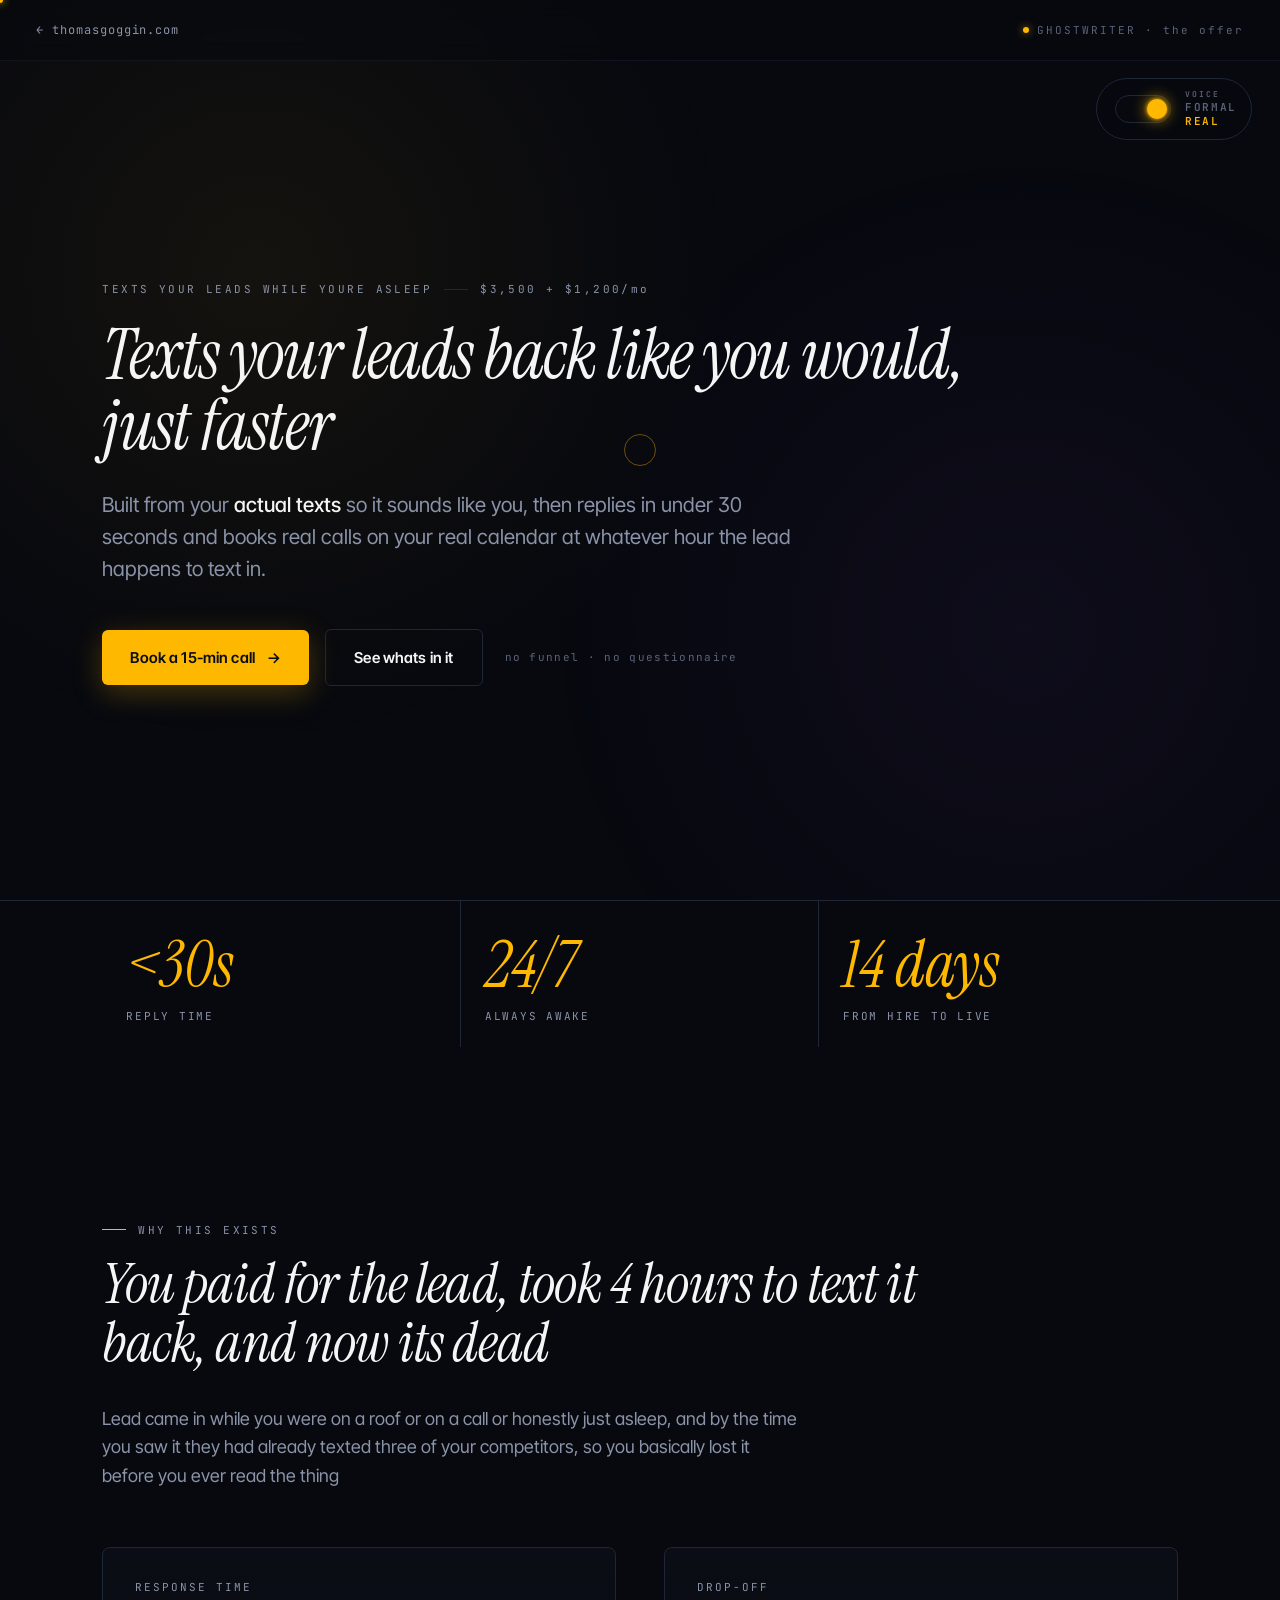
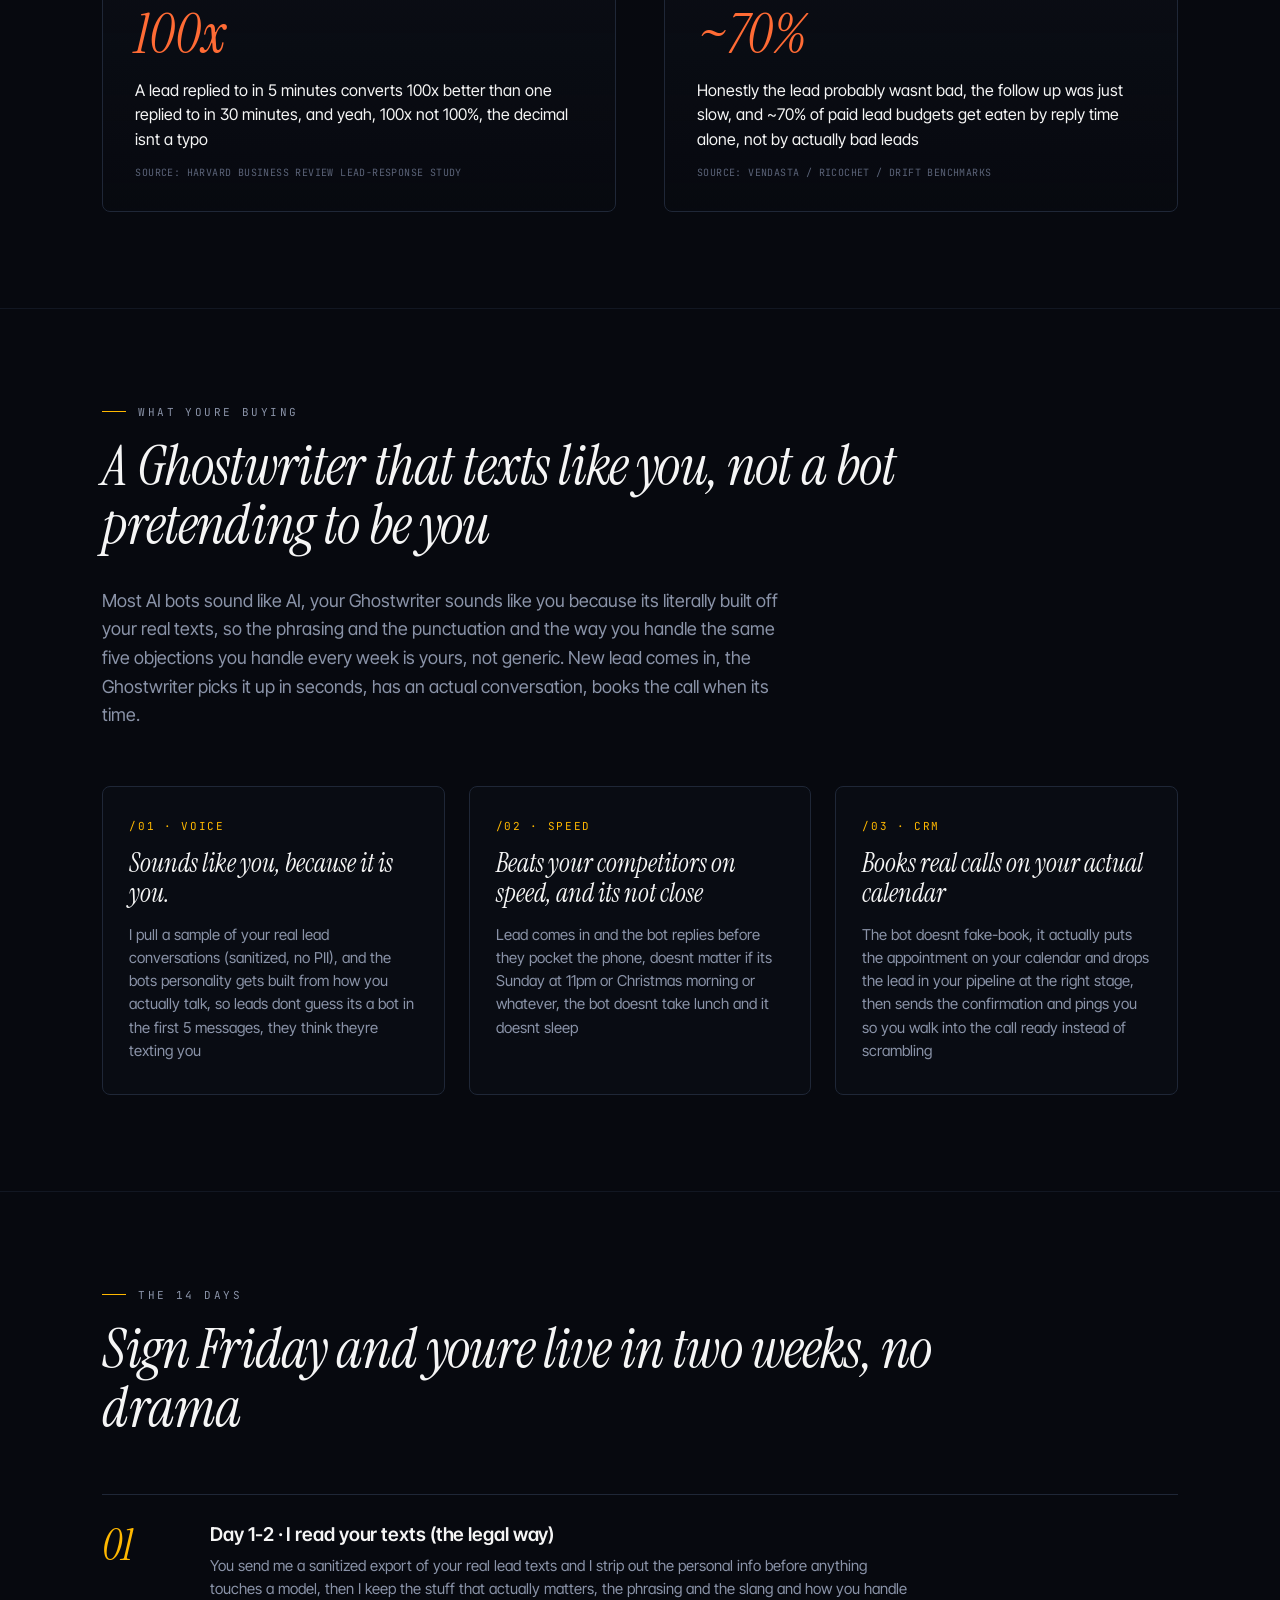
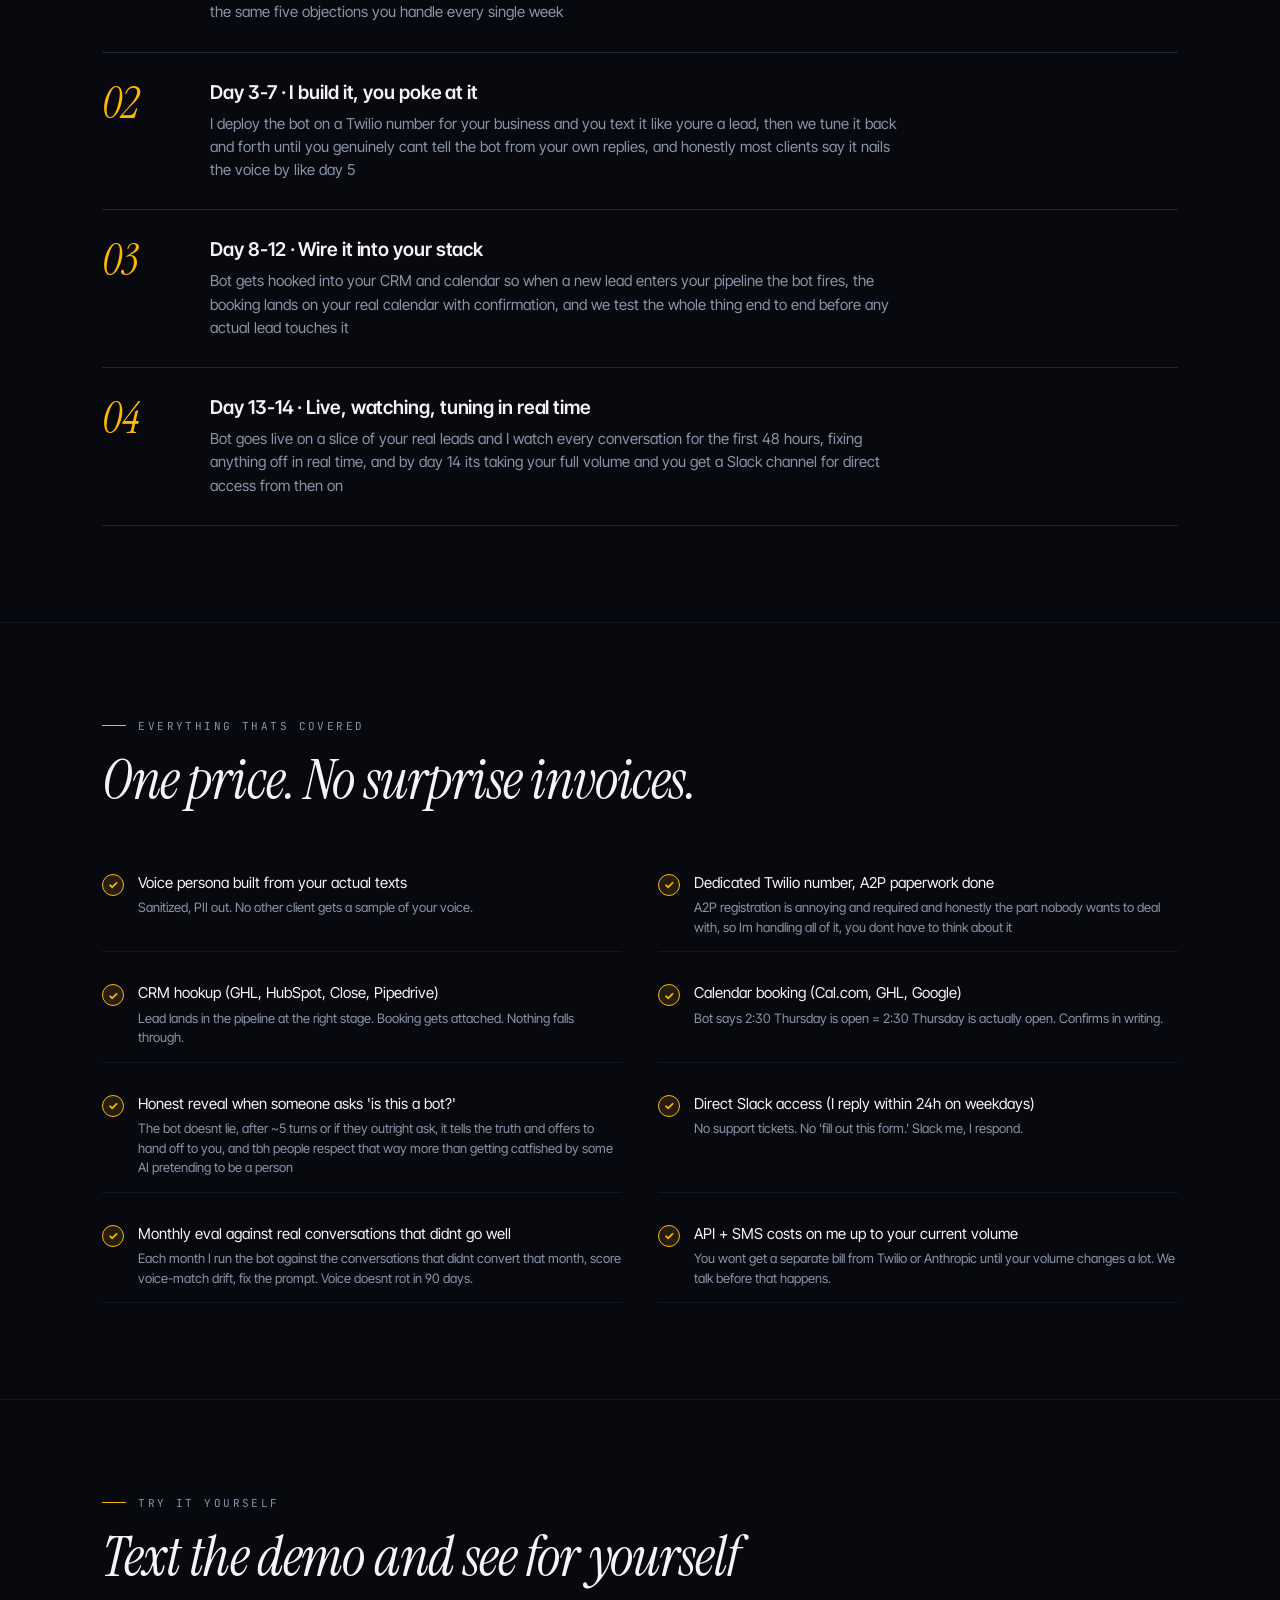
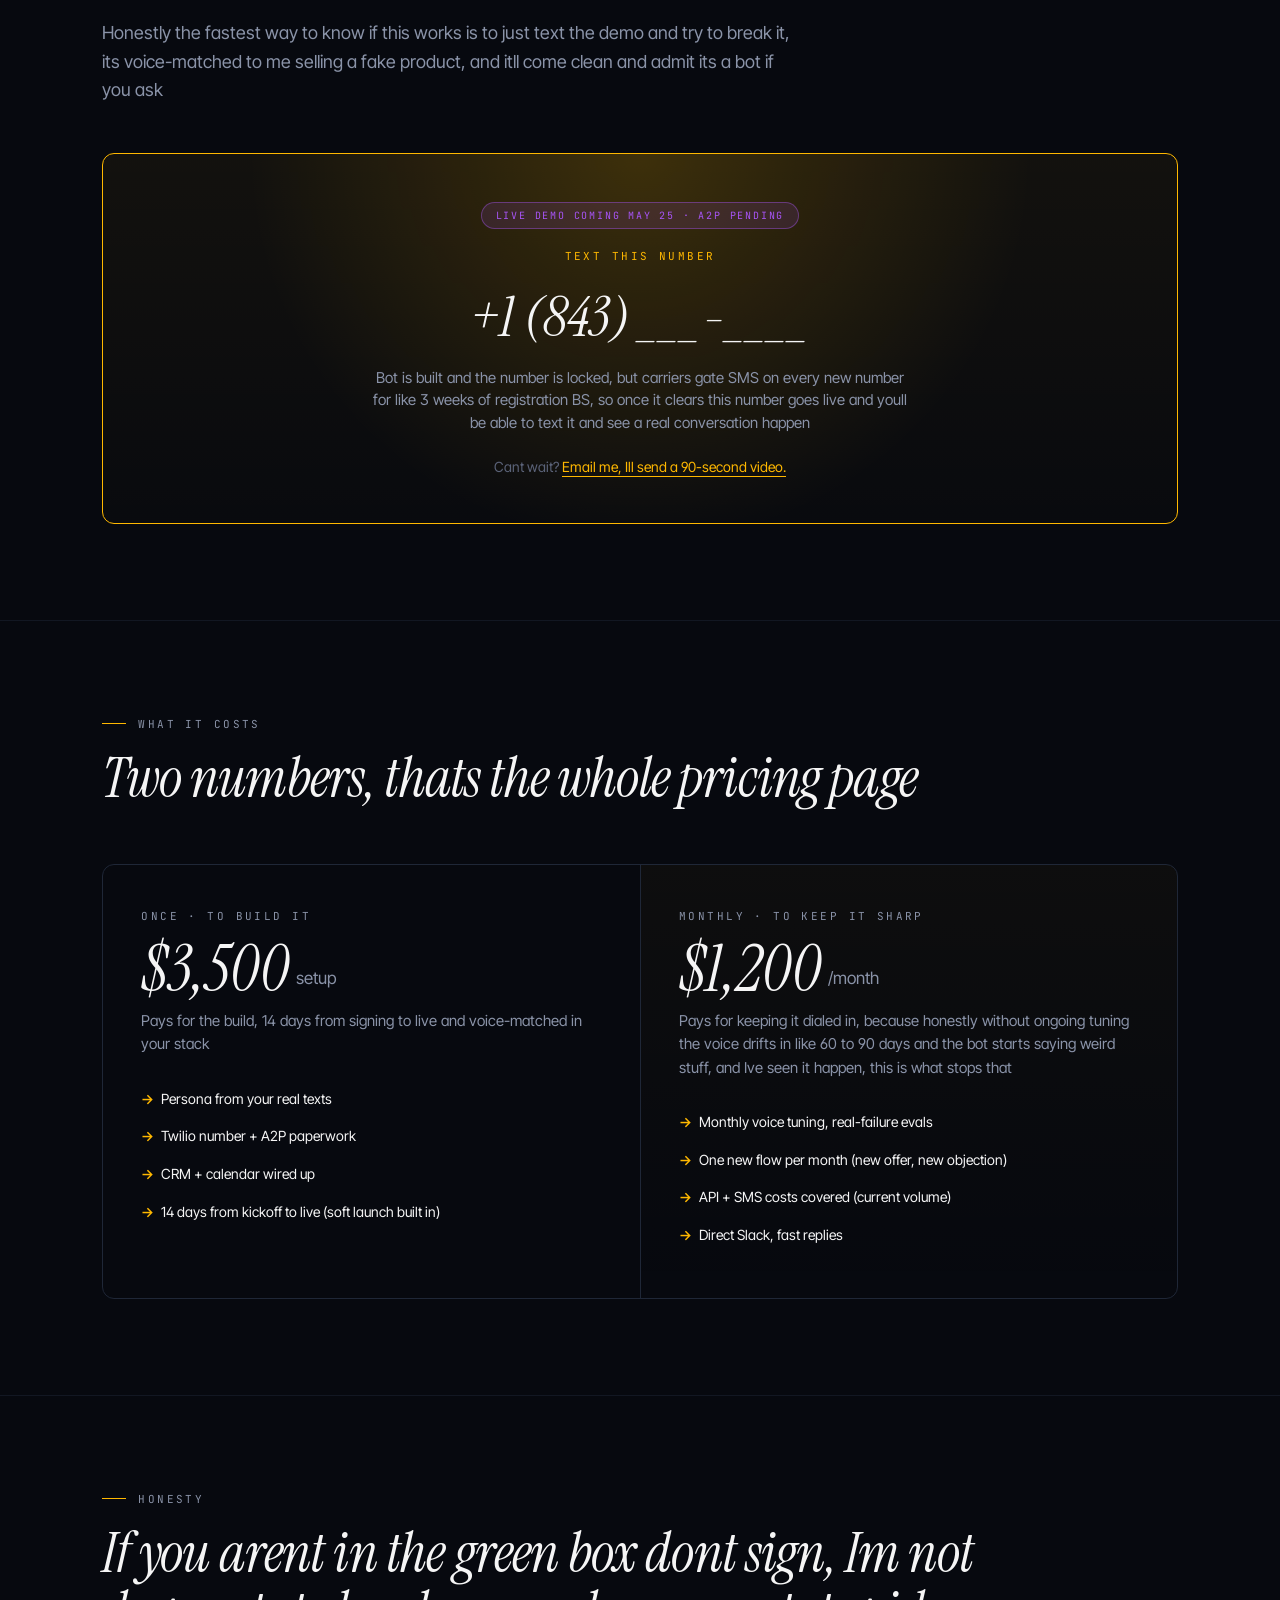
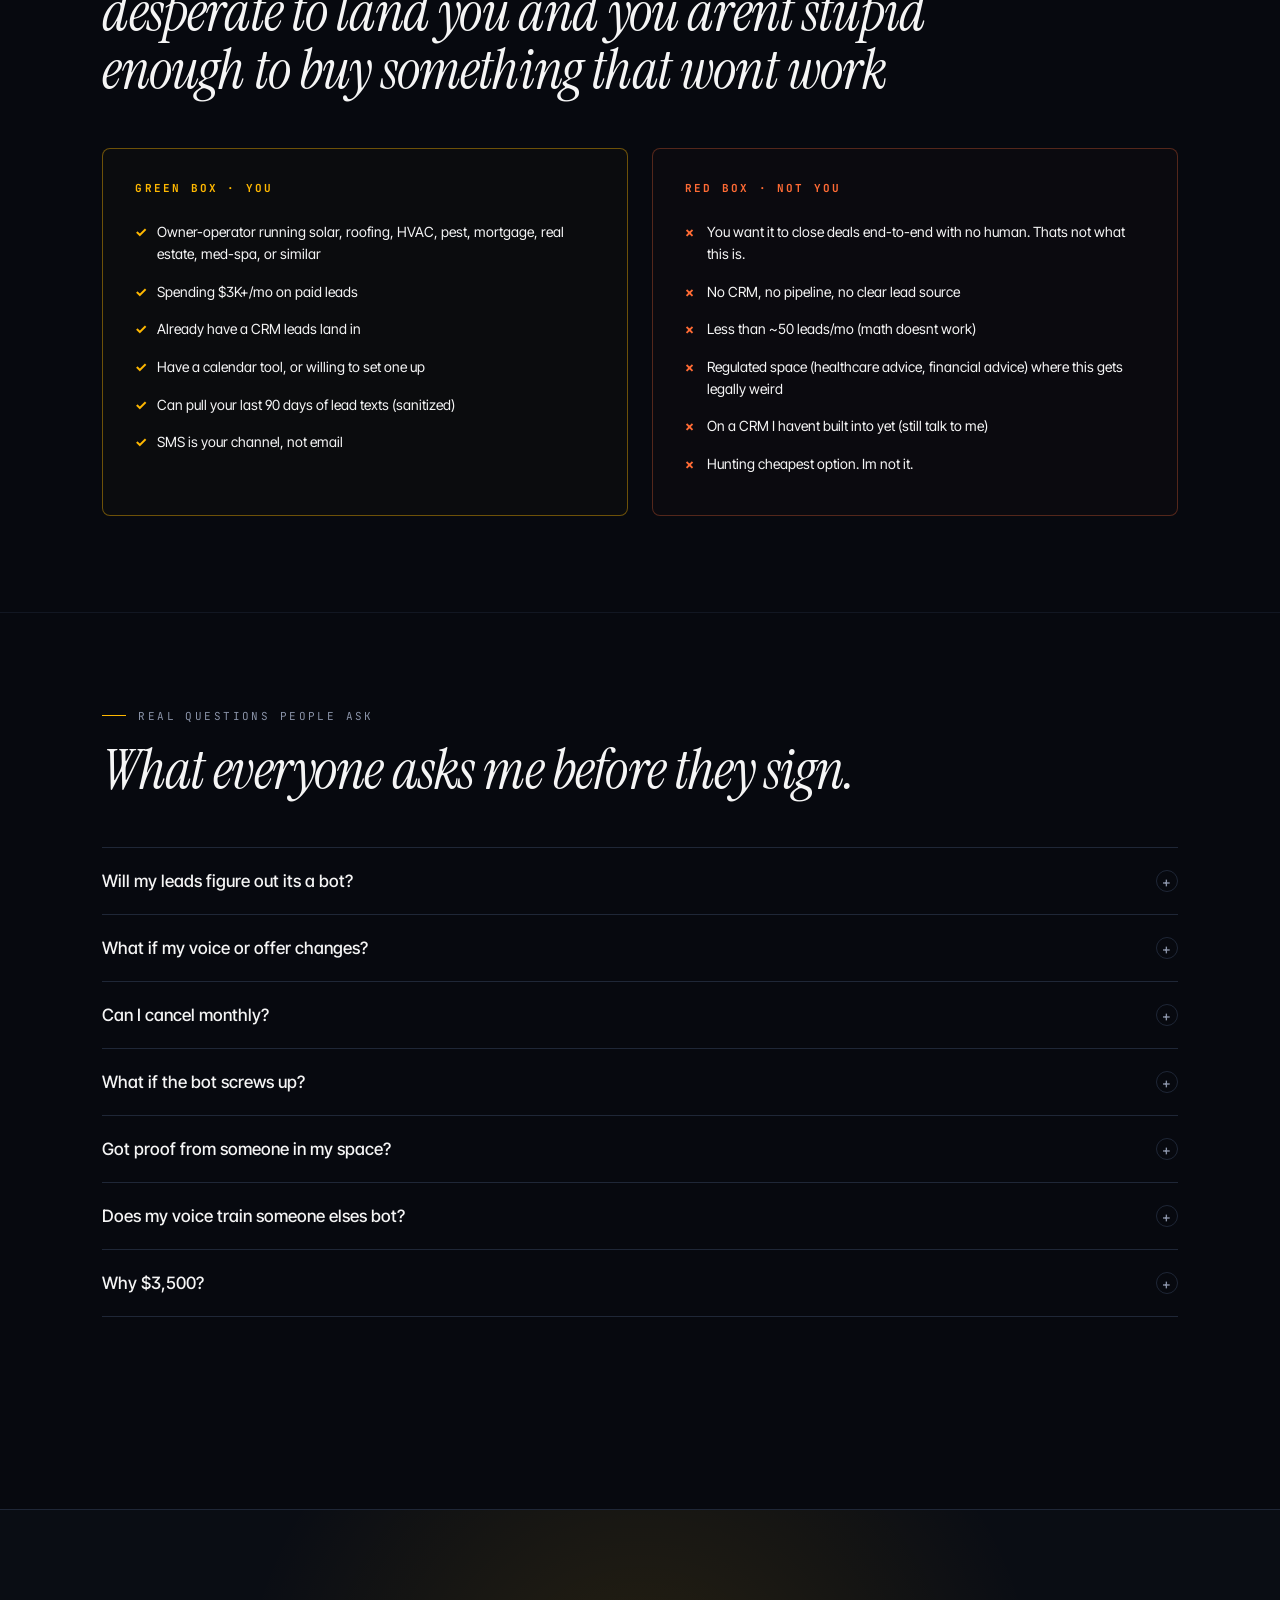
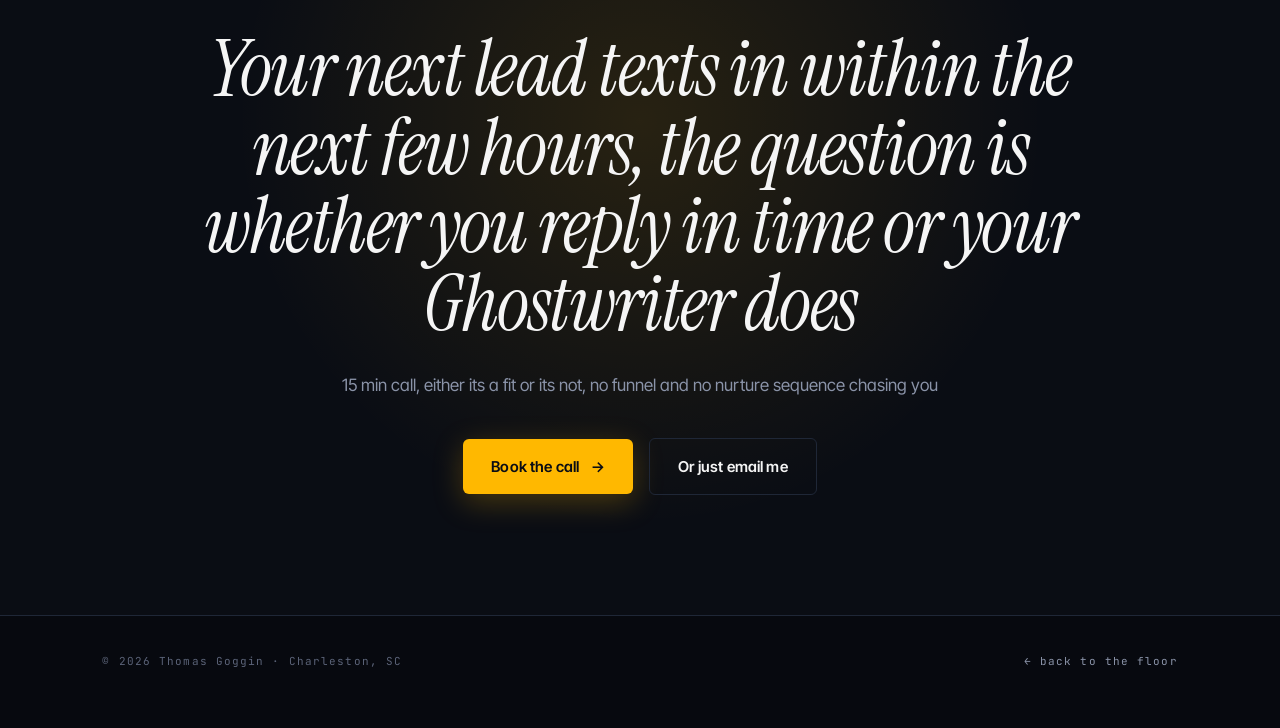
==== ghostwriter.html @ 0a15b1cd "rename setter bot → ghostwriter (productized SKU brand) Setter Bot was sales-jargon and "bot" underc" ====
<!doctype html>
<html lang="en">
<head>
  <meta charset="utf-8" />
  <meta name="viewport" content="width=device-width, initial-scale=1" />
  <title>Ghostwriter · texts your leads in your voice, books calls 24/7</title>
  <meta name="description" content="A Ghostwriter for your inbound. Voice-matched SMS that replies to every paid lead in under 30 seconds, sounds exactly like you, and books qualified calls on your calendar. $3,500 setup, $1,200/mo." />
  <meta property="og:title" content="Ghostwriter · the texts your leads get sound exactly like you" />
  <meta property="og:description" content="A Ghostwriter for your inbound. Replies in <30s, books calls 24/7, sounds exactly like you. $3,500 setup, $1,200/mo." />
  <meta property="og:type" content="website" />
  <meta property="og:url" content="https://thomasgoggin.com/ghostwriter" />
  <link rel="preconnect" href="https://fonts.googleapis.com" />
  <link rel="preconnect" href="https://fonts.gstatic.com" crossorigin />
  <link href="https://fonts.googleapis.com/css2?family=Instrument+Serif:ital@0;1&family=Inter+Tight:wght@400;500;600;700&family=JetBrains+Mono:wght@400;500;600&display=swap" rel="stylesheet" />
  <link rel="stylesheet" href="styles.css" />
  <style>
    /* =========================================
       ghostwriter.html / page-specific
       ========================================= */
    .sb-page { position: relative; z-index: 2; padding-top: 88px; }

    /* simplified nav for offer page, back-to-home only */
    .sb-nav {
      position: fixed; top: 0; left: 0; right: 0; z-index: 50;
      display: flex; align-items: center; justify-content: space-between;
      padding: 22px 36px;
      font-family: var(--mono); font-size: 12px; letter-spacing: 0.08em;
      backdrop-filter: blur(10px); -webkit-backdrop-filter: blur(10px);
      background: rgba(7, 9, 15, 0.5);
      border-bottom: 1px solid rgba(31, 39, 55, 0.4);
    }
    .sb-nav .sb-back { color: var(--muted); transition: color 0.2s ease; }
    .sb-nav .sb-back:hover { color: var(--amber); }
    .sb-nav .sb-eyebrow { color: var(--muted-2); font-size: 11px; letter-spacing: 0.18em; }
    .sb-nav .sb-eyebrow .dot {
      display: inline-block; width: 6px; height: 6px; border-radius: 50%;
      background: var(--amber); margin-right: 8px; vertical-align: 1px;
      box-shadow: 0 0 8px rgba(255, 184, 0, 0.7);
      animation: sb-pulse 2.4s ease-in-out infinite;
    }
    @keyframes sb-pulse { 0%, 100% { opacity: 1; } 50% { opacity: 0.4; } }

    /* hero */
    .sb-hero {
      min-height: calc(100vh - 88px);
      padding: 80px 8vw 100px;
      display: flex; flex-direction: column; justify-content: center;
      max-width: 1280px; margin: 0 auto;
      position: relative;
    }
    .sb-eyebrow-row {
      font-family: var(--mono); font-size: 11px; letter-spacing: 0.22em;
      color: var(--muted); margin-bottom: 24px;
      display: flex; align-items: center; gap: 12px;
    }
    .sb-eyebrow-row .sep { width: 24px; height: 1px; background: var(--line); }
    .sb-h1 {
      font-family: var(--serif); font-weight: 400; font-style: italic;
      font-size: clamp(40px, 5.4vw, 72px); line-height: 1.02;
      letter-spacing: -0.02em; margin-bottom: 28px; max-width: 880px;
    }
    .sb-h1 .accent { color: var(--amber); font-style: normal; font-family: var(--sans); font-weight: 500; }
    .sb-h1 .strike { color: var(--muted-2); position: relative; }
    .sb-h1 .strike::after {
      content: ""; position: absolute; left: 0; right: 0; top: 52%;
      height: 3px; background: var(--orange); transform: skewY(-1deg);
    }
    .sb-sub {
      font-size: clamp(17px, 1.6vw, 22px); line-height: 1.55;
      color: var(--muted); max-width: 720px; margin-bottom: 44px;
    }
    .sb-sub strong { color: var(--text); font-weight: 500; }

    .sb-cta-row { display: flex; gap: 16px; flex-wrap: wrap; align-items: center; }
    .sb-btn {
      display: inline-flex; align-items: center; gap: 12px;
      padding: 18px 28px; border-radius: 6px;
      font-family: var(--sans); font-weight: 600; font-size: 15px;
      letter-spacing: 0.01em; transition: transform 0.2s ease, box-shadow 0.3s ease, background 0.2s ease;
    }
    .sb-btn-primary {
      background: var(--amber); color: #0a0d14;
      box-shadow: 0 8px 30px rgba(255, 184, 0, 0.25);
    }
    .sb-btn-primary:hover {
      transform: translateY(-2px);
      box-shadow: 0 12px 40px rgba(255, 184, 0, 0.4);
      background: var(--amber-soft);
    }
    .sb-btn-primary .arrow { transition: transform 0.2s ease; }
    .sb-btn-primary:hover .arrow { transform: translateX(3px); }

    .sb-btn-secondary {
      background: transparent; color: var(--text);
      border: 1px solid var(--line);
    }
    .sb-btn-secondary:hover { border-color: var(--amber); color: var(--amber); }

    .sb-cta-meta {
      font-family: var(--mono); font-size: 11px; letter-spacing: 0.12em;
      color: var(--muted-2); margin-left: 6px;
    }

    /* stats row */
    .sb-stats {
      display: grid; grid-template-columns: repeat(3, 1fr);
      gap: 0; max-width: 1280px; margin: 0 auto;
      padding: 0 8vw 80px;
      border-top: 1px solid var(--line);
    }
    .sb-stat { padding: 32px 24px 24px; border-right: 1px solid var(--line); }
    .sb-stat:last-child { border-right: 0; }
    .sb-stat-n {
      font-family: var(--serif); font-style: italic; font-weight: 400;
      font-size: clamp(40px, 5vw, 64px); color: var(--amber); line-height: 1; margin-bottom: 12px;
    }
    .sb-stat-l { font-family: var(--mono); font-size: 11px; letter-spacing: 0.16em; color: var(--muted); }

    /* generic section */
    .sb-section { max-width: 1280px; margin: 0 auto; padding: 96px 8vw; position: relative; }
    .sb-section + .sb-section { border-top: 1px solid rgba(31, 39, 55, 0.5); }

    .sb-section-eyebrow {
      font-family: var(--mono); font-size: 11px; letter-spacing: 0.22em;
      color: var(--muted); margin-bottom: 18px;
    }
    .sb-section-eyebrow::before {
      content: ""; display: inline-block; width: 24px; height: 1px;
      background: var(--amber); margin-right: 12px; vertical-align: 4px;
    }
    .sb-section-h {
      font-family: var(--serif); font-weight: 400; font-style: italic;
      font-size: clamp(36px, 5vw, 56px); line-height: 1.05;
      letter-spacing: -0.015em; max-width: 880px; margin-bottom: 32px;
    }
    .sb-section-lede {
      font-size: clamp(16px, 1.4vw, 19px); line-height: 1.6;
      color: var(--muted); max-width: 700px;
    }

    /* problem block, big number callout */
    .sb-problem-grid {
      display: grid; grid-template-columns: 1fr 1fr;
      gap: 48px; margin-top: 56px;
    }
    .sb-problem-card {
      padding: 32px; border: 1px solid var(--line); border-radius: 8px;
      background: linear-gradient(180deg, rgba(17, 21, 31, 0.4), rgba(10, 13, 20, 0.2));
    }
    .sb-problem-card .pn {
      font-family: var(--serif); font-style: italic; font-size: 56px;
      color: var(--orange); line-height: 1; margin-bottom: 16px;
    }
    .sb-problem-card .pl { font-family: var(--mono); font-size: 11px; letter-spacing: 0.18em; color: var(--muted); margin-bottom: 12px; }
    .sb-problem-card p { color: var(--text); font-size: 16px; line-height: 1.55; }
    .sb-problem-card .src { font-family: var(--mono); font-size: 10px; color: var(--muted-2); margin-top: 14px; letter-spacing: 0.04em; }

    /* what-it-is, 3 columns */
    .sb-three-col {
      display: grid; grid-template-columns: repeat(3, 1fr);
      gap: 24px; margin-top: 56px;
    }
    .sb-card {
      padding: 32px 26px; border: 1px solid var(--line); border-radius: 8px;
      background: rgba(17, 21, 31, 0.35);
      transition: border-color 0.3s ease, transform 0.3s ease, box-shadow 0.3s ease;
    }
    .sb-card:hover {
      border-color: var(--amber);
      transform: translateY(-2px);
      box-shadow: 0 8px 30px rgba(255, 184, 0, 0.08);
    }
    .sb-card .ico {
      font-family: var(--mono); font-size: 11px; color: var(--amber); letter-spacing: 0.15em;
      margin-bottom: 16px;
    }
    .sb-card h3 {
      font-family: var(--serif); font-style: italic; font-weight: 400;
      font-size: 26px; line-height: 1.15; margin-bottom: 14px;
    }
    .sb-card p { color: var(--muted); font-size: 15px; line-height: 1.55; }

    /* how-it-works steps */
    .sb-steps { display: flex; flex-direction: column; gap: 0; margin-top: 56px; counter-reset: step; }
    .sb-step {
      display: grid; grid-template-columns: 80px 1fr; gap: 28px;
      padding: 28px 0; border-top: 1px solid var(--line);
      align-items: start;
    }
    .sb-step:last-child { border-bottom: 1px solid var(--line); }
    .sb-step .n {
      font-family: var(--serif); font-style: italic; font-size: 44px;
      color: var(--amber); line-height: 1;
    }
    .sb-step h4 {
      font-family: var(--sans); font-weight: 600; font-size: 19px;
      margin-bottom: 8px; letter-spacing: -0.005em;
    }
    .sb-step p { color: var(--muted); font-size: 15px; line-height: 1.55; max-width: 700px; }

    /* included list */
    .sb-included {
      display: grid; grid-template-columns: 1fr 1fr;
      gap: 16px 36px; margin-top: 48px;
    }
    .sb-include-item {
      display: flex; gap: 14px; align-items: flex-start;
      padding: 14px 0; border-bottom: 1px solid rgba(31, 39, 55, 0.5);
    }
    .sb-include-item .check {
      flex: 0 0 22px; width: 22px; height: 22px; border-radius: 50%;
      background: rgba(255, 184, 0, 0.12); border: 1px solid var(--amber);
      display: flex; align-items: center; justify-content: center;
      color: var(--amber); font-size: 12px; font-weight: 700; margin-top: 2px;
    }
    .sb-include-item .label { font-size: 15px; line-height: 1.5; color: var(--text); }
    .sb-include-item .label small {
      display: block; color: var(--muted); font-size: 13px; margin-top: 4px;
    }

    /* demo block */
    .sb-demo {
      margin-top: 48px; padding: 48px;
      border: 1px solid var(--amber); border-radius: 12px;
      background: linear-gradient(180deg, rgba(255, 184, 0, 0.05), rgba(255, 184, 0, 0.01));
      text-align: center; position: relative; overflow: hidden;
    }
    .sb-demo::before {
      content: ""; position: absolute; inset: -1px;
      border-radius: 12px; pointer-events: none;
      background: radial-gradient(circle at 50% 0%, rgba(255, 184, 0, 0.18), transparent 60%);
      z-index: 0;
    }
    .sb-demo > * { position: relative; z-index: 1; }
    .sb-demo .label {
      font-family: var(--mono); font-size: 11px; letter-spacing: 0.22em; color: var(--amber);
      margin-bottom: 18px;
    }
    .sb-demo .number {
      font-family: var(--serif); font-style: italic; font-weight: 400;
      font-size: clamp(36px, 5vw, 56px); color: var(--text); margin-bottom: 14px;
    }
    .sb-demo .hint { color: var(--muted); font-size: 15px; line-height: 1.5; max-width: 540px; margin: 0 auto 24px; }
    .sb-demo .pending {
      display: inline-block; padding: 6px 14px; border-radius: 999px;
      background: rgba(168, 85, 247, 0.12); border: 1px solid rgba(168, 85, 247, 0.4);
      color: var(--purple); font-family: var(--mono); font-size: 10px; letter-spacing: 0.18em;
      margin-bottom: 20px;
    }
    .sb-demo .alt {
      margin-top: 20px; font-size: 14px; color: var(--muted-2);
    }
    .sb-demo .alt a { color: var(--amber); text-decoration: underline; text-underline-offset: 4px; }

    /* pricing card */
    .sb-price {
      display: grid; grid-template-columns: 1fr 1fr;
      gap: 0; margin-top: 56px; border: 1px solid var(--line); border-radius: 12px; overflow: hidden;
    }
    .sb-price-side { padding: 44px 38px; }
    .sb-price-side + .sb-price-side {
      border-left: 1px solid var(--line);
      background: linear-gradient(180deg, rgba(255, 184, 0, 0.03), transparent);
    }
    .sb-price-side .lab {
      font-family: var(--mono); font-size: 11px; letter-spacing: 0.22em; color: var(--muted); margin-bottom: 14px;
    }
    .sb-price-side .amt {
      font-family: var(--serif); font-style: italic; font-size: 64px; line-height: 1;
      color: var(--text); margin-bottom: 8px;
    }
    .sb-price-side .amt .unit { font-family: var(--sans); font-style: normal; font-size: 17px; color: var(--muted); margin-left: 6px; vertical-align: 6px; }
    .sb-price-side .desc { color: var(--muted); font-size: 15px; line-height: 1.55; margin-bottom: 24px; }
    .sb-price-side ul { list-style: none; padding: 0; }
    .sb-price-side li {
      font-size: 14px; line-height: 1.55; color: var(--text);
      padding: 8px 0; padding-left: 20px; position: relative;
    }
    .sb-price-side li::before {
      content: "→"; position: absolute; left: 0; color: var(--amber); font-weight: 600;
    }

    /* fit grid (who it's for / not for) */
    .sb-fit { display: grid; grid-template-columns: 1fr 1fr; gap: 24px; margin-top: 48px; }
    .sb-fit-card { padding: 32px; border: 1px solid var(--line); border-radius: 8px; }
    .sb-fit-card.yes { border-color: rgba(255, 184, 0, 0.4); background: rgba(255, 184, 0, 0.02); }
    .sb-fit-card.no { border-color: rgba(255, 107, 53, 0.3); background: rgba(255, 107, 53, 0.02); }
    .sb-fit-card h4 {
      font-family: var(--mono); font-size: 11px; letter-spacing: 0.2em;
      margin-bottom: 18px;
    }
    .sb-fit-card.yes h4 { color: var(--amber); }
    .sb-fit-card.no h4 { color: var(--orange); }
    .sb-fit-card ul { list-style: none; padding: 0; }
    .sb-fit-card li {
      font-size: 14px; line-height: 1.55; padding: 8px 0; padding-left: 22px;
      position: relative; color: var(--text);
    }
    .sb-fit-card.yes li::before { content: "✓"; position: absolute; left: 0; color: var(--amber); font-weight: 700; }
    .sb-fit-card.no li::before { content: "×"; position: absolute; left: 0; color: var(--orange); font-weight: 700; }

    /* faq */
    .sb-faq { margin-top: 48px; }
    .sb-q {
      border-top: 1px solid var(--line);
      padding: 22px 0;
      cursor: none;
    }
    .sb-q:last-child { border-bottom: 1px solid var(--line); }
    .sb-q summary {
      list-style: none; cursor: none;
      font-family: var(--sans); font-weight: 500; font-size: 17px;
      display: flex; justify-content: space-between; align-items: center;
      gap: 24px;
    }
    .sb-q summary::-webkit-details-marker { display: none; }
    .sb-q summary .marker {
      flex: 0 0 22px; width: 22px; height: 22px; border-radius: 50%;
      border: 1px solid var(--line); display: flex; align-items: center; justify-content: center;
      color: var(--muted); font-size: 14px; transition: transform 0.3s ease, border-color 0.3s ease;
    }
    .sb-q[open] summary .marker { transform: rotate(45deg); border-color: var(--amber); color: var(--amber); }
    .sb-q .body {
      margin-top: 14px; color: var(--muted); font-size: 15px; line-height: 1.6;
      max-width: 760px;
    }

    /* final cta band */
    .sb-final {
      margin: 96px 0 0; padding: 120px 8vw;
      max-width: 100%; text-align: center;
      background:
        radial-gradient(circle at 50% 30%, rgba(255, 184, 0, 0.12), transparent 50%),
        var(--bg-2);
      border-top: 1px solid var(--line); border-bottom: 1px solid var(--line);
    }
    .sb-final-h {
      font-family: var(--serif); font-style: italic; font-weight: 400;
      font-size: clamp(40px, 6vw, 80px); line-height: 1.02; letter-spacing: -0.02em;
      max-width: 980px; margin: 0 auto 28px;
    }
    .sb-final-sub { color: var(--muted); font-size: 17px; line-height: 1.55; max-width: 600px; margin: 0 auto 40px; }
    .sb-final .sb-cta-row { justify-content: center; }

    /* footer */
    .sb-foot {
      max-width: 1280px; margin: 0 auto; padding: 38px 8vw 60px;
      display: flex; justify-content: space-between; align-items: center;
      font-family: var(--mono); font-size: 11px; letter-spacing: 0.1em; color: var(--muted-2);
    }
    .sb-foot a { color: var(--muted); transition: color 0.2s ease; }
    .sb-foot a:hover { color: var(--amber); }

    /* responsive */
    @media (max-width: 880px) {
      .sb-stats, .sb-three-col, .sb-problem-grid, .sb-fit, .sb-included, .sb-price {
        grid-template-columns: 1fr;
      }
      .sb-stat { border-right: 0; border-bottom: 1px solid var(--line); }
      .sb-stat:last-child { border-bottom: 0; }
      .sb-price-side + .sb-price-side { border-left: 0; border-top: 1px solid var(--line); }
      .sb-step { grid-template-columns: 60px 1fr; gap: 20px; }
      .sb-step .n { font-size: 36px; }
      .sb-section { padding: 72px 6vw; }
      .sb-hero { padding: 56px 6vw 80px; }
    }
  </style>
</head>
<body data-voice="real">
  <!-- voice toggle (same component as portfolio) -->
  <button class="voice-toggle" id="voiceToggle" aria-label="Toggle voice">
    <span class="voice-toggle-track">
      <span class="voice-toggle-thumb"></span>
    </span>
    <span class="voice-toggle-labels">
      <span data-voice-state="formal">FORMAL</span>
      <span data-voice-state="real">REAL</span>
    </span>
  </button>

  <!-- nav (single back link) -->
  <nav class="sb-nav">
    <a href="/" class="sb-back">← thomasgoggin.com</a>
    <span class="sb-eyebrow"><span class="dot"></span><span data-formal="GHOSTWRITER · PRODUCTIZED OFFER" data-real="GHOSTWRITER · the offer">GHOSTWRITER · the offer</span></span>
  </nav>

  <main class="sb-page">

    <!-- HERO -->
    <section class="sb-hero">
      <div class="sb-eyebrow-row">
        <span data-formal="VOICE-MATCHED SMS · BOOKS CALLS 24/7" data-real="TEXTS YOUR LEADS WHILE YOURE ASLEEP">TEXTS YOUR LEADS WHILE YOURE ASLEEP</span>
        <span class="sep"></span>
        <span>$3,500 + $1,200/mo</span>
      </div>

      <h1 class="sb-h1">
        <span data-formal="A bot that texts your leads in your exact voice." data-real="Texts your leads back like you would, just faster">Texts your leads back like you would, just faster</span>
      </h1>

      <p class="sb-sub">
        <span data-formal="Voice-matched SMS sales bot. Replies to every paid lead in under 30 seconds, sounds exactly like you wrote it, books qualified calls straight to your calendar. Built on Twilio + Claude + your CRM. Live in 14 days." data-real="Built from your <strong>actual texts</strong> so it sounds like you, then replies in under 30 seconds and books real calls on your real calendar at whatever hour the lead happens to text in.">Built from your <strong>actual texts</strong> so it sounds like you, then replies in under 30 seconds and books real calls on your real calendar at whatever hour the lead happens to text in.</span>
      </p>

      <div class="sb-cta-row">
        <a href="https://cal.com/thomasgoggin/30min" class="sb-btn sb-btn-primary" target="_blank" rel="noopener">
          <span data-formal="Book a 15-minute discovery call" data-real="Book a 15-min call">Book a 15-min call</span>
          <span class="arrow">→</span>
        </a>
        <a href="#pricing" class="sb-btn sb-btn-secondary">
          <span data-formal="See what's included" data-real="See whats in it">See whats in it</span>
        </a>
        <span class="sb-cta-meta">
          <span data-formal="No discovery questionnaire. 1 call." data-real="no funnel · no questionnaire">no funnel · no questionnaire</span>
        </span>
      </div>
    </section>

    <!-- STATS STRIP -->
    <section class="sb-stats">
      <div class="sb-stat">
        <div class="sb-stat-n">&lt;30s</div>
        <div class="sb-stat-l"><span data-formal="MEDIAN REPLY TIME" data-real="REPLY TIME">REPLY TIME</span></div>
      </div>
      <div class="sb-stat">
        <div class="sb-stat-n">24/7</div>
        <div class="sb-stat-l"><span data-formal="AVAILABILITY" data-real="ALWAYS AWAKE">ALWAYS AWAKE</span></div>
      </div>
      <div class="sb-stat">
        <div class="sb-stat-n">14 days</div>
        <div class="sb-stat-l"><span data-formal="SETUP TO LIVE" data-real="FROM HIRE TO LIVE">FROM HIRE TO LIVE</span></div>
      </div>
    </section>

    <!-- PROBLEM -->
    <section class="sb-section" id="problem">
      <div class="sb-section-eyebrow"><span data-formal="THE PROBLEM" data-real="WHY THIS EXISTS">WHY THIS EXISTS</span></div>
      <h2 class="sb-section-h">
        <span data-formal="Paid leads die fast. Most of them die because no one replied in time." data-real="You paid for the lead, took 4 hours to text it back, and now its dead">You paid for the lead, took 4 hours to text it back, and now its dead</span>
      </h2>
      <p class="sb-section-lede">
        <span data-formal="Industry research is consistent: lead conversion drops sharply after the first 5 minutes, and the difference between a 5-second response and a 1-hour response is measured in multiples, not percentages." data-real="Lead came in while you were on a roof or on a call or honestly just asleep, and by the time you saw it they had already texted three of your competitors, so you basically lost it before you ever read the thing">Lead came in while you were on a roof or on a call or honestly just asleep, and by the time you saw it they had already texted three of your competitors, so you basically lost it before you ever read the thing</span>
      </p>

      <div class="sb-problem-grid">
        <div class="sb-problem-card">
          <div class="pl">RESPONSE TIME</div>
          <div class="pn">100x</div>
          <p>
            <span data-formal="Leads contacted within 5 minutes are 100x more likely to convert than leads contacted after 30 minutes." data-real="A lead replied to in 5 minutes converts 100x better than one replied to in 30 minutes, and yeah, 100x not 100%, the decimal isnt a typo">A lead replied to in 5 minutes converts 100x better than one replied to in 30 minutes, and yeah, 100x not 100%, the decimal isnt a typo</span>
          </p>
          <div class="src">SOURCE: HARVARD BUSINESS REVIEW LEAD-RESPONSE STUDY</div>
        </div>
        <div class="sb-problem-card">
          <div class="pl">DROP-OFF</div>
          <div class="pn">~70%</div>
          <p>
            <span data-formal="Most paid lead spend is wasted on leads that go cold from slow follow-up alone, not from lack of intent." data-real="Honestly the lead probably wasnt bad, the follow up was just slow, and ~70% of paid lead budgets get eaten by reply time alone, not by actually bad leads">Honestly the lead probably wasnt bad, the follow up was just slow, and ~70% of paid lead budgets get eaten by reply time alone, not by actually bad leads</span>
          </p>
          <div class="src">SOURCE: VENDASTA / RICOCHET / DRIFT BENCHMARKS</div>
        </div>
      </div>
    </section>

    <!-- WHAT IT IS -->
    <section class="sb-section" id="what">
      <div class="sb-section-eyebrow"><span data-formal="WHAT IT IS" data-real="WHAT YOURE BUYING">WHAT YOURE BUYING</span></div>
      <h2 class="sb-section-h">
        <span data-formal="A Ghostwriter trained on your real conversations." data-real="A Ghostwriter that texts like you, not a bot pretending to be you">A Ghostwriter that texts like you, not a bot pretending to be you</span>
      </h2>
      <p class="sb-section-lede">
        <span data-formal="Your Ghostwriter is voice-matched, not template-matched. It learns your phrasing, your rhythm, the things you actually say from a sample of your real text history. It picks up new leads, qualifies them, handles common objections, and books a call when they're ready." data-real="Most AI bots sound like AI, your Ghostwriter sounds like you because its literally built off your real texts, so the phrasing and the punctuation and the way you handle the same five objections you handle every week is yours, not generic. New lead comes in, the Ghostwriter picks it up in seconds, has an actual conversation, books the call when its time.">Most AI bots sound like AI, your Ghostwriter sounds like you because its literally built off your real texts, so the phrasing and the punctuation and the way you handle the same five objections you handle every week is yours, not generic. New lead comes in, the Ghostwriter picks it up in seconds, has an actual conversation, books the call when its time.</span>
      </p>

      <div class="sb-three-col">
        <div class="sb-card">
          <div class="ico">/01 · VOICE</div>
          <h3><span data-formal="Trained on your real messages." data-real="Sounds like you, because it is you.">Sounds like you, because it is you.</span></h3>
          <p><span data-formal="We extract a sanitized sample of your text history with leads. The bot's persona is built from how YOU phrase things, not from a template. Most prospects can't tell." data-real="I pull a sample of your real lead conversations (sanitized, no PII), and the bots personality gets built from how you actually talk, so leads dont guess its a bot in the first 5 messages, they think theyre texting you">I pull a sample of your real lead conversations (sanitized, no PII), and the bots personality gets built from how you actually talk, so leads dont guess its a bot in the first 5 messages, they think theyre texting you</span></p>
        </div>
        <div class="sb-card">
          <div class="ico">/02 · SPEED</div>
          <h3><span data-formal="Responds in under 30 seconds." data-real="Beats your competitors on speed, and its not close">Beats your competitors on speed, and its not close</span></h3>
          <p><span data-formal="Webhook-driven. New lead in your CRM triggers a reply before the lead has put their phone down. Available 24/7, no shift coverage, no PTO, no slow Mondays." data-real="Lead comes in and the bot replies before they pocket the phone, doesnt matter if its Sunday at 11pm or Christmas morning or whatever, the bot doesnt take lunch and it doesnt sleep">Lead comes in and the bot replies before they pocket the phone, doesnt matter if its Sunday at 11pm or Christmas morning or whatever, the bot doesnt take lunch and it doesnt sleep</span></p>
        </div>
        <div class="sb-card">
          <div class="ico">/03 · CRM</div>
          <h3><span data-formal="Books to your real calendar." data-real="Books real calls on your actual calendar">Books real calls on your actual calendar</span></h3>
          <p><span data-formal="Booked calls land directly in your CRM (GoHighLevel, HubSpot, Close, etc.) at the right pipeline stage. SMS confirmation goes out. You get notified. Nothing gets lost." data-real="The bot doesnt fake-book, it actually puts the appointment on your calendar and drops the lead in your pipeline at the right stage, then sends the confirmation and pings you so you walk into the call ready instead of scrambling">The bot doesnt fake-book, it actually puts the appointment on your calendar and drops the lead in your pipeline at the right stage, then sends the confirmation and pings you so you walk into the call ready instead of scrambling</span></p>
        </div>
      </div>
    </section>

    <!-- HOW IT WORKS -->
    <section class="sb-section" id="how">
      <div class="sb-section-eyebrow"><span data-formal="HOW IT WORKS" data-real="THE 14 DAYS">THE 14 DAYS</span></div>
      <h2 class="sb-section-h">
        <span data-formal="Hire today. Live in 14 days." data-real="Sign Friday and youre live in two weeks, no drama">Sign Friday and youre live in two weeks, no drama</span>
      </h2>

      <div class="sb-steps">
        <div class="sb-step">
          <div class="n">01</div>
          <div>
            <h4><span data-formal="Day 1-2 · Voice extraction" data-real="Day 1-2 · I read your texts (the legal way)">Day 1-2 · I read your texts (the legal way)</span></h4>
            <p><span data-formal="You upload a sanitized export of your last few months of lead conversations. We strip phone numbers, emails, addresses, and any PII before training. The result is a voice profile of how you actually communicate with leads." data-real="You send me a sanitized export of your real lead texts and I strip out the personal info before anything touches a model, then I keep the stuff that actually matters, the phrasing and the slang and how you handle the same five objections you handle every single week">You send me a sanitized export of your real lead texts and I strip out the personal info before anything touches a model, then I keep the stuff that actually matters, the phrasing and the slang and how you handle the same five objections you handle every single week</span></p>
          </div>
        </div>
        <div class="sb-step">
          <div class="n">02</div>
          <div>
            <h4><span data-formal="Day 3-7 · Build + voice tuning" data-real="Day 3-7 · I build it, you poke at it">Day 3-7 · I build it, you poke at it</span></h4>
            <p><span data-formal="I deploy the bot on a Twilio number provisioned for your business. You text it like a lead would. We iterate on phrasing, objection handling, and the booking flow until the bot is indistinguishable from your actual replies." data-real="I deploy the bot on a Twilio number for your business and you text it like youre a lead, then we tune it back and forth until you genuinely cant tell the bot from your own replies, and honestly most clients say it nails the voice by like day 5">I deploy the bot on a Twilio number for your business and you text it like youre a lead, then we tune it back and forth until you genuinely cant tell the bot from your own replies, and honestly most clients say it nails the voice by like day 5</span></p>
          </div>
        </div>
        <div class="sb-step">
          <div class="n">03</div>
          <div>
            <h4><span data-formal="Day 8-12 · CRM + calendar wiring" data-real="Day 8-12 · Wire it into your stack">Day 8-12 · Wire it into your stack</span></h4>
            <p><span data-formal="Integration with your CRM (GoHighLevel, HubSpot, Close, Pipedrive). Lead intake webhook configured, pipeline stages mapped, calendar lookup wired to Cal.com or your existing booking system. Confirmation flow tested." data-real="Bot gets hooked into your CRM and calendar so when a new lead enters your pipeline the bot fires, the booking lands on your real calendar with confirmation, and we test the whole thing end to end before any actual lead touches it">Bot gets hooked into your CRM and calendar so when a new lead enters your pipeline the bot fires, the booking lands on your real calendar with confirmation, and we test the whole thing end to end before any actual lead touches it</span></p>
          </div>
        </div>
        <div class="sb-step">
          <div class="n">04</div>
          <div>
            <h4><span data-formal="Day 13-14 · Soft launch + handoff" data-real="Day 13-14 · Live, watching, tuning in real time">Day 13-14 · Live, watching, tuning in real time</span></h4>
            <p><span data-formal="Soft launch on a fraction of your inbound. I monitor every conversation for 48 hours. Anything weird, I flag and fix in real time. By day 14 you're at full volume, with a Slack channel for direct access." data-real="Bot goes live on a slice of your real leads and I watch every conversation for the first 48 hours, fixing anything off in real time, and by day 14 its taking your full volume and you get a Slack channel for direct access from then on">Bot goes live on a slice of your real leads and I watch every conversation for the first 48 hours, fixing anything off in real time, and by day 14 its taking your full volume and you get a Slack channel for direct access from then on</span></p>
          </div>
        </div>
      </div>
    </section>

    <!-- INCLUDED -->
    <section class="sb-section" id="included">
      <div class="sb-section-eyebrow"><span data-formal="WHATS INCLUDED" data-real="EVERYTHING THATS COVERED">EVERYTHING THATS COVERED</span></div>
      <h2 class="sb-section-h">
        <span data-formal="One price. No surprise add-ons." data-real="One price. No surprise invoices.">One price. No surprise invoices.</span>
      </h2>

      <div class="sb-included">
        <div class="sb-include-item">
          <span class="check">✓</span>
          <span class="label">
            <span data-formal="Custom voice-matched persona built from your real conversations" data-real="Voice persona built from your actual texts">Voice persona built from your actual texts</span>
            <small><span data-formal="Sanitized, PII-stripped, watermarked. Yours alone." data-real="Sanitized, PII out. No other client gets a sample of your voice.">Sanitized, PII out. No other client gets a sample of your voice.</span></small>
          </span>
        </div>
        <div class="sb-include-item">
          <span class="check">✓</span>
          <span class="label">
            <span data-formal="Dedicated Twilio number with A2P 10DLC compliance handled" data-real="Dedicated Twilio number, A2P paperwork done">Dedicated Twilio number, A2P paperwork done</span>
            <small><span data-formal="Brand and campaign registration handled by us. ~2-4 week clock starts on signing." data-real="A2P registration is annoying and required and honestly the part nobody wants to deal with, so Im handling all of it, you dont have to think about it">A2P registration is annoying and required and honestly the part nobody wants to deal with, so Im handling all of it, you dont have to think about it</span></small>
          </span>
        </div>
        <div class="sb-include-item">
          <span class="check">✓</span>
          <span class="label">
            <span data-formal="CRM integration (GoHighLevel, HubSpot, Close, or Pipedrive)" data-real="CRM hookup (GHL, HubSpot, Close, Pipedrive)">CRM hookup (GHL, HubSpot, Close, Pipedrive)</span>
            <small><span data-formal="New lead webhook in, pipeline stage mapping, contact creation, booking handoff." data-real="Lead lands in the pipeline at the right stage. Booking gets attached. Nothing falls through.">Lead lands in the pipeline at the right stage. Booking gets attached. Nothing falls through.</span></small>
          </span>
        </div>
        <div class="sb-include-item">
          <span class="check">✓</span>
          <span class="label">
            <span data-formal="Calendar integration (Cal.com, GHL Calendar, Google Calendar)" data-real="Calendar booking (Cal.com, GHL, Google)">Calendar booking (Cal.com, GHL, Google)</span>
            <small><span data-formal="Real availability lookup, real booking, real confirmation. No fake slots." data-real="Bot says 2:30 Thursday is open = 2:30 Thursday is actually open. Confirms in writing.">Bot says 2:30 Thursday is open = 2:30 Thursday is actually open. Confirms in writing.</span></small>
          </span>
        </div>
        <div class="sb-include-item">
          <span class="check">✓</span>
          <span class="label">
            <span data-formal="Tone reveal + handoff logic when prospects ask 'is this a bot?'" data-real="Honest reveal when someone asks 'is this a bot?'">Honest reveal when someone asks "is this a bot?"</span>
            <small><span data-formal="The bot doesn't lie. Configurable reveal turn (5-6 messages or explicit ask) hands the conversation to a human or admits the AI gracefully." data-real="The bot doesnt lie, after ~5 turns or if they outright ask, it tells the truth and offers to hand off to you, and tbh people respect that way more than getting catfished by some AI pretending to be a person">The bot doesnt lie, after ~5 turns or if they outright ask, it tells the truth and offers to hand off to you, and tbh people respect that way more than getting catfished by some AI pretending to be a person</span></small>
          </span>
        </div>
        <div class="sb-include-item">
          <span class="check">✓</span>
          <span class="label">
            <span data-formal="Slack channel for direct access (24-hour weekday response)" data-real="Direct Slack access (I reply within 24h on weekdays)">Direct Slack access (I reply within 24h on weekdays)</span>
            <small><span data-formal="Anything weird, anything unclear, anything you want changed, you ping me. No tickets." data-real="No support tickets. No 'fill out this form.' Slack me, I respond.">No support tickets. No "fill out this form." Slack me, I respond.</span></small>
          </span>
        </div>
        <div class="sb-include-item">
          <span class="check">✓</span>
          <span class="label">
            <span data-formal="Eval pipeline against real failure cases (monthly under retainer)" data-real="Monthly eval against real conversations that didnt go well">Monthly eval against real conversations that didnt go well</span>
            <small><span data-formal="Real test cases from real edge-case conversations. Voice-match score and conversion drift tracked." data-real="Each month I run the bot against the conversations that didnt convert that month, score voice-match drift, fix the prompt. Voice doesnt rot in 90 days.">Each month I run the bot against the conversations that didnt convert that month, score voice-match drift, fix the prompt. Voice doesnt rot in 90 days.</span></small>
          </span>
        </div>
        <div class="sb-include-item">
          <span class="check">✓</span>
          <span class="label">
            <span data-formal="Anthropic + Twilio infrastructure costs covered up to current lead volume" data-real="API + SMS costs on me up to your current volume">API + SMS costs on me up to your current volume</span>
            <small><span data-formal="No surprise platform bills. Volume-based escalation reviewed quarterly." data-real="You wont get a separate bill from Twilio or Anthropic until your volume changes a lot. We talk before that happens.">You wont get a separate bill from Twilio or Anthropic until your volume changes a lot. We talk before that happens.</span></small>
          </span>
        </div>
      </div>
    </section>

    <!-- DEMO -->
    <section class="sb-section" id="demo">
      <div class="sb-section-eyebrow"><span data-formal="THE LIVE DEMO" data-real="TRY IT YOURSELF">TRY IT YOURSELF</span></div>
      <h2 class="sb-section-h">
        <span data-formal="A real Ghostwriter, on a real number, replying right now." data-real="Text the demo and see for yourself">Text the demo and see for yourself</span>
      </h2>
      <p class="sb-section-lede">
        <span data-formal="The fastest way to evaluate this offer is to talk to the demo. It's voice-matched to me, sells a hypothetical product, and reveals itself if you ask if it's a bot." data-real="Honestly the fastest way to know if this works is to just text the demo and try to break it, its voice-matched to me selling a fake product, and itll come clean and admit its a bot if you ask">Honestly the fastest way to know if this works is to just text the demo and try to break it, its voice-matched to me selling a fake product, and itll come clean and admit its a bot if you ask</span>
      </p>

      <div class="sb-demo">
        <div class="pending"><span data-formal="LIVE DEMO COMING MAY 25" data-real="LIVE DEMO COMING MAY 25 · A2P PENDING">LIVE DEMO COMING MAY 25 · A2P PENDING</span></div>
        <div class="label"><span data-formal="DEMO NUMBER" data-real="TEXT THIS NUMBER">TEXT THIS NUMBER</span></div>
        <div class="number" id="demoNumber">+1 (843) ___-____</div>
        <p class="hint">
          <span data-formal="The number is provisioned and the bot is built. Live for public texting once carrier registration completes (May 22-25 estimated)." data-real="Bot is built and the number is locked, but carriers gate SMS on every new number for like 3 weeks of registration BS, so once it clears this number goes live and youll be able to text it and see a real conversation happen">Bot is built and the number is locked, but carriers gate SMS on every new number for like 3 weeks of registration BS, so once it clears this number goes live and youll be able to text it and see a real conversation happen</span>
        </p>
        <p class="alt">
          <span data-formal="Want a private demo before then? " data-real="Cant wait? ">Cant wait? </span>
          <a href="mailto:thomas@thomasgoggin.com?subject=Ghostwriter%20demo%20request"><span data-formal="Email me for a screen-recorded demo." data-real="Email me, Ill send a 90-second video.">Email me, Ill send a 90-second video.</span></a>
        </p>
      </div>
    </section>

    <!-- PRICING -->
    <section class="sb-section" id="pricing">
      <div class="sb-section-eyebrow"><span data-formal="PRICING" data-real="WHAT IT COSTS">WHAT IT COSTS</span></div>
      <h2 class="sb-section-h">
        <span data-formal="Two line items. Both transparent." data-real="Two numbers, thats the whole pricing page">Two numbers, thats the whole pricing page</span>
      </h2>

      <div class="sb-price">
        <div class="sb-price-side">
          <div class="lab"><span data-formal="ONE-TIME · SETUP" data-real="ONCE · TO BUILD IT">ONCE · TO BUILD IT</span></div>
          <div class="amt">$3,500<span class="unit">setup</span></div>
          <p class="desc"><span data-formal="Voice extraction, persona build, Twilio + A2P, CRM/calendar integration, soft launch, handoff." data-real="Pays for the build, 14 days from signing to live and voice-matched in your stack">Pays for the build, 14 days from signing to live and voice-matched in your stack</span></p>
          <ul>
            <li><span data-formal="Custom persona from your real conversations" data-real="Persona from your real texts">Persona from your real texts</span></li>
            <li><span data-formal="Twilio number + A2P 10DLC handled" data-real="Twilio number + A2P paperwork">Twilio number + A2P paperwork</span></li>
            <li><span data-formal="Full CRM + calendar integration" data-real="CRM + calendar wired up">CRM + calendar wired up</span></li>
            <li><span data-formal="14-day delivery, soft-launch handoff" data-real="14 days from kickoff to live (soft launch built in)">14 days from kickoff to live (soft launch built in)</span></li>
          </ul>
        </div>
        <div class="sb-price-side">
          <div class="lab"><span data-formal="MONTHLY · CARE + GROWTH" data-real="MONTHLY · TO KEEP IT SHARP">MONTHLY · TO KEEP IT SHARP</span></div>
          <div class="amt">$1,200<span class="unit">/month</span></div>
          <p class="desc"><span data-formal="Voice tuning, eval pipeline, new conversation flows, infra costs covered, direct Slack access." data-real="Pays for keeping it dialed in, because honestly without ongoing tuning the voice drifts in like 60 to 90 days and the bot starts saying weird stuff, and Ive seen it happen, this is what stops that">Pays for keeping it dialed in, because honestly without ongoing tuning the voice drifts in like 60 to 90 days and the bot starts saying weird stuff, and Ive seen it happen, this is what stops that</span></p>
          <ul>
            <li><span data-formal="Monthly voice tuning + eval pipeline" data-real="Monthly voice tuning, real-failure evals">Monthly voice tuning, real-failure evals</span></li>
            <li><span data-formal="One new conversation flow per month" data-real="One new flow per month (new offer, new objection)">One new flow per month (new offer, new objection)</span></li>
            <li><span data-formal="Anthropic + Twilio infrastructure costs" data-real="API + SMS costs covered (current volume)">API + SMS costs covered (current volume)</span></li>
            <li><span data-formal="Direct Slack access, 24-hour weekday response" data-real="Direct Slack, fast replies">Direct Slack, fast replies</span></li>
          </ul>
        </div>
      </div>
    </section>

    <!-- FIT -->
    <section class="sb-section" id="fit">
      <div class="sb-section-eyebrow"><span data-formal="WHO ITS FOR · AND NOT FOR" data-real="HONESTY">HONESTY</span></div>
      <h2 class="sb-section-h">
        <span data-formal="This isn't for everyone, and the wrong fit will burn money on both sides." data-real="If you arent in the green box dont sign, Im not desperate to land you and you arent stupid enough to buy something that wont work">If you arent in the green box dont sign, Im not desperate to land you and you arent stupid enough to buy something that wont work</span>
      </h2>

      <div class="sb-fit">
        <div class="sb-fit-card yes">
          <h4><span data-formal="GOOD FIT" data-real="GREEN BOX · YOU">GREEN BOX · YOU</span></h4>
          <ul>
            <li><span data-formal="Owner-operator or small sales team in home services, solar, roofing, HVAC, pest, mortgage, real estate, med-spa, telehealth" data-real="Owner-operator running solar, roofing, HVAC, pest, mortgage, real estate, med-spa, or similar">Owner-operator running solar, roofing, HVAC, pest, mortgage, real estate, med-spa, or similar</span></li>
            <li><span data-formal="Spending $3,000+/month on paid lead generation" data-real="Spending $3K+/mo on paid leads">Spending $3K+/mo on paid leads</span></li>
            <li><span data-formal="Have a CRM (GoHighLevel, HubSpot, Close, etc.) leads already flow into" data-real="Already have a CRM leads land in">Already have a CRM leads land in</span></li>
            <li><span data-formal="Have a working calendar booking system or are willing to set up Cal.com" data-real="Have a calendar tool, or willing to set one up">Have a calendar tool, or willing to set one up</span></li>
            <li><span data-formal="Can pull a sanitized export of last 90 days of lead conversations" data-real="Can pull your last 90 days of lead texts (sanitized)">Can pull your last 90 days of lead texts (sanitized)</span></li>
            <li><span data-formal="Want SMS as your primary inbound conversion channel, not email" data-real="SMS is your channel, not email">SMS is your channel, not email</span></li>
          </ul>
        </div>
        <div class="sb-fit-card no">
          <h4><span data-formal="WRONG FIT" data-real="RED BOX · NOT YOU">RED BOX · NOT YOU</span></h4>
          <ul>
            <li><span data-formal="Need fully autonomous closing without human handoff (this isn't that)" data-real="You want it to close deals end-to-end with no human. Thats not what this is.">You want it to close deals end-to-end with no human. Thats not what this is.</span></li>
            <li><span data-formal="No CRM, no pipeline, no working lead intake" data-real="No CRM, no pipeline, no clear lead source">No CRM, no pipeline, no clear lead source</span></li>
            <li><span data-formal="Volume below ~50 inbound leads per month" data-real="Less than ~50 leads/mo (math doesnt work)">Less than ~50 leads/mo (math doesnt work)</span></li>
            <li><span data-formal="Healthcare, financial advice, or regulated content where AI handoff is restricted" data-real="Regulated space (healthcare advice, financial advice) where this gets legally weird">Regulated space (healthcare advice, financial advice) where this gets legally weird</span></li>
            <li><span data-formal="Need integration with a CRM not on the supported list (talk to me anyway)" data-real="On a CRM I havent built into yet (still talk to me)">On a CRM I havent built into yet (still talk to me)</span></li>
            <li><span data-formal="Looking for cheapest possible option" data-real="Hunting cheapest option. Im not it.">Hunting cheapest option. Im not it.</span></li>
          </ul>
        </div>
      </div>
    </section>

    <!-- FAQ -->
    <section class="sb-section" id="faq">
      <div class="sb-section-eyebrow"><span data-formal="FAQ" data-real="REAL QUESTIONS PEOPLE ASK">REAL QUESTIONS PEOPLE ASK</span></div>
      <h2 class="sb-section-h">
        <span data-formal="The questions everyone asks before buying." data-real="What everyone asks me before they sign.">What everyone asks me before they sign.</span>
      </h2>

      <div class="sb-faq">
        <details class="sb-q">
          <summary>
            <span data-formal="Will my leads know it's a bot?" data-real="Will my leads figure out its a bot?">Will my leads figure out its a bot?</span>
            <span class="marker">+</span>
          </summary>
          <div class="body"><span data-formal="In the first 5-6 messages, almost never. The bot is voice-matched to your real history, so the rhythm and word choice are yours. If a lead directly asks 'are you a bot,' the bot tells the truth and offers to bring you in. Lying to a lead destroys trust faster than any benefit it buys." data-real="In the first 5-6 messages almost nobody clocks it because its built from how you actually write, but if a lead outright asks 'are you a bot' the bot says yes and offers to grab you, because honestly lying to a prospect blows up trust way faster than admitting theres AI on the front line">In the first 5-6 messages almost nobody clocks it because its built from how you actually write, but if a lead outright asks "are you a bot" the bot says yes and offers to grab you, because honestly lying to a prospect blows up trust way faster than admitting theres AI on the front line</span></div>
        </details>
        <details class="sb-q">
          <summary>
            <span data-formal="What if my voice changes or my offer evolves?" data-real="What if my voice or offer changes?">What if my voice or offer changes?</span>
            <span class="marker">+</span>
          </summary>
          <div class="body"><span data-formal="That's what the monthly retainer covers. Each month I tune the bot against the most recent conversations and you can swap in new conversation flows for new offers, seasonal pushes, or new objection patterns." data-real="Thats literally what the $1,200/mo is for. Each month I tune against your latest real conversations and you can swap in a new flow for a new season, new offer, new objection.">Thats literally what the $1,200/mo is for. Each month I tune against your latest real conversations and you can swap in a new flow for a new season, new offer, new objection.</span></div>
        </details>
        <details class="sb-q">
          <summary>
            <span data-formal="Can I cancel the monthly retainer?" data-real="Can I cancel monthly?">Can I cancel monthly?</span>
            <span class="marker">+</span>
          </summary>
          <div class="body"><span data-formal="Yes. Month-to-month, no contract lock-in beyond the initial 60 days (which exist so the build doesn't get stranded). After 60 days, cancel any time with 30 days notice." data-real="Yes. First 60 days are committed (so I dont leave you stranded mid-build). After that, month-to-month, 30 days notice to cancel.">Yes. First 60 days are committed (so I dont leave you stranded mid-build). After that, month-to-month, 30 days notice to cancel.</span></div>
        </details>
        <details class="sb-q">
          <summary>
            <span data-formal="What happens if my bot says something wrong?" data-real="What if the bot screws up?">What if the bot screws up?</span>
            <span class="marker">+</span>
          </summary>
          <div class="body"><span data-formal="During the soft launch (days 13-14) I monitor every conversation in real time. After live launch, the eval pipeline runs against new failure cases monthly. Critical fixes happen within 24 hours via the Slack channel. Hard guardrails (no pricing commitments without a call, no medical/legal advice, no claims about specific outcomes) are baked into the prompt." data-real="During soft launch Im watching every conversation, and once its fully live the bot has hard rules baked in (no pricing without a call, no medical or legal advice, no specific outcome claims), so if something still slips through just Slack me and I fix it that day">During soft launch Im watching every conversation, and once its fully live the bot has hard rules baked in (no pricing without a call, no medical or legal advice, no specific outcome claims), so if something still slips through just Slack me and I fix it that day</span></div>
        </details>
        <details class="sb-q">
          <summary>
            <span data-formal="Can I see it work for clients in my industry?" data-real="Got proof from someone in my space?">Got proof from someone in my space?</span>
            <span class="marker">+</span>
          </summary>
          <div class="body"><span data-formal="Live deployments today: a spring-break travel company (SMS sales), an aesthetic medicine clinic (patient setter), a solar lead-gen agency (receptionist), and a paid-lead operations system. Industry-specific case studies available on request." data-real="Live right now: travel sales bot for a spring break company, patient setter bot for an aesthetic medicine clinic, voice receptionist for a solar lead-gen agency, full lead-gen system for an SMS marketing agency. Email me, Ill send the case study closest to your space.">Live right now: travel sales bot for a spring break company, patient setter bot for an aesthetic medicine clinic, voice receptionist for a solar lead-gen agency, full lead-gen system for an SMS marketing agency. Email me, Ill send the case study closest to your space.</span></div>
        </details>
        <details class="sb-q">
          <summary>
            <span data-formal="Is my data shared with other clients?" data-real="Does my voice train someone elses bot?">Does my voice train someone elses bot?</span>
            <span class="marker">+</span>
          </summary>
          <div class="body"><span data-formal="Never. Each client's voice samples are isolated to their persona, watermarked, and never used to train any other deployment. Each client gets their own Twilio subaccount, their own Cloudflare Worker, and their own data plane." data-real="Never. Your voice samples are watermarked and only train your bot. Each client has their own Twilio subaccount, their own Cloudflare Worker, their own data. No shared training pool.">Never. Your voice samples are watermarked and only train your bot. Each client has their own Twilio subaccount, their own Cloudflare Worker, their own data. No shared training pool.</span></div>
        </details>
        <details class="sb-q">
          <summary>
            <span data-formal="Why $3,500 setup specifically?" data-real="Why $3,500?">Why $3,500?</span>
            <span class="marker">+</span>
          </summary>
          <div class="body"><span data-formal="Roughly 25 hours of voice extraction, persona engineering, evaluation, and integration work, priced at the bottom of agency rates because the system is templated and I'm taking a small number of clients on this offer." data-real="Itll take me ~25 hours of build for the first 5 clients. Pricing it at agency-floor rate because Im rolling out the productized version. Number goes up after the first 10 installs.">Itll take me ~25 hours of build for the first 5 clients. Pricing it at agency-floor rate because Im rolling out the productized version. Number goes up after the first 10 installs.</span></div>
        </details>
      </div>
    </section>

    <!-- FINAL CTA -->
    <section class="sb-final">
      <h2 class="sb-final-h">
        <span data-formal="The next lead is going to text in. Will you reply in time, or will your Ghostwriter?" data-real="Your next lead texts in within the next few hours, the question is whether you reply in time or your Ghostwriter does">Your next lead texts in within the next few hours, the question is whether you reply in time or your Ghostwriter does</span>
      </h2>
      <p class="sb-final-sub">
        <span data-formal="One 15-minute call. Either it's a fit or it isn't. No follow-up funnel, no nurture sequence." data-real="15 min call, either its a fit or its not, no funnel and no nurture sequence chasing you">15 min call, either its a fit or its not, no funnel and no nurture sequence chasing you</span>
      </p>
      <div class="sb-cta-row">
        <a href="https://cal.com/thomasgoggin/30min" class="sb-btn sb-btn-primary" target="_blank" rel="noopener">
          <span data-formal="Book the discovery call" data-real="Book the call">Book the call</span>
          <span class="arrow">→</span>
        </a>
        <a href="mailto:thomas@thomasgoggin.com?subject=Ghostwriter" class="sb-btn sb-btn-secondary">
          <span data-formal="Email me directly" data-real="Or just email me">Or just email me</span>
        </a>
      </div>
    </section>

    <footer class="sb-foot">
      <div>© <span id="year"></span> Thomas Goggin · <span data-formal="CHARLESTON, SC" data-real="Charleston, SC">Charleston, SC</span></div>
      <div>
        <a href="/">← <span data-formal="back to portfolio" data-real="back to the floor">back to the floor</span></a>
      </div>
    </footer>
  </main>

  <!-- custom cursor (matches portfolio) -->
  <div class="cursor" id="cursor"></div>
  <div class="cursor-ring" id="cursorRing"></div>

  <script>
    // self-contained, doesnt depend on script.js
    (() => {
      const yearEl = document.getElementById("year");
      if (yearEl) yearEl.textContent = new Date().getFullYear();

      const body = document.body;
      const voiceToggle = document.getElementById("voiceToggle");

      function applyVoice(state) {
        body.dataset.voice = state;
        document.querySelectorAll("[data-formal][data-real]").forEach((el) => {
          // innerHTML so inline emphasis (<strong>, <em>) renders. Copy is hardcoded, no XSS surface.
          el.innerHTML = state === "formal" ? el.dataset.formal : el.dataset.real;
        });
        try { localStorage.setItem("tg-voice", state); } catch (_) {}
      }

      let savedVoice = "real";
      try { savedVoice = localStorage.getItem("tg-voice") || "real"; } catch (_) {}
      applyVoice(savedVoice);

      voiceToggle?.addEventListener("click", () => {
        const next = body.dataset.voice === "real" ? "formal" : "real";
        applyVoice(next);
      });

      document.addEventListener("keydown", (e) => {
        if (e.target.matches("input, textarea")) return;
        if (e.key.toLowerCase() === "v" && !e.metaKey && !e.ctrlKey && !e.altKey) {
          const next = body.dataset.voice === "real" ? "formal" : "real";
          applyVoice(next);
        }
      });

      // custom cursor
      const cursor = document.getElementById("cursor");
      const cursorRing = document.getElementById("cursorRing");
      let mx = window.innerWidth / 2, my = window.innerHeight / 2;
      let rx = mx, ry = my;
      if (cursor && cursorRing && window.matchMedia("(pointer: fine)").matches) {
        document.addEventListener("mousemove", (e) => {
          mx = e.clientX; my = e.clientY;
          cursor.style.transform = `translate(${mx}px, ${my}px) translate(-50%, -50%)`;
        });
        function loop() {
          rx += (mx - rx) * 0.18;
          ry += (my - ry) * 0.18;
          cursorRing.style.transform = `translate(${rx}px, ${ry}px) translate(-50%, -50%)`;
          requestAnimationFrame(loop);
        }
        loop();
        const hoverables = "a, button, .sb-q summary";
        document.addEventListener("mouseover", (e) => {
          if (e.target.closest(hoverables)) cursorRing.classList.add("hover");
        });
        document.addEventListener("mouseout", (e) => {
          if (e.target.closest(hoverables)) cursorRing.classList.remove("hover");
        });
      }

      console.log("%c thomasgoggin.com / ghostwriter ", "background:#FFB800;color:#0a0d14;padding:6px 10px;font-family:monospace;font-weight:bold;font-size:12px");
      console.log("%c the offer page. press V to flip the voice. ", "color:#8a93a8;font-family:monospace;font-size:11px");
    })();
  </script>
</body>
</html>
---- styles.css ----
/* =========================================
   thomasgoggin.com / late night build
   ========================================= */

:root {
  --bg: #07090f;
  --bg-2: #0a0d14;
  --bg-3: #11151f;
  --line: #1f2737;
  --text: #f5f5f5;
  --muted: #8a93a8;
  --muted-2: #5b6378;
  --amber: #FFB800;
  --amber-soft: #ffd66b;
  --orange: #FF6B35;
  --purple: #A855F7;
  --green: #39FF14;
  --serif: "Instrument Serif", "Times New Roman", serif;
  --sans: "Inter Tight", -apple-system, system-ui, sans-serif;
  --mono: "JetBrains Mono", ui-monospace, monospace;
}

* { box-sizing: border-box; margin: 0; padding: 0; }

html { scroll-behavior: smooth; }

body {
  background: var(--bg);
  color: var(--text);
  font-family: var(--sans);
  font-feature-settings: "ss01", "cv11";
  -webkit-font-smoothing: antialiased;
  -moz-osx-font-smoothing: grayscale;
  overflow-x: hidden;
  cursor: none;
}

/* radial bg glow */
body::before {
  content: "";
  position: fixed;
  inset: 0;
  background:
    radial-gradient(circle at 20% 30%, rgba(255, 184, 0, 0.06), transparent 40%),
    radial-gradient(circle at 80% 70%, rgba(168, 85, 247, 0.05), transparent 40%);
  pointer-events: none;
  z-index: 0;
}

/* film grain */
body::after {
  content: "";
  position: fixed;
  inset: 0;
  background-image: url("data:image/svg+xml,%3Csvg xmlns='http://www.w3.org/2000/svg' width='200' height='200'%3E%3Cfilter id='n'%3E%3CfeTurbulence type='fractalNoise' baseFrequency='0.9' numOctaves='3' stitchTiles='stitch'/%3E%3CfeColorMatrix values='0 0 0 0 0  0 0 0 0 0  0 0 0 0 0  0 0 0 0.04 0'/%3E%3C/filter%3E%3Crect width='100%25' height='100%25' filter='url(%23n)'/%3E%3C/svg%3E");
  pointer-events: none;
  z-index: 1;
  opacity: 0.5;
  mix-blend-mode: overlay;
}

a { color: inherit; text-decoration: none; }
button { background: none; border: 0; color: inherit; font: inherit; cursor: none; }

/* =========================================
   nav
   ========================================= */
.nav {
  position: fixed;
  top: 0; left: 0; right: 0;
  z-index: 50;
  display: flex;
  align-items: center;
  justify-content: space-between;
  padding: 22px 36px;
  font-family: var(--mono);
  font-size: 12px;
  letter-spacing: 0.08em;
  backdrop-filter: blur(10px);
  -webkit-backdrop-filter: blur(10px);
  background: rgba(7, 9, 15, 0.5);
  border-bottom: 1px solid rgba(31, 39, 55, 0.4);
}

.logo {
  font-family: var(--serif);
  font-style: italic;
  font-size: 22px;
  letter-spacing: 0;
  color: var(--text);
}

.nav ul {
  list-style: none;
  display: flex;
  gap: 28px;
}

.nav a {
  color: var(--muted);
  transition: color 0.2s ease;
  position: relative;
}
.nav a:hover { color: var(--amber); }
.nav a::after {
  content: "";
  position: absolute;
  bottom: -6px;
  left: 0;
  width: 100%;
  height: 1px;
  background: var(--amber);
  transform: scaleX(0);
  transform-origin: left;
  transition: transform 0.3s ease;
}
.nav a:hover::after { transform: scaleX(1); }

/* =========================================
   voice toggle
   ========================================= */
.voice-toggle {
  position: fixed;
  top: 78px;
  right: 28px;
  z-index: 49;
  display: flex;
  align-items: center;
  gap: 14px;
  font-family: var(--mono);
  font-size: 11px;
  letter-spacing: 0.15em;
  padding: 10px 14px 10px 18px;
  background: rgba(7, 9, 15, 0.85);
  backdrop-filter: blur(12px);
  -webkit-backdrop-filter: blur(12px);
  border: 1px solid var(--line);
  border-radius: 999px;
  transition: border-color 0.3s ease, box-shadow 0.3s ease, transform 0.3s cubic-bezier(0.2, 0, 0, 1);
}
.voice-toggle:hover {
  border-color: var(--amber);
  box-shadow: 0 0 0 6px rgba(255, 184, 0, 0.06), 0 8px 30px rgba(0,0,0,0.4);
  transform: translateY(-1px);
}

.voice-toggle-track {
  position: relative;
  width: 56px;
  height: 28px;
  border: 1px solid var(--line);
  border-radius: 999px;
  background: var(--bg);
  transition: border-color 0.3s ease, box-shadow 0.3s ease;
}
.voice-toggle-thumb {
  position: absolute;
  top: 3px;
  left: 3px;
  width: 20px;
  height: 20px;
  border-radius: 50%;
  background: var(--amber);
  transition: transform 0.35s cubic-bezier(0.4, 0, 0.2, 1), background 0.3s ease, box-shadow 0.3s ease;
  box-shadow: 0 0 16px rgba(255, 184, 0, 0.85), 0 0 4px rgba(255, 184, 0, 1);
}
[data-voice="real"] .voice-toggle-thumb {
  transform: translateX(28px);
}
[data-voice="formal"] .voice-toggle-thumb {
  background: var(--muted);
  box-shadow: 0 0 10px rgba(138, 147, 168, 0.5);
}

.voice-toggle-labels {
  display: flex;
  flex-direction: column;
  align-items: flex-start;
  line-height: 1.25;
  color: var(--muted-2);
  font-weight: 600;
}
.voice-toggle-labels::before {
  content: "VOICE";
  display: block;
  font-size: 8px;
  letter-spacing: 0.25em;
  color: var(--muted-2);
  margin-bottom: 2px;
}
.voice-toggle-labels span { transition: color 0.3s ease; font-size: 11px; }
[data-voice="formal"] [data-voice-state="formal"] { color: var(--text); }
[data-voice="real"] [data-voice-state="real"] { color: var(--amber); }

/* first-visit hint: spotlight ring + arrow callout */
.voice-toggle::after {
  content: "";
  position: absolute;
  inset: -6px;
  border-radius: 999px;
  border: 2px solid var(--amber);
  opacity: 0;
  pointer-events: none;
  transition: opacity 0.3s ease;
}
.show-voice-hint .voice-toggle::after {
  opacity: 1;
  animation: hint-pulse 1.6s ease-in-out infinite;
}
@keyframes hint-pulse {
  0%, 100% { transform: scale(1); opacity: 0.9; }
  50% { transform: scale(1.06); opacity: 0.4; }
}

/* hint callout below the toggle */
.voice-toggle::before {
  content: "← flip the voice  •  press V";
  position: absolute;
  top: calc(100% + 14px);
  right: 8px;
  white-space: nowrap;
  padding: 8px 14px;
  background: var(--amber);
  color: #0a0d14;
  font-family: var(--mono);
  font-size: 11px;
  font-weight: 700;
  letter-spacing: 0.04em;
  border-radius: 6px;
  opacity: 0;
  transform: translateY(-6px);
  pointer-events: none;
  transition: opacity 0.4s ease, transform 0.4s cubic-bezier(0.2, 0, 0, 1);
  box-shadow: 0 8px 30px rgba(255, 184, 0, 0.25);
}
.show-voice-hint .voice-toggle::before {
  opacity: 1;
  transform: translateY(0);
  animation: hint-bob 1.8s ease-in-out infinite;
}
@keyframes hint-bob {
  0%, 100% { transform: translateY(0); }
  50% { transform: translateY(-4px); }
}

/* =========================================
   hero
   ========================================= */
.hero {
  position: relative;
  z-index: 2;
  min-height: 100vh;
  padding: 120px 36px 60px;
  display: grid;
  grid-template-columns: minmax(320px, 1fr) minmax(0, 1.4fr);
  gap: 60px;
  align-items: center;
  max-width: 1500px;
  margin: 0 auto;
}

.hero-copy { max-width: 540px; }

.hero-copy h1 {
  font-family: var(--serif);
  font-weight: 400;
  font-size: clamp(48px, 6.2vw, 88px);
  line-height: 0.96;
  letter-spacing: -0.02em;
  margin-bottom: 28px;
}
.hero-copy h1 .display { display: block; color: var(--text); }
.hero-copy h1 .display-muted {
  display: block;
  color: var(--muted);
  font-style: italic;
}

.hero-sub {
  font-family: var(--mono);
  font-size: 13px;
  color: var(--muted);
  letter-spacing: 0.04em;
  max-width: 380px;
  line-height: 1.6;
  margin-bottom: 36px;
}

.hero-meta {
  display: inline-flex;
  align-items: center;
  gap: 10px;
  font-family: var(--mono);
  font-size: 11px;
  letter-spacing: 0.12em;
  color: var(--amber-soft);
  text-transform: uppercase;
}
.dot {
  display: inline-block;
  width: 8px;
  height: 8px;
  background: var(--amber);
  border-radius: 50%;
  box-shadow: 0 0 10px var(--amber);
  animation: pulse 1.4s ease-in-out infinite;
}
@keyframes pulse {
  0%, 100% { opacity: 1; transform: scale(1); }
  50% { opacity: 0.6; transform: scale(0.85); }
}

/* =========================================
   isometric scene
   ========================================= */
.scene-wrap {
  position: relative;
  width: 100%;
}
.scene-label {
  position: absolute;
  top: -18px;
  left: 8px;
  display: inline-flex;
  align-items: center;
  gap: 8px;
  font-family: var(--mono);
  font-size: 10px;
  letter-spacing: 0.18em;
  color: var(--amber-soft);
  text-transform: uppercase;
  z-index: 3;
}
.scene-label-dot {
  display: inline-block;
  width: 6px;
  height: 6px;
  background: var(--amber);
  border-radius: 50%;
  animation: pulse 1.6s ease-in-out infinite;
}

.scene {
  width: 100%;
  height: auto;
  display: block;
  filter: drop-shadow(0 30px 80px rgba(0, 0, 0, 0.5));
}

.station {
  cursor: none;
  transition: filter 0.3s ease;
}
.station-hit,
.mine-hit {
  pointer-events: all;
  cursor: pointer;
}
.station:hover {
  filter: brightness(1.08);
}
.station:hover .station-glow {
  opacity: 1.4;
}
.station-glow {
  transition: opacity 0.3s ease;
  opacity: 0.7;
  animation: breathe 4s ease-in-out infinite;
}
@keyframes breathe {
  0%, 100% { opacity: 0.55; }
  50% { opacity: 0.85; }
}

/* pixel character animations */
.pixel-char { transform-origin: center; }
.char-receptionist, .char-spiffy, .char-ava, .char-leadflo {
  animation: char-breathe 3s ease-in-out infinite;
}
@keyframes char-breathe {
  0%, 100% { transform: translateY(0); }
  50% { transform: translateY(-1px); }
}
.char-receptionist { animation-delay: 0s; }
.char-spiffy { animation-delay: 0.5s; }
.char-ava { animation-delay: 1s; }
.char-leadflo { animation-delay: 1.5s; }

/* talking mouth */
.mouth-talk {
  animation: talk 0.4s steps(2) infinite;
}
@keyframes talk {
  0%, 100% { width: 4px; }
  50% { width: 2px; }
}

/* phone ringing */
.phone-rig { animation: phone-shake 4s ease-in-out infinite; transform-origin: 170px 434px; }
@keyframes phone-shake {
  0%, 70%, 100% { transform: rotate(0); }
  72%, 76%, 80%, 84% { transform: rotate(-3deg); }
  74%, 78%, 82%, 86% { transform: rotate(3deg); }
}
.phone-light { animation: phone-blink 1s steps(2) infinite; }
@keyframes phone-blink {
  0%, 50% { opacity: 1; }
  51%, 100% { opacity: 0.2; }
}
.phone-ring { animation: ring-pulse 4s ease-in-out infinite; opacity: 0; }
@keyframes ring-pulse {
  0%, 70%, 100% { opacity: 0; }
  72%, 84% { opacity: 1; }
}

/* floating bubbles */
.float-bubble { animation: float-up 5s ease-in-out infinite; opacity: 0; }
.bubble-1 { animation-delay: 1s; }
.bubble-2 { animation-delay: 3s; }
@keyframes float-up {
  0% { transform: translateY(20px); opacity: 0; }
  20%, 80% { opacity: 1; }
  50% { transform: translateY(-10px); }
  100% { transform: translateY(-30px); opacity: 0; }
}

/* monitor pulses */
.bar-pulse {
  animation: bar-grow 2.4s ease-in-out infinite;
  transform-origin: left center;
}
@keyframes bar-grow {
  0%, 100% { transform: scaleX(0.3); }
  50% { transform: scaleX(1); }
}

.tick-line {
  opacity: 0;
  animation: tick-in 6s ease-in-out infinite;
}
@keyframes tick-in {
  0%, 90%, 100% { opacity: 0; transform: translateY(4px); }
  10%, 80% { opacity: 1; transform: translateY(0); }
}

.chat-msg {
  opacity: 0;
  animation: chat-in 6s ease-in-out infinite;
}
@keyframes chat-in {
  0%, 90%, 100% { opacity: 0; }
  15%, 85% { opacity: 1; }
}

.type-line {
  opacity: 0;
  animation: type-in 4s ease-in-out infinite;
  transform-origin: left center;
}
@keyframes type-in {
  0%, 90%, 100% { opacity: 0; transform: scaleX(0); }
  20%, 80% { opacity: 1; transform: scaleX(1); }
}

.pixel-pulse {
  animation: pix-pulse 2s ease-in-out infinite;
}
@keyframes pix-pulse {
  0%, 100% { opacity: 0.3; }
  50% { opacity: 1; }
}

.particle {
  animation: drift 8s ease-in-out infinite;
  opacity: 0;
}
@keyframes drift {
  0%, 100% { transform: translateY(0) translateX(0); opacity: 0; }
  20%, 80% { opacity: 0.6; }
  50% { transform: translateY(-30px) translateX(15px); }
}

/* =========================================
   case study overlay
   ========================================= */
.case-overlay {
  position: fixed;
  inset: 0;
  z-index: 100;
  background: rgba(7, 9, 15, 0.92);
  backdrop-filter: blur(20px);
  -webkit-backdrop-filter: blur(20px);
  display: flex;
  align-items: center;
  justify-content: center;
  padding: 60px 36px;
  opacity: 0;
  pointer-events: none;
  transition: opacity 0.4s ease;
}
.case-overlay.active {
  opacity: 1;
  pointer-events: auto;
}
.case-close {
  position: absolute;
  top: 28px;
  right: 36px;
  width: 44px;
  height: 44px;
  border-radius: 50%;
  border: 1px solid var(--line);
  font-size: 22px;
  font-family: var(--sans);
  color: var(--text);
  display: flex;
  align-items: center;
  justify-content: center;
  transition: all 0.2s ease;
}
.case-close:hover {
  border-color: var(--amber);
  color: var(--amber);
  transform: rotate(90deg);
}
.case-content {
  width: 100%;
  max-width: 880px;
  max-height: 84vh;
  overflow-y: auto;
  background: linear-gradient(180deg, var(--bg-3), var(--bg-2));
  border: 1px solid var(--line);
  border-radius: 18px;
  padding: 56px 56px 48px;
  transform: translateY(20px) scale(0.98);
  transition: transform 0.4s cubic-bezier(0.2, 0, 0, 1);
}
.case-overlay.active .case-content { transform: translateY(0) scale(1); }

.case-eyebrow {
  font-family: var(--mono);
  font-size: 11px;
  letter-spacing: 0.18em;
  color: var(--amber);
  text-transform: uppercase;
  margin-bottom: 16px;
  display: inline-flex;
  align-items: center;
  gap: 10px;
}
.case-title {
  font-family: var(--serif);
  font-size: clamp(32px, 4vw, 52px);
  line-height: 1.05;
  letter-spacing: -0.02em;
  margin-bottom: 12px;
  font-weight: 400;
}
.case-tagline {
  font-family: var(--mono);
  font-size: 13px;
  color: var(--muted);
  margin-bottom: 36px;
  letter-spacing: 0.02em;
}
.case-section { margin-bottom: 28px; }
.case-section-h {
  font-family: var(--mono);
  font-size: 10px;
  letter-spacing: 0.2em;
  color: var(--muted-2);
  text-transform: uppercase;
  margin-bottom: 8px;
}
.case-section-body {
  font-size: 16px;
  line-height: 1.65;
  color: var(--text);
  font-weight: 400;
}
.case-stack {
  display: flex;
  flex-wrap: wrap;
  gap: 8px;
}
.case-stack-tag {
  display: inline-flex;
  align-items: center;
  padding: 5px 10px;
  font-family: var(--mono);
  font-size: 11px;
  color: var(--amber);
  background: rgba(255, 184, 0, 0.08);
  border: 1px solid rgba(255, 184, 0, 0.2);
  border-radius: 4px;
}
.case-fake-thread {
  margin-top: 14px;
  padding: 18px;
  background: var(--bg);
  border: 1px solid var(--line);
  border-radius: 10px;
  font-family: var(--mono);
  font-size: 12px;
  line-height: 1.7;
}
.case-fake-thread .who {
  display: inline-block;
  min-width: 60px;
  color: var(--muted-2);
}
.case-fake-thread .who.bot { color: var(--amber); }

/* =========================================
   sections shared
   ========================================= */
section {
  position: relative;
  z-index: 2;
  max-width: 1300px;
  margin: 0 auto;
  padding: 120px 36px;
}

.section-label {
  font-family: var(--mono);
  font-size: 11px;
  letter-spacing: 0.22em;
  color: var(--amber);
  text-transform: uppercase;
  margin-bottom: 32px;
  display: inline-flex;
  align-items: center;
  gap: 12px;
}
.section-label::before {
  content: "";
  width: 32px;
  height: 1px;
  background: var(--amber);
}

.section-h {
  font-family: var(--serif);
  font-weight: 400;
  font-size: clamp(36px, 4.4vw, 64px);
  line-height: 1.05;
  letter-spacing: -0.02em;
  max-width: 880px;
  margin-bottom: 64px;
}

/* =========================================
   approach
   ========================================= */
.approach-grid {
  display: grid;
  grid-template-columns: repeat(auto-fit, minmax(280px, 1fr));
  gap: 1px;
  background: var(--line);
  border: 1px solid var(--line);
  border-radius: 16px;
  overflow: hidden;
}
.approach-item {
  background: var(--bg-2);
  padding: 40px 36px 44px;
  transition: background 0.3s ease;
}
.approach-item:hover {
  background: var(--bg-3);
}
.approach-num {
  font-family: var(--mono);
  font-size: 12px;
  letter-spacing: 0.15em;
  color: var(--amber);
  margin-bottom: 22px;
}
.approach-item h3 {
  font-family: var(--serif);
  font-style: italic;
  font-size: 28px;
  font-weight: 400;
  letter-spacing: -0.01em;
  margin-bottom: 16px;
  color: var(--text);
}
.approach-item p {
  font-size: 15px;
  line-height: 1.7;
  color: var(--muted);
}

/* =========================================
   stack
   ========================================= */
.stack-grid {
  display: grid;
  grid-template-columns: repeat(auto-fit, minmax(240px, 1fr));
  gap: 0;
}
.stack-item {
  position: relative;
  padding: 22px 24px;
  min-height: 96px;
  border-bottom: 1px solid var(--line);
  border-right: 1px solid var(--line);
  transition: background 0.3s ease;
}
.stack-item:hover { background: var(--bg-2); }
.stack-card {
  position: absolute;
  inset: 22px 24px;
  display: flex;
  flex-direction: column;
  gap: 6px;
  opacity: 0;
  animation: stack-rot 14s ease-in-out infinite;
}
.stack-card:nth-child(1) { animation-delay: var(--rot-delay, 0s); }
.stack-card:nth-child(2) { animation-delay: calc(var(--rot-delay, 0s) + 7s); }
@keyframes stack-rot {
  0%   { opacity: 0; transform: translateY(6px); }
  4%   { opacity: 1; transform: translateY(0); }
  46%  { opacity: 1; transform: translateY(0); }
  50%  { opacity: 0; transform: translateY(-4px); }
  100% { opacity: 0; }
}
.stack-name {
  font-family: var(--mono);
  font-size: 13px;
  color: var(--text);
  letter-spacing: 0.02em;
}
.stack-note {
  font-size: 13px;
  color: var(--muted);
  line-height: 1.5;
}

/* =========================================
   about
   ========================================= */
.about-grid {
  display: grid;
  grid-template-columns: minmax(0, 700px);
}
.about-lead {
  font-family: var(--serif);
  font-size: clamp(28px, 3.4vw, 44px);
  line-height: 1.15;
  letter-spacing: -0.01em;
  margin-bottom: 28px;
  color: var(--text);
}
.about-body {
  font-size: 17px;
  line-height: 1.75;
  color: var(--muted);
  margin-bottom: 44px;
  max-width: 620px;
}
.about-quote {
  font-family: var(--serif);
  font-style: italic;
  font-size: 22px;
  line-height: 1.4;
  color: var(--amber-soft);
  border-left: 2px solid var(--amber);
  padding-left: 22px;
  max-width: 480px;
}
.about-attr {
  display: block;
  font-family: var(--mono);
  font-style: normal;
  font-size: 11px;
  color: var(--muted-2);
  letter-spacing: 0.15em;
  text-transform: uppercase;
  margin-top: 10px;
}

/* =========================================
   contact
   ========================================= */
.contact { text-align: center; padding: 140px 36px 80px; }
.contact-h {
  font-family: var(--serif);
  font-weight: 400;
  font-size: clamp(28px, 3.4vw, 42px);
  line-height: 1.1;
  letter-spacing: -0.01em;
  max-width: 640px;
  margin: 0 auto 48px;
  color: var(--text);
}
.contact-mail {
  display: inline-block;
  font-family: var(--serif);
  font-style: italic;
  font-size: clamp(40px, 6vw, 80px);
  color: var(--amber);
  letter-spacing: -0.02em;
  position: relative;
  margin-bottom: 28px;
  transition: transform 0.3s ease;
}
.contact-mail::after {
  content: "";
  position: absolute;
  left: 0;
  bottom: 4px;
  width: 100%;
  height: 2px;
  background: var(--amber);
  transform: scaleX(0.3);
  transform-origin: left;
  transition: transform 0.4s cubic-bezier(0.2, 0, 0, 1);
}
.contact-mail:hover { transform: translateY(-2px); }
.contact-mail:hover::after { transform: scaleX(1); }
.contact-note {
  font-family: var(--mono);
  font-size: 12px;
  color: var(--muted);
  letter-spacing: 0.04em;
}

/* =========================================
   footer
   ========================================= */
.footer {
  display: flex;
  justify-content: space-between;
  align-items: center;
  padding: 32px 36px;
  border-top: 1px solid var(--line);
  font-family: var(--mono);
  font-size: 11px;
  color: var(--muted-2);
  letter-spacing: 0.06em;
}
.footer-right { display: inline-flex; align-items: center; gap: 8px; }

/* =========================================
   custom cursor
   ========================================= */
.cursor {
  position: fixed;
  top: 0;
  left: 0;
  width: 6px;
  height: 6px;
  background: var(--amber);
  border-radius: 50%;
  pointer-events: none;
  z-index: 9999;
  transform: translate(-50%, -50%);
  transition: transform 0.08s ease;
  box-shadow: 0 0 8px var(--amber);
}
.cursor-ring {
  position: fixed;
  top: 0;
  left: 0;
  width: 32px;
  height: 32px;
  border: 1px solid rgba(255, 184, 0, 0.4);
  border-radius: 50%;
  pointer-events: none;
  z-index: 9998;
  transform: translate(-50%, -50%);
  transition: transform 0.18s cubic-bezier(0.2, 0, 0, 1), width 0.2s, height 0.2s, border-color 0.2s;
}
.cursor-ring.hover {
  width: 56px;
  height: 56px;
  border-color: var(--amber);
  background: rgba(255, 184, 0, 0.08);
}

/* =========================================
   responsive
   ========================================= */
@media (max-width: 980px) {
  .hero { grid-template-columns: 1fr; gap: 40px; padding-top: 100px; }
  .nav { padding: 16px 20px; }
  .nav ul { gap: 18px; }
  .voice-toggle { top: 70px; right: 20px; }
  section { padding: 80px 20px; }
  body { cursor: auto; }
  .cursor, .cursor-ring { display: none; }
  button, a { cursor: pointer; }
}

@media (max-width: 540px) {
  .nav .logo { font-size: 18px; }
  .nav ul { font-size: 10px; gap: 14px; }
  .approach-item { padding: 28px 22px; }
  .case-content { padding: 36px 24px 32px; }
  .footer { flex-direction: column; gap: 8px; align-items: flex-start; }
  .voice-toggle::before { font-size: 10px; padding: 6px 10px; right: 0; }
}

/* =========================================
   WOW components (case study top zones)
   ========================================= */
.wow {
  margin: 8px 0 36px;
  --accent: var(--amber);
}
.wow-frame {
  position: relative;
  background: var(--bg);
  border: 1px solid var(--line);
  border-radius: 14px;
  overflow: hidden;
}
.wow-frame-bar {
  display: flex;
  align-items: center;
  gap: 10px;
  padding: 12px 16px;
  border-bottom: 1px solid var(--line);
  background: var(--bg-2);
  font-family: var(--mono);
  font-size: 10px;
  letter-spacing: 0.18em;
  color: var(--muted);
  text-transform: uppercase;
}
.wow-frame-dot {
  width: 8px; height: 8px;
  border-radius: 50%;
  background: var(--accent);
  box-shadow: 0 0 8px var(--accent);
  animation: pulse 1.6s ease-in-out infinite;
}
.wow-frame-dot-ring {
  background: transparent;
  border: 2px solid var(--accent);
  animation: ring-pulse-2 1s ease-out infinite;
}
@keyframes ring-pulse-2 {
  0% { box-shadow: 0 0 0 0 rgba(255, 107, 53, 0.6); }
  100% { box-shadow: 0 0 0 14px rgba(255, 107, 53, 0); }
}
.wow-frame-dot-purple { background: var(--purple); box-shadow: 0 0 8px var(--purple); }

/* ---- sms thread ---- */
.wow-thread {
  padding: 22px 18px;
  display: flex;
  flex-direction: column;
  gap: 8px;
  min-height: 320px;
}
.wow-msg {
  max-width: 78%;
  padding: 10px 14px;
  border-radius: 16px;
  font-size: 14px;
  line-height: 1.45;
  opacity: 0;
  transform: translateY(10px);
  animation: msg-in 0.5s cubic-bezier(0.2, 0, 0, 1) forwards;
}
.playing .wow-msg { animation: msg-in 0.5s cubic-bezier(0.2, 0, 0, 1) forwards; }
@keyframes msg-in {
  0% { opacity: 0; transform: translateY(10px); }
  100% { opacity: 1; transform: translateY(0); }
}
.wow-msg-user { align-self: flex-start; border-bottom-left-radius: 4px; }
.wow-msg-bot { align-self: flex-end; border-bottom-right-radius: 4px; font-weight: 500; }

/* ---- voice call (cycling, blurred contact) ---- */
.vc-stack {
  position: relative;
  min-height: 360px;
}
.vc-call {
  position: absolute;
  inset: 0;
  padding: 18px 22px 22px;
  display: flex;
  flex-direction: column;
  gap: 14px;
  opacity: 0;
  pointer-events: none;
  transition: opacity 0.5s ease;
}
.vc-call.vc-active { opacity: 1; pointer-events: auto; }
.vc-meta {
  display: grid;
  grid-template-columns: 1fr 1fr auto;
  gap: 14px;
  padding: 10px 14px;
  background: var(--bg-2);
  border: 1px solid var(--line);
  border-radius: 8px;
  font-family: var(--mono);
  font-size: 11px;
}
.vc-meta-pair { display: flex; flex-direction: column; gap: 3px; min-width: 0; }
.vc-meta-label {
  font-size: 9px;
  letter-spacing: 0.18em;
  color: var(--muted-2);
  text-transform: uppercase;
}
.vc-meta-value {
  color: var(--text);
  font-size: 12px;
  letter-spacing: 0.04em;
  white-space: nowrap;
  overflow: hidden;
  text-overflow: ellipsis;
}
.vc-blur {
  filter: blur(3.5px);
  user-select: none;
  letter-spacing: 0.06em;
}
.vc-call-row {
  display: grid;
  grid-template-columns: auto 1fr;
  gap: 16px;
  align-items: center;
}
.vc-avatar {
  position: relative;
  width: 52px;
  height: 52px;
  border-radius: 50%;
  background: var(--bg-2);
  display: flex;
  align-items: center;
  justify-content: center;
  color: var(--accent);
  border: 2px solid var(--accent);
}
.vc-pulse {
  position: absolute;
  inset: 0;
  border-radius: 50%;
  border: 2px solid var(--accent);
  animation: call-pulse 1.4s ease-out infinite;
}
@keyframes call-pulse {
  0% { transform: scale(1); opacity: 0.8; }
  100% { transform: scale(1.7); opacity: 0; }
}
.vc-waveform { display: flex; align-items: center; gap: 3px; height: 28px; }
.vc-wave-bar {
  display: block;
  width: 3px;
  background: var(--accent);
  border-radius: 2px;
  animation: wave 0.9s ease-in-out infinite;
  height: 6px;
}
@keyframes wave {
  0%, 100% { height: 6px; opacity: 0.4; }
  50% { height: 24px; opacity: 1; }
}
.vc-transcript {
  display: flex;
  flex-direction: column;
  gap: 6px;
  font-size: 13px;
  line-height: 1.5;
  font-family: var(--mono);
  border-top: 1px solid var(--line);
  padding-top: 14px;
}
.vc-tx {
  opacity: 0;
  padding: 6px 10px;
  border-radius: 6px;
}
.vc-call.vc-playing .vc-tx { animation: tx-in 0.5s ease-out forwards; }
@keyframes tx-in {
  0% { opacity: 0; transform: translateX(-6px); }
  100% { opacity: 1; transform: translateX(0); }
}
.vc-tx-bot { color: var(--accent); background: rgba(255, 107, 53, 0.08); }
.vc-tx-user { color: var(--text); background: var(--bg-2); }
.vc-dots {
  margin-left: auto;
  display: flex;
  gap: 5px;
  align-items: center;
}
.vc-dot {
  width: 5px;
  height: 5px;
  border-radius: 50%;
  background: var(--line);
  transition: background 0.3s ease, transform 0.3s ease;
}
.vc-dot-active {
  background: var(--accent);
  transform: scale(1.3);
  box-shadow: 0 0 8px var(--accent);
}
/* legacy voice-call selectors (kept for compatibility, unused) */
.wow-call-body { display: none; }

/* ---- voice compare ---- */
.wow-prompt {
  padding: 18px 22px;
  border-bottom: 1px solid var(--line);
  background: var(--bg-2);
  display: flex;
  flex-direction: column;
  gap: 6px;
}
.wow-prompt-label {
  font-family: var(--mono);
  font-size: 10px;
  letter-spacing: 0.2em;
  color: var(--muted-2);
  text-transform: uppercase;
}
.wow-prompt-text {
  font-family: var(--mono);
  font-size: 14px;
  color: var(--text);
}
.wow-compare-grid {
  display: grid;
  grid-template-columns: 1fr 1fr;
}
.wow-compare-col {
  padding: 24px 22px;
  display: flex;
  flex-direction: column;
  gap: 12px;
  position: relative;
}
.wow-compare-col + .wow-compare-col {
  border-left: 1px solid var(--line);
}
.wow-compare-h {
  font-family: var(--mono);
  font-size: 11px;
  letter-spacing: 0.2em;
  text-transform: uppercase;
}
.wow-compare-bad .wow-compare-h { color: var(--muted-2); }
.wow-compare-good .wow-compare-h { color: var(--accent); }
.wow-compare-body {
  font-size: 14px;
  line-height: 1.6;
  font-family: var(--mono);
}
.wow-compare-bad .wow-compare-body { color: var(--muted); }
.wow-compare-good .wow-compare-body {
  color: var(--text);
  position: relative;
  padding: 12px;
  background: rgba(168, 85, 247, 0.06);
  border: 1px solid rgba(168, 85, 247, 0.2);
  border-radius: 8px;
}
.wow-compare-tag {
  font-family: var(--mono);
  font-size: 9px;
  letter-spacing: 0.18em;
  text-transform: uppercase;
  color: var(--muted-2);
  margin-top: auto;
}
.wow-compare-good .wow-compare-tag { color: var(--accent); }

/* ---- lead flow ---- */
.wow-flow-track {
  position: relative;
  padding: 38px 22px 30px;
}
.wow-flow-line {
  position: absolute;
  top: 65px;
  left: 9%;
  right: 9%;
  height: 2px;
  background: linear-gradient(to right, var(--line), var(--accent), var(--line));
  border-radius: 1px;
}
.wow-flow-runner {
  position: absolute;
  top: 60px;
  left: 9%;
  width: 12px;
  height: 12px;
  border-radius: 50%;
  background: var(--accent);
  box-shadow: 0 0 14px var(--accent), 0 0 4px var(--accent);
  animation: runner 4.2s cubic-bezier(0.4, 0, 0.2, 1) infinite;
  z-index: 2;
}
@keyframes runner {
  0% { left: 9%; opacity: 0; }
  10% { opacity: 1; }
  90% { opacity: 1; left: 91%; }
  100% { left: 91%; opacity: 0; }
}
.wow-flow-stages {
  display: grid;
  grid-template-columns: repeat(4, 1fr);
  gap: 12px;
  position: relative;
  z-index: 1;
}
.wow-flow-stage {
  display: flex;
  flex-direction: column;
  align-items: center;
  gap: 8px;
  text-align: center;
}
.wow-flow-stage-dot {
  width: 14px;
  height: 14px;
  border-radius: 50%;
  background: var(--bg-2);
  border: 2px solid var(--line);
  transition: all 0.3s ease;
  animation: stage-light 4.2s ease-in-out infinite;
}
@keyframes stage-light {
  0%, 19%, 95%, 100% { background: var(--bg-2); border-color: var(--line); box-shadow: none; }
  20%, 90% { background: var(--accent); border-color: var(--accent); box-shadow: 0 0 12px var(--accent); }
}
.wow-flow-stage:nth-child(1) .wow-flow-stage-dot { animation-delay: 0s; }
.wow-flow-stage:nth-child(2) .wow-flow-stage-dot { animation-delay: 1.05s; }
.wow-flow-stage:nth-child(3) .wow-flow-stage-dot { animation-delay: 2.1s; }
.wow-flow-stage:nth-child(4) .wow-flow-stage-dot { animation-delay: 3.15s; }

.wow-flow-stage-label {
  font-family: var(--mono);
  font-size: 11px;
  letter-spacing: 0.12em;
  color: var(--text);
  text-transform: uppercase;
}
.wow-flow-stage-meta {
  font-family: var(--mono);
  font-size: 10px;
  color: var(--muted-2);
}

/* ---- phone app ---- */
.wow-phone-body {
  padding: 28px 22px;
  display: flex;
  justify-content: center;
}
.wow-phone-mock {
  width: 220px;
  height: 420px;
  border-radius: 28px;
  background: linear-gradient(180deg, #0a0712, #100820);
  border: 2px solid #2a1f3d;
  position: relative;
  overflow: hidden;
  box-shadow:
    inset 0 0 30px rgba(168, 85, 247, 0.1),
    0 20px 60px rgba(168, 85, 247, 0.2);
}
.wow-phone-notch {
  position: absolute;
  top: 8px;
  left: 50%;
  transform: translateX(-50%);
  width: 60px;
  height: 14px;
  background: #000;
  border-radius: 999px;
  z-index: 3;
}
.wow-phone-screen {
  position: absolute;
  inset: 26px 12px 12px;
  border-radius: 18px;
  overflow: hidden;
  background: #0a0712;
}
.wow-phone-card {
  position: absolute;
  inset: 0;
  padding: 28px 22px;
  display: flex;
  flex-direction: column;
  gap: 8px;
  opacity: 0;
  animation: phone-cycle 9s ease-in-out infinite;
}
.wow-phone-card-1 { animation-delay: 0s; }
.wow-phone-card-2 { animation-delay: 3s; }
.wow-phone-card-3 { animation-delay: 6s; }
@keyframes phone-cycle {
  0%, 28%, 100% { opacity: 0; transform: translateY(8px); }
  3%, 25% { opacity: 1; transform: translateY(0); }
}
.wow-phone-h {
  font-family: var(--mono);
  font-size: 10px;
  letter-spacing: 0.18em;
  color: var(--purple);
  text-transform: uppercase;
  margin-bottom: 6px;
}
.wow-phone-streak {
  font-family: var(--serif);
  font-size: 80px;
  line-height: 1;
  color: var(--purple);
  letter-spacing: -0.02em;
  text-shadow: 0 0 20px rgba(168, 85, 247, 0.6);
}
.wow-phone-streak-label {
  font-family: var(--mono);
  font-size: 11px;
  color: var(--muted);
  letter-spacing: 0.06em;
  margin-bottom: 22px;
}
.wow-phone-btn {
  display: inline-block;
  margin-top: auto;
  padding: 12px 16px;
  background: var(--purple);
  color: #0a0712;
  font-family: var(--mono);
  font-size: 12px;
  font-weight: 700;
  letter-spacing: 0.08em;
  border-radius: 10px;
  text-align: center;
  box-shadow: 0 8px 24px rgba(168, 85, 247, 0.4);
}
.wow-phone-row {
  display: flex;
  align-items: center;
  gap: 8px;
  font-family: var(--mono);
  font-size: 12px;
  color: var(--muted);
  padding: 6px 0;
  border-bottom: 1px solid rgba(168, 85, 247, 0.12);
}
.wow-phone-dot {
  width: 8px;
  height: 8px;
  border-radius: 50%;
  background: rgba(168, 85, 247, 0.2);
  border: 1px solid rgba(168, 85, 247, 0.3);
}
.wow-phone-dot-on {
  background: var(--purple);
  box-shadow: 0 0 8px var(--purple);
  border-color: var(--purple);
}
.wow-phone-dot-you {
  background: var(--amber);
  box-shadow: 0 0 8px var(--amber);
  border-color: var(--amber);
  animation: pulse 1.4s ease-in-out infinite;
}
.wow-phone-check {
  font-size: 90px;
  line-height: 1;
  color: var(--purple);
  text-align: center;
  margin: 30px 0 18px;
  text-shadow: 0 0 30px rgba(168, 85, 247, 0.7);
  animation: check-in 0.6s cubic-bezier(0.2, 1, 0.4, 1.4);
}
@keyframes check-in {
  0% { transform: scale(0.4); opacity: 0; }
  60% { transform: scale(1.1); opacity: 1; }
  100% { transform: scale(1); opacity: 1; }
}

/* mobile tweaks for wow */
@media (max-width: 700px) {
  .wow-compare-grid { grid-template-columns: 1fr; }
  .wow-compare-col + .wow-compare-col { border-left: 0; border-top: 1px solid var(--line); }
  .vc-meta { grid-template-columns: 1fr 1fr; }
  .vc-meta-pair:nth-child(3) { grid-column: 1 / -1; }
  .vc-stack { min-height: 420px; }
  .ev-axes { grid-template-columns: 1fr; }
  .pipe-body { grid-template-columns: 84px 1fr; height: 320px; }
  .pipe-band { font-size: 9px; padding: 0 10px; }
  .pipe-item { font-size: 11px; left: 12px; right: 12px; }
}

/* =========================================
   case context disclosure
   ========================================= */
.case-disclose {
  display: inline-flex;
  align-items: center;
  gap: 8px;
  padding: 11px 18px;
  font-family: var(--mono);
  font-size: 11px;
  letter-spacing: 0.16em;
  color: var(--muted);
  background: var(--bg);
  border: 1px solid var(--line);
  border-radius: 999px;
  text-transform: uppercase;
  transition: all 0.25s ease;
  margin: 8px 0 24px;
}
.case-disclose:hover {
  color: var(--amber);
  border-color: var(--amber);
}
.case-context {
  max-height: 0;
  overflow: hidden;
  opacity: 0;
  transition: max-height 0.55s cubic-bezier(0.2, 0, 0, 1), opacity 0.4s ease 0.1s;
}
.context-expanded .case-context {
  max-height: 4000px;
  opacity: 1;
}

/* =========================================
   active eval pipeline (Ava)
   ========================================= */
.wow-eval-active .wow-frame { background: #0a0712; border-color: #1a0f2e; }
.ev-counter {
  margin-left: auto;
  font-family: var(--mono);
  font-size: 10px;
  letter-spacing: 0.14em;
  color: var(--muted);
  text-transform: uppercase;
}
.ev-counter .ev-pass { color: var(--green); font-weight: 700; }
.ev-counter .ev-total { color: var(--muted); }
.ev-counter-lbl { color: var(--muted-2); margin-left: 4px; }
.ev-body {
  padding: 26px 26px 24px;
  display: flex;
  flex-direction: column;
  gap: 18px;
  min-height: 380px;
}
.ev-bubble {
  background: rgba(168, 85, 247, 0.06);
  border: 1px solid rgba(168, 85, 247, 0.25);
  border-radius: 12px;
  padding: 14px 18px 16px;
  position: relative;
}
.ev-bubble-head {
  font-family: var(--mono);
  font-size: 9px;
  letter-spacing: 0.22em;
  color: var(--purple);
  text-transform: uppercase;
  margin-bottom: 8px;
}
.ev-bubble-text {
  font-family: var(--mono);
  font-size: 13px;
  line-height: 1.55;
  color: var(--text);
  letter-spacing: 0.01em;
  min-height: 42px;
}
.ev-rejected .ev-bubble {
  background: rgba(255, 80, 80, 0.06);
  border-color: rgba(255, 80, 80, 0.45);
}
.ev-shipped .ev-bubble {
  background: rgba(57, 255, 20, 0.05);
  border-color: rgba(57, 255, 20, 0.35);
}
.ev-axes {
  display: grid;
  grid-template-columns: repeat(2, 1fr);
  gap: 8px;
}
.ev-axis {
  display: flex;
  align-items: center;
  justify-content: space-between;
  gap: 10px;
  padding: 10px 14px;
  border: 1px solid var(--line);
  border-radius: 8px;
  background: var(--bg);
  font-family: var(--mono);
  font-size: 11px;
  letter-spacing: 0.04em;
  color: var(--muted);
  transition: all 0.25s ease;
}
.ev-axis-name { text-transform: lowercase; }
.ev-axis-mark {
  font-family: var(--mono);
  font-size: 12px;
  color: var(--muted-2);
  letter-spacing: 0.12em;
  min-width: 28px;
  text-align: right;
}
.ev-axis-mark::before { content: "···"; }
.ev-axis-active {
  border-color: rgba(168, 85, 247, 0.5);
  background: rgba(168, 85, 247, 0.08);
  color: var(--text);
}
.ev-axis-active .ev-axis-mark::before {
  content: "scanning";
  color: var(--purple);
  letter-spacing: 0.12em;
  animation: ev-blink 0.6s steps(1) infinite;
}
@keyframes ev-blink { 50% { opacity: 0.3; } }
.ev-axis-pass {
  border-color: rgba(57, 255, 20, 0.4);
  background: rgba(57, 255, 20, 0.06);
  color: var(--text);
}
.ev-axis-pass .ev-axis-mark::before {
  content: "✓ pass";
  color: var(--green);
  letter-spacing: 0.06em;
}
.ev-axis-fail {
  border-color: rgba(255, 80, 80, 0.5);
  background: rgba(255, 80, 80, 0.06);
  color: var(--text);
}
.ev-axis-fail .ev-axis-mark::before {
  content: "✗ fail";
  color: #ff7b7b;
  letter-spacing: 0.06em;
}
.ev-result {
  margin-top: auto;
  padding-top: 12px;
  border-top: 1px dashed var(--line);
  display: flex;
  align-items: center;
  gap: 14px;
  min-height: 32px;
}
.ev-result-stamp {
  font-family: var(--mono);
  font-size: 13px;
  font-weight: 700;
  letter-spacing: 0.18em;
  padding: 6px 12px;
  border-radius: 4px;
  border: 1.5px solid currentColor;
  opacity: 0;
  transition: opacity 0.25s ease;
}
.ev-stamp-shipped {
  color: var(--green);
  background: rgba(57, 255, 20, 0.08);
  opacity: 1;
  animation: ev-stamp 0.5s cubic-bezier(0.2, 1, 0.4, 1.3);
}
.ev-stamp-rejected {
  color: #ff7b7b;
  background: rgba(255, 80, 80, 0.08);
  opacity: 1;
  animation: ev-stamp 0.5s cubic-bezier(0.2, 1, 0.4, 1.3);
}
@keyframes ev-stamp {
  0% { transform: scale(0.6) rotate(-4deg); opacity: 0; }
  60% { transform: scale(1.08) rotate(-2deg); opacity: 1; }
  100% { transform: scale(1) rotate(-2deg); opacity: 1; }
}
.ev-result-note {
  font-family: var(--mono);
  font-size: 11px;
  color: var(--muted);
  letter-spacing: 0.04em;
}

/* =========================================
   village mood film (legacy wow)
   driven by data-state on .wow-village (see startVillageCycle in script.js)
   ========================================= */
.wow-village {
  padding: 0;
  margin: 0;
}
.wow-village .village-svg {
  display: block;
  width: 100%;
  height: clamp(360px, 48vw, 540px);
  border-radius: 16px;
  border: 1px solid rgba(255, 184, 0, 0.16);
  background: #050709;
  overflow: hidden;
}

/* defaults: all figures and overlays start hidden in state 0 */
.wow-village .vil-chopper-active,
.wow-village .vil-chopper-tired,
.wow-village .vil-chopper-station,
.wow-village .vil-walker,
.wow-village .vil-journaler,
.wow-village .vil-firetender,
.wow-village .vil-distant-chopper,
.wow-village .vil-koan,
.wow-village .vil-tag,
.wow-village .vil-flake,
.wow-village .vil-distant-lantern {
  opacity: 0;
}
.wow-village .vil-flake {
  animation: vil-fall linear infinite;
  animation-play-state: paused;
}
@keyframes vil-fall {
  0%   { transform: translateY(0); opacity: 0; }
  10%  { opacity: 0.7; }
  90%  { opacity: 0.7; }
  100% { transform: translateY(540px); opacity: 0; }
}

/* state 1+: snow is drifting, main lantern lit, active chopper visible */
.wow-village[data-state="1"] .vil-flake,
.wow-village[data-state="2"] .vil-flake,
.wow-village[data-state="3"] .vil-flake,
.wow-village[data-state="4"] .vil-flake,
.wow-village[data-state="5"] .vil-flake,
.wow-village[data-state="6"] .vil-flake,
.wow-village[data-state="7"] .vil-flake,
.wow-village[data-state="8"] .vil-flake,
.wow-village[data-state="9"] .vil-flake {
  opacity: 0.7;
  animation-play-state: running;
}

.wow-village .vil-lantern-main { transition: opacity 1.4s ease; }
.wow-village[data-state="1"] .vil-lantern-main,
.wow-village[data-state="2"] .vil-lantern-main,
.wow-village[data-state="3"] .vil-lantern-main,
.wow-village[data-state="4"] .vil-lantern-main,
.wow-village[data-state="5"] .vil-lantern-main,
.wow-village[data-state="6"] .vil-lantern-main,
.wow-village[data-state="7"] .vil-lantern-main,
.wow-village[data-state="8"] .vil-lantern-main,
.wow-village[data-state="9"] .vil-lantern-main {
  opacity: 0.9;
  animation: vil-lantern-pulse 4.6s ease-in-out infinite alternate;
}
@keyframes vil-lantern-pulse {
  from { opacity: 0.7; }
  to   { opacity: 1; }
}

.wow-village .vil-chopper-station { transition: opacity 1.2s ease; }
.wow-village[data-state="1"] .vil-chopper-station,
.wow-village[data-state="2"] .vil-chopper-station,
.wow-village[data-state="3"] .vil-chopper-station,
.wow-village[data-state="4"] .vil-chopper-station,
.wow-village[data-state="5"] .vil-chopper-station,
.wow-village[data-state="6"] .vil-chopper-station,
.wow-village[data-state="7"] .vil-chopper-station,
.wow-village[data-state="8"] .vil-chopper-station,
.wow-village[data-state="9"] .vil-chopper-station {
  opacity: 1;
}

/* CHOPPER ACTIVE - visible during state 1, 2, 3, 6, 7, 8, 9 */
.wow-village .vil-chopper-active { transition: opacity 0.8s ease; }
.wow-village[data-state="1"] .vil-chopper-active,
.wow-village[data-state="2"] .vil-chopper-active,
.wow-village[data-state="3"] .vil-chopper-active,
.wow-village[data-state="6"] .vil-chopper-active,
.wow-village[data-state="7"] .vil-chopper-active,
.wow-village[data-state="8"] .vil-chopper-active,
.wow-village[data-state="9"] .vil-chopper-active {
  opacity: 1;
}
.wow-village .vil-axe-arm {
  transform-origin: 0 2px;
  transform-box: fill-box;
  animation: vil-chop 1.2s ease-in-out infinite;
  animation-play-state: paused;
}
.wow-village[data-state="1"] .vil-axe-arm,
.wow-village[data-state="2"] .vil-axe-arm,
.wow-village[data-state="3"] .vil-axe-arm,
.wow-village[data-state="6"] .vil-axe-arm,
.wow-village[data-state="7"] .vil-axe-arm,
.wow-village[data-state="8"] .vil-axe-arm,
.wow-village[data-state="9"] .vil-axe-arm {
  animation-play-state: running;
}
/* chopper resumes harder after the walker passes */
.wow-village[data-state="6"] .vil-axe-arm,
.wow-village[data-state="7"] .vil-axe-arm,
.wow-village[data-state="8"] .vil-axe-arm,
.wow-village[data-state="9"] .vil-axe-arm {
  animation-duration: 0.85s;
}
@keyframes vil-chop {
  0%   { transform: rotate(-115deg); }
  35%  { transform: rotate(-95deg); }
  55%  { transform: rotate(35deg); }
  70%  { transform: rotate(40deg); }
  100% { transform: rotate(-115deg); }
}

/* CHOPPER TIRED - visible during state 4, 5 */
.wow-village .vil-chopper-tired { transition: opacity 0.6s ease; }
.wow-village[data-state="4"] .vil-chopper-tired,
.wow-village[data-state="5"] .vil-chopper-tired {
  opacity: 1;
}

/* OTHER CAMP FIGURES + lanterns + paths fade in at state 2 */
.wow-village .vil-journaler,
.wow-village .vil-firetender,
.wow-village .vil-distant-chopper,
.wow-village .vil-distant-lantern,
.wow-village .vil-lantern-fire,
.wow-village .vil-lantern-journal,
.wow-village .vil-path {
  transition: opacity 1.6s ease;
}
.wow-village[data-state="2"] .vil-journaler,
.wow-village[data-state="3"] .vil-journaler,
.wow-village[data-state="4"] .vil-journaler,
.wow-village[data-state="5"] .vil-journaler,
.wow-village[data-state="6"] .vil-journaler,
.wow-village[data-state="7"] .vil-journaler,
.wow-village[data-state="8"] .vil-journaler,
.wow-village[data-state="9"] .vil-journaler { opacity: 1; }

.wow-village[data-state="2"] .vil-firetender,
.wow-village[data-state="3"] .vil-firetender,
.wow-village[data-state="4"] .vil-firetender,
.wow-village[data-state="5"] .vil-firetender,
.wow-village[data-state="6"] .vil-firetender,
.wow-village[data-state="7"] .vil-firetender,
.wow-village[data-state="8"] .vil-firetender,
.wow-village[data-state="9"] .vil-firetender { opacity: 1; }

.wow-village[data-state="2"] .vil-distant-chopper,
.wow-village[data-state="3"] .vil-distant-chopper,
.wow-village[data-state="4"] .vil-distant-chopper,
.wow-village[data-state="5"] .vil-distant-chopper,
.wow-village[data-state="6"] .vil-distant-chopper,
.wow-village[data-state="7"] .vil-distant-chopper,
.wow-village[data-state="8"] .vil-distant-chopper,
.wow-village[data-state="9"] .vil-distant-chopper { opacity: 0.7; }

.wow-village[data-state="2"] .vil-distant-lantern,
.wow-village[data-state="3"] .vil-distant-lantern,
.wow-village[data-state="4"] .vil-distant-lantern,
.wow-village[data-state="5"] .vil-distant-lantern,
.wow-village[data-state="6"] .vil-distant-lantern,
.wow-village[data-state="7"] .vil-distant-lantern,
.wow-village[data-state="8"] .vil-distant-lantern,
.wow-village[data-state="9"] .vil-distant-lantern {
  opacity: 0.85;
  animation: vil-lantern-pulse 5.4s ease-in-out infinite alternate;
}
.wow-village .vil-distant-lantern:nth-child(odd) { animation-delay: 1.3s; }

.wow-village[data-state="2"] .vil-lantern-fire,
.wow-village[data-state="3"] .vil-lantern-fire,
.wow-village[data-state="4"] .vil-lantern-fire,
.wow-village[data-state="5"] .vil-lantern-fire,
.wow-village[data-state="6"] .vil-lantern-fire,
.wow-village[data-state="7"] .vil-lantern-fire,
.wow-village[data-state="8"] .vil-lantern-fire,
.wow-village[data-state="9"] .vil-lantern-fire {
  opacity: 0.85;
  animation: vil-lantern-pulse 3.8s ease-in-out infinite alternate;
}

.wow-village[data-state="2"] .vil-lantern-journal,
.wow-village[data-state="3"] .vil-lantern-journal,
.wow-village[data-state="4"] .vil-lantern-journal,
.wow-village[data-state="5"] .vil-lantern-journal,
.wow-village[data-state="6"] .vil-lantern-journal,
.wow-village[data-state="7"] .vil-lantern-journal,
.wow-village[data-state="8"] .vil-lantern-journal,
.wow-village[data-state="9"] .vil-lantern-journal {
  opacity: 0.8;
  animation: vil-lantern-pulse 5.2s ease-in-out infinite alternate;
}

.wow-village[data-state="2"] .vil-path,
.wow-village[data-state="3"] .vil-path,
.wow-village[data-state="4"] .vil-path,
.wow-village[data-state="5"] .vil-path,
.wow-village[data-state="6"] .vil-path,
.wow-village[data-state="7"] .vil-path,
.wow-village[data-state="8"] .vil-path,
.wow-village[data-state="9"] .vil-path { opacity: 0.4; }

/* fire flames flicker (always animated when fire-tender is visible) */
.wow-village .vil-flame {
  transform-origin: center bottom;
  transform-box: fill-box;
  animation: vil-flicker 0.4s ease-in-out infinite alternate;
}
.wow-village .vil-flame-2 { animation-duration: 0.55s; animation-delay: 0.1s; }
.wow-village .vil-flame-3 { animation-duration: 0.32s; animation-delay: 0.2s; }
@keyframes vil-flicker {
  from { transform: scaleY(0.85) scaleX(0.95); opacity: 0.8; }
  to   { transform: scaleY(1.1)  scaleX(1.05); opacity: 1; }
}
.wow-village .vil-candle-flame {
  animation: vil-flicker 0.5s ease-in-out infinite alternate;
  transform-origin: center;
  transform-box: fill-box;
}
.wow-village .vil-distant-axe {
  transform-origin: 0 2px;
  transform-box: fill-box;
  animation: vil-chop 1.6s ease-in-out infinite;
}

/* WALKER traverses left → right at state 3, right → left at state 5 */
.wow-village .vil-walker {
  transform: translate(-80px, 388px);
}
.wow-village[data-state="3"] .vil-walker {
  opacity: 1;
  animation: vil-walk-lr 4.4s linear forwards;
}
.wow-village[data-state="5"] .vil-walker {
  opacity: 1;
  animation: vil-walk-rl 4.4s linear forwards;
}
@keyframes vil-walk-lr {
  from { transform: translate(-80px, 388px); }
  to   { transform: translate(980px, 388px); }
}
@keyframes vil-walk-rl {
  from { transform: translate(980px, 388px); }
  to   { transform: translate(-80px, 388px); }
}
/* legs alternate while walker is visible */
.wow-village[data-state="3"] .vil-walker-leg-l,
.wow-village[data-state="5"] .vil-walker-leg-l {
  animation: vil-step-a 0.42s ease-in-out infinite alternate;
  transform-origin: center top;
  transform-box: fill-box;
}
.wow-village[data-state="3"] .vil-walker-leg-r,
.wow-village[data-state="5"] .vil-walker-leg-r {
  animation: vil-step-b 0.42s ease-in-out infinite alternate;
  transform-origin: center top;
  transform-box: fill-box;
}
@keyframes vil-step-a {
  from { transform: translateY(0); }
  to   { transform: translateY(-2px); }
}
@keyframes vil-step-b {
  from { transform: translateY(-2px); }
  to   { transform: translateY(0); }
}

/* KOAN + TAGLINE typography */
.wow-village .vil-koan-line {
  font-family: var(--serif);
  font-style: italic;
  font-size: 28px;
  fill: #FFE08A;
  letter-spacing: 0.01em;
}
.wow-village .vil-tag-line {
  font-family: var(--serif);
  font-style: italic;
  font-size: 18px;
  fill: rgba(232, 220, 255, 0.78);
  letter-spacing: 0.04em;
}
.wow-village .vil-koan,
.wow-village .vil-tag { transition: opacity 1.4s ease; }
.wow-village[data-state="7"] .vil-koan,
.wow-village[data-state="8"] .vil-koan,
.wow-village[data-state="9"] .vil-koan { opacity: 1; }
.wow-village[data-state="8"] .vil-tag,
.wow-village[data-state="9"] .vil-tag { opacity: 1; }

/* =========================================
   leadflo redesign
   ========================================= */
/* =========================================
   automation pipe (Leadflo)
   ========================================= */
.wow-pipe .wow-frame { background: #08070b; }
.pipe-counter {
  margin-left: auto;
  display: inline-flex;
  align-items: center;
  gap: 6px;
  font-family: var(--mono);
  font-size: 10px;
  letter-spacing: 0.18em;
  color: var(--muted);
  text-transform: uppercase;
}
.pipe-pulse-dot {
  width: 6px;
  height: 6px;
  border-radius: 50%;
  background: var(--green);
  box-shadow: 0 0 8px var(--green);
  animation: pipe-pulse 1.4s ease-in-out infinite;
}
@keyframes pipe-pulse {
  0%, 100% { opacity: 0.5; transform: scale(0.85); }
  50% { opacity: 1; transform: scale(1.15); }
}
.pipe-body {
  position: relative;
  height: 360px;
  display: grid;
  grid-template-columns: 110px 1fr;
}
.pipe-bands {
  display: flex;
  flex-direction: column;
  border-right: 1px solid var(--line);
}
.pipe-band {
  flex: 1;
  display: flex;
  align-items: center;
  justify-content: flex-end;
  padding: 0 14px;
  font-family: var(--mono);
  font-size: 10px;
  letter-spacing: 0.18em;
  font-weight: 600;
}
.pipe-band-queue {
  color: var(--muted-2);
  background: linear-gradient(to bottom, rgba(138, 147, 168, 0.04), transparent);
}
.pipe-band-exec {
  color: var(--amber);
  background: rgba(255, 184, 0, 0.04);
  border-top: 1px dashed rgba(255, 184, 0, 0.18);
  border-bottom: 1px dashed rgba(57, 255, 20, 0.18);
}
.pipe-band-done {
  color: var(--green);
  background: linear-gradient(to top, rgba(57, 255, 20, 0.04), transparent);
}
.pipe-stream {
  position: relative;
  overflow: hidden;
}
.pipe-stream::before,
.pipe-stream::after {
  content: "";
  position: absolute;
  left: 0;
  right: 0;
  height: 1px;
  pointer-events: none;
  z-index: 1;
}
.pipe-stream::before { top: 33.333%; background: rgba(255, 184, 0, 0.22); }
.pipe-stream::after { top: 66.666%; background: rgba(57, 255, 20, 0.22); }
.pipe-item {
  position: absolute;
  top: 8px;
  left: 18px;
  right: 18px;
  height: 30px;
  display: flex;
  align-items: center;
  gap: 10px;
  font-family: var(--mono);
  font-size: 12px;
  letter-spacing: 0.02em;
  white-space: nowrap;
  color: var(--muted-2);
  transform: translateY(0);
  transition:
    transform 0.45s cubic-bezier(0.2, 0, 0, 1),
    color 0.4s ease,
    text-shadow 0.4s ease,
    opacity 0.5s ease;
  will-change: transform, color;
}
.pipe-item-dot {
  width: 6px;
  height: 6px;
  border-radius: 50%;
  background: currentColor;
  flex-shrink: 0;
}
.pipe-item-label { opacity: 0.95; }
.pipe-item[data-state="queue"] {
  color: var(--muted-2);
  opacity: 0.6;
}
.pipe-item[data-state="exec"] {
  color: var(--amber);
  text-shadow: 0 0 10px rgba(255, 184, 0, 0.5);
  opacity: 1;
}
.pipe-item[data-state="exec"] .pipe-item-dot {
  box-shadow: 0 0 8px rgba(255, 184, 0, 0.8);
}
.pipe-item[data-state="done"] {
  color: var(--green);
  text-shadow: 0 0 10px rgba(57, 255, 20, 0.5);
  opacity: 1;
}
.pipe-item[data-state="done"] .pipe-item-dot {
  box-shadow: 0 0 8px rgba(57, 255, 20, 0.8);
}
.pipe-item[data-state="exit"] {
  opacity: 0 !important;
}

/* =========================================
   responsive / new wows
   ========================================= */
@media (max-width: 700px) {
  .ev-axis { font-size: 10px; padding: 8px 10px; }
  .ev-bubble-text { font-size: 12px; }
  .wow-village .village-svg { height: clamp(300px, 70vw, 380px); }
  .wow-village .vil-koan-line { font-size: 18px; }
  .wow-village .vil-tag-line { font-size: 13px; }
}

/* ============================================ */
/* BACKEND: ops control room wow                */
/* ============================================ */
.wow-ops { width: 100%; }
.wow-ops .wow-frame {
  background: #0a0d14;
  border: 1px solid rgba(255,255,255,0.08);
  border-radius: 12px;
  overflow: hidden;
}
.wow-ops .wow-frame-bar {
  display: flex;
  align-items: center;
  gap: 10px;
  padding: 12px 18px;
  border-bottom: 1px solid rgba(255,255,255,0.06);
  font-family: 'JetBrains Mono', monospace;
  font-size: 11px;
  color: #9CA3AF;
  letter-spacing: 1.6px;
  text-transform: uppercase;
}
.wow-ops .wow-frame-dot {
  width: 8px;
  height: 8px;
  border-radius: 50%;
  background: var(--accent, #FFB800);
  box-shadow: 0 0 10px var(--accent, #FFB800);
  animation: ops-dot-pulse 1.4s ease-in-out infinite;
}
@keyframes ops-dot-pulse {
  0%, 100% { opacity: 1; }
  50% { opacity: 0.55; }
}
.wow-ops .ops-counter {
  margin-left: auto;
  color: var(--accent, #FFB800);
  font-family: 'JetBrains Mono', monospace;
  font-size: 11px;
  letter-spacing: 1.2px;
}
.wow-ops .ops-counter-n {
  color: #fff;
  font-weight: 700;
  font-variant-numeric: tabular-nums;
}
.wow-ops .ops-counter-tail { color: #9CA3AF; }

.wow-ops .ops-grid {
  display: flex;
  flex-direction: column;
  gap: 4px;
  padding: 14px 0;
}
.wow-ops .ops-lane {
  display: grid;
  grid-template-columns: 200px 1fr 80px;
  gap: 14px;
  align-items: center;
  padding: 10px 18px;
  border-left: 2px solid var(--lane, #FFB800);
  transition: background 0.25s ease;
}
.wow-ops .ops-lane-pulse {
  background: linear-gradient(90deg, color-mix(in srgb, var(--lane) 16%, transparent) 0%, transparent 70%);
}
.wow-ops .ops-lane-head {
  display: flex;
  align-items: center;
  gap: 8px;
  flex-wrap: wrap;
}
.wow-ops .ops-lane-dot {
  width: 6px;
  height: 6px;
  border-radius: 50%;
  background: var(--lane, #FFB800);
  box-shadow: 0 0 8px var(--lane, #FFB800);
}
.wow-ops .ops-lane-name {
  color: var(--lane, #FFB800);
  font-family: 'JetBrains Mono', monospace;
  font-size: 11px;
  letter-spacing: 1.6px;
  font-weight: 700;
  text-transform: uppercase;
}
.wow-ops .ops-lane-meta {
  color: #6b7280;
  font-family: 'JetBrains Mono', monospace;
  font-size: 9px;
  letter-spacing: 1px;
  text-transform: uppercase;
  flex-basis: 100%;
}
.wow-ops .ops-lane-track {
  position: relative;
  height: 6px;
  background: rgba(255,255,255,0.04);
  border-radius: 3px;
  overflow: hidden;
}
.wow-ops .ops-packet {
  position: absolute;
  top: 0;
  left: -8%;
  width: 14px;
  height: 6px;
  border-radius: 3px;
  background: var(--lane, #FFB800);
  box-shadow: 0 0 8px var(--lane, #FFB800);
  animation: ops-packet-slide 4s linear infinite;
}
@keyframes ops-packet-slide {
  0% { left: -8%; opacity: 0; }
  6% { opacity: 1; }
  94% { opacity: 1; }
  100% { left: 102%; opacity: 0; }
}
.wow-ops .ops-lane-count {
  font-family: 'JetBrains Mono', monospace;
  font-size: 13px;
  color: #fff;
  text-align: right;
  font-weight: 700;
  font-variant-numeric: tabular-nums;
}
.wow-ops .ops-legend {
  display: flex;
  align-items: center;
  gap: 10px;
  padding: 10px 18px 14px;
  border-top: 1px solid rgba(255,255,255,0.06);
  font-family: 'JetBrains Mono', monospace;
  font-size: 10px;
  color: #6b7280;
  letter-spacing: 1.2px;
  text-transform: uppercase;
}
.wow-ops .ops-legend-item {
  display: inline-flex;
  align-items: center;
  gap: 6px;
}
.wow-ops .ops-legend-dot {
  width: 5px;
  height: 5px;
  border-radius: 50%;
  background: var(--accent, #FFB800);
  box-shadow: 0 0 6px var(--accent, #FFB800);
  animation: ops-dot-pulse 1.4s ease-in-out infinite;
}
.wow-ops .ops-legend-sep { color: rgba(255,255,255,0.18); }

@media (max-width: 720px) {
  .wow-ops .ops-lane { grid-template-columns: 1fr; gap: 8px; padding: 12px 16px; }
  .wow-ops .ops-lane-count { text-align: left; }
}

/* =========================================
   nav CTA + in-scene productized offer station
   ========================================= */
.nav a.nav-cta {
  color: var(--amber);
  border: 1px solid rgba(255, 184, 0, 0.45);
  border-radius: 999px;
  padding: 6px 12px;
  background: rgba(255, 184, 0, 0.05);
  transition: background 0.2s ease, border-color 0.2s ease, color 0.2s ease;
}
.nav a.nav-cta:hover {
  background: rgba(255, 184, 0, 0.14);
  border-color: rgba(255, 184, 0, 0.85);
  color: #FFD66B;
}
.nav a.nav-cta::after { display: none; }
.nav a.nav-cta .nav-cta-arrow {
  display: inline-block;
  transition: transform 0.2s ease;
  margin-left: 2px;
}
.nav a.nav-cta:hover .nav-cta-arrow { transform: translateX(3px); }

/* offer station: hanging neon billboard in the back of the scene */
.station-offer .offer-frame {
  filter: drop-shadow(0 0 8px rgba(168, 85, 247, 0.45));
  transition: filter 0.3s ease;
}
.station-offer:hover .offer-frame {
  filter: drop-shadow(0 0 14px rgba(168, 85, 247, 0.85));
}
.station-offer .offer-flicker {
  animation: offer-flicker 5.5s steps(1, end) infinite;
}
@keyframes offer-flicker {
  0%, 4%, 8%, 100% { opacity: 1; }
  2% { opacity: 0.55; }
  6% { opacity: 0.7; }
  9% { opacity: 0.92; }
  12% { opacity: 1; }
}
.station-offer .offer-led {
  animation: offer-led-pulse 2.4s ease-in-out infinite;
}
@keyframes offer-led-pulse {
  0%, 100% { opacity: 0.4; }
  50% { opacity: 1; }
}

/* kiosk ticker rows: each visible for ~1.6s then fades */
.station-offer .offer-stages .offer-stage {
  opacity: 0;
  animation: offer-stage-cycle 6.4s linear infinite;
}
@keyframes offer-stage-cycle {
  0%   { opacity: 0; }
  4%   { opacity: 1; }
  22%  { opacity: 1; }
  26%  { opacity: 0; }
  100% { opacity: 0; }
}

/* take-one price plate pulse */
.station-offer .offer-take {
  animation: offer-take-pulse 2s ease-in-out infinite;
  transform-origin: center;
  transform-box: fill-box;
}
@keyframes offer-take-pulse {
  0%, 100% { opacity: 0.85; }
  50%      { opacity: 1; }
}

/* pixel character arm pointing toward billboard */
.station-offer .offer-arm {
  animation: offer-arm-wave 1.8s ease-in-out infinite;
  transform-origin: center;
  transform-box: fill-box;
}
@keyframes offer-arm-wave {
  0%, 100% { transform: translateY(0); }
  50%      { transform: translateY(-1.5px); }
}

@media (max-width: 720px) {
  .nav a.nav-cta { padding: 4px 9px; font-size: 10px; }
}
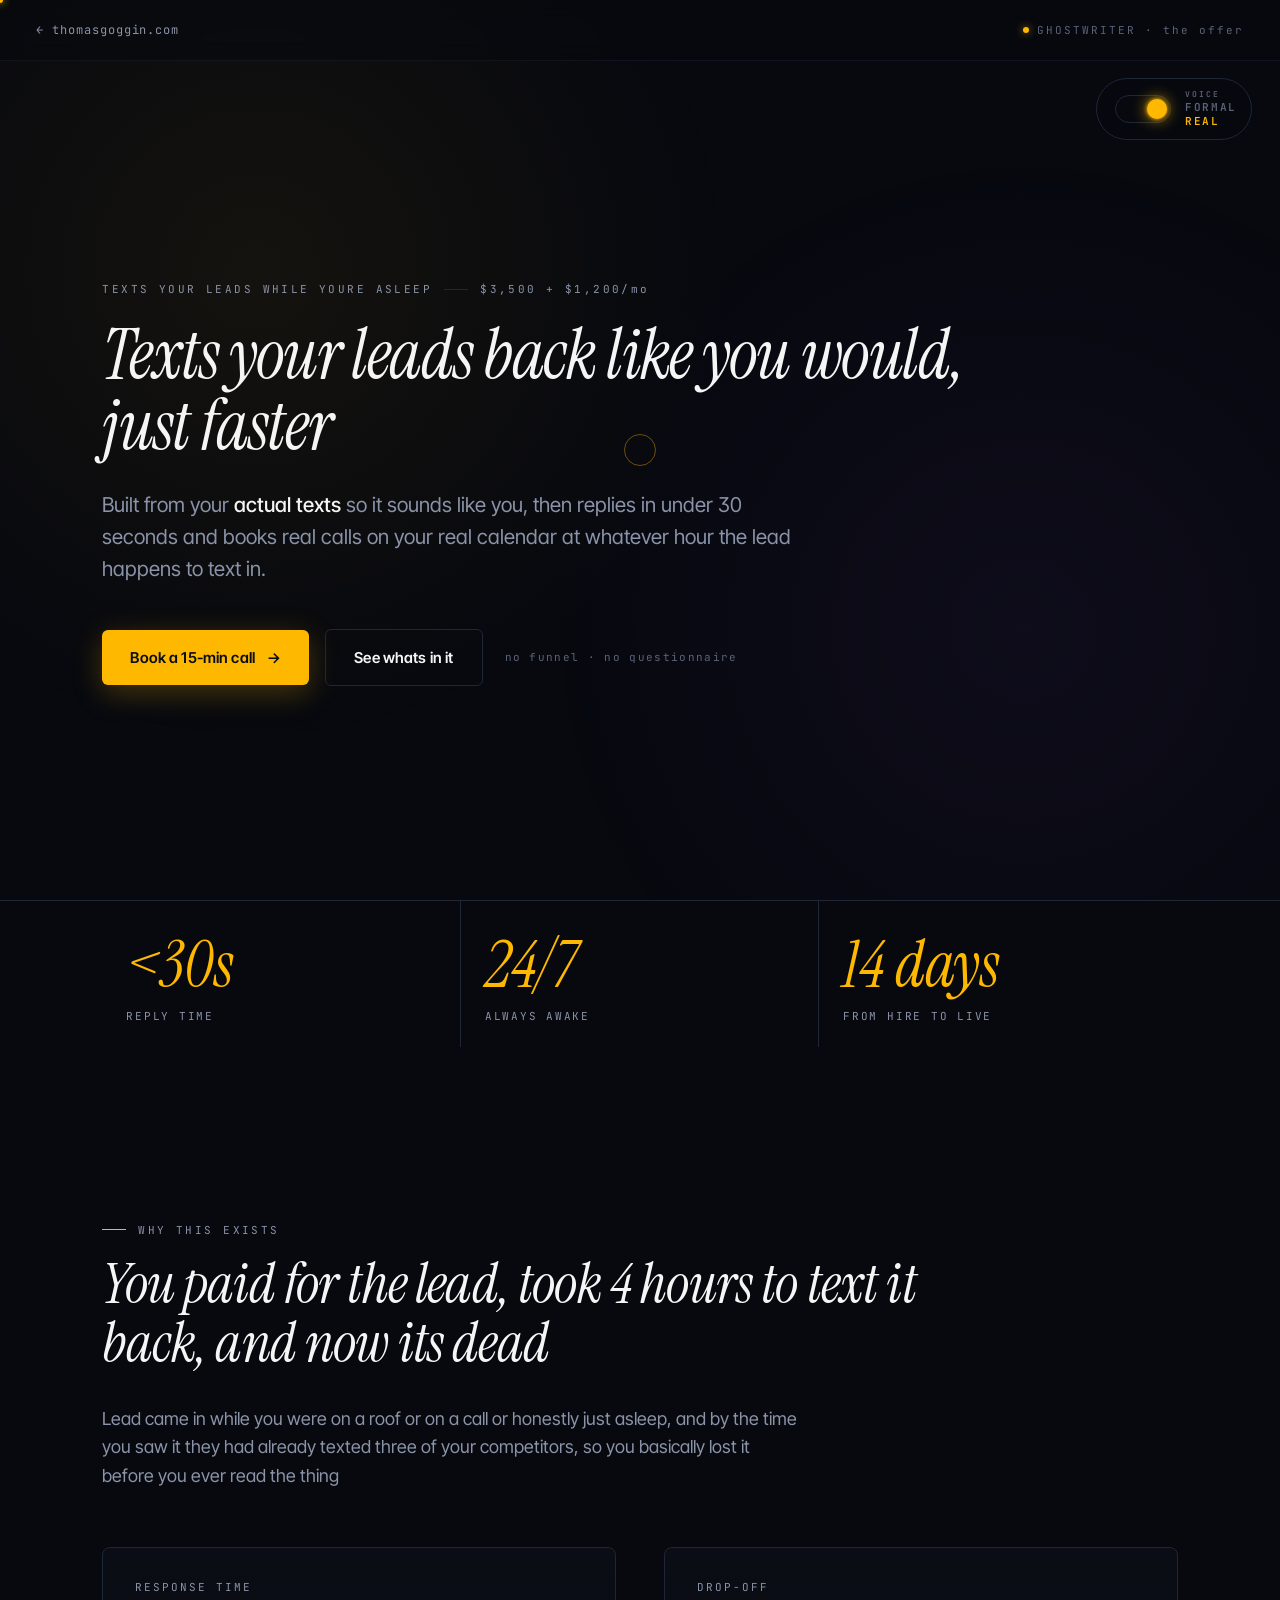
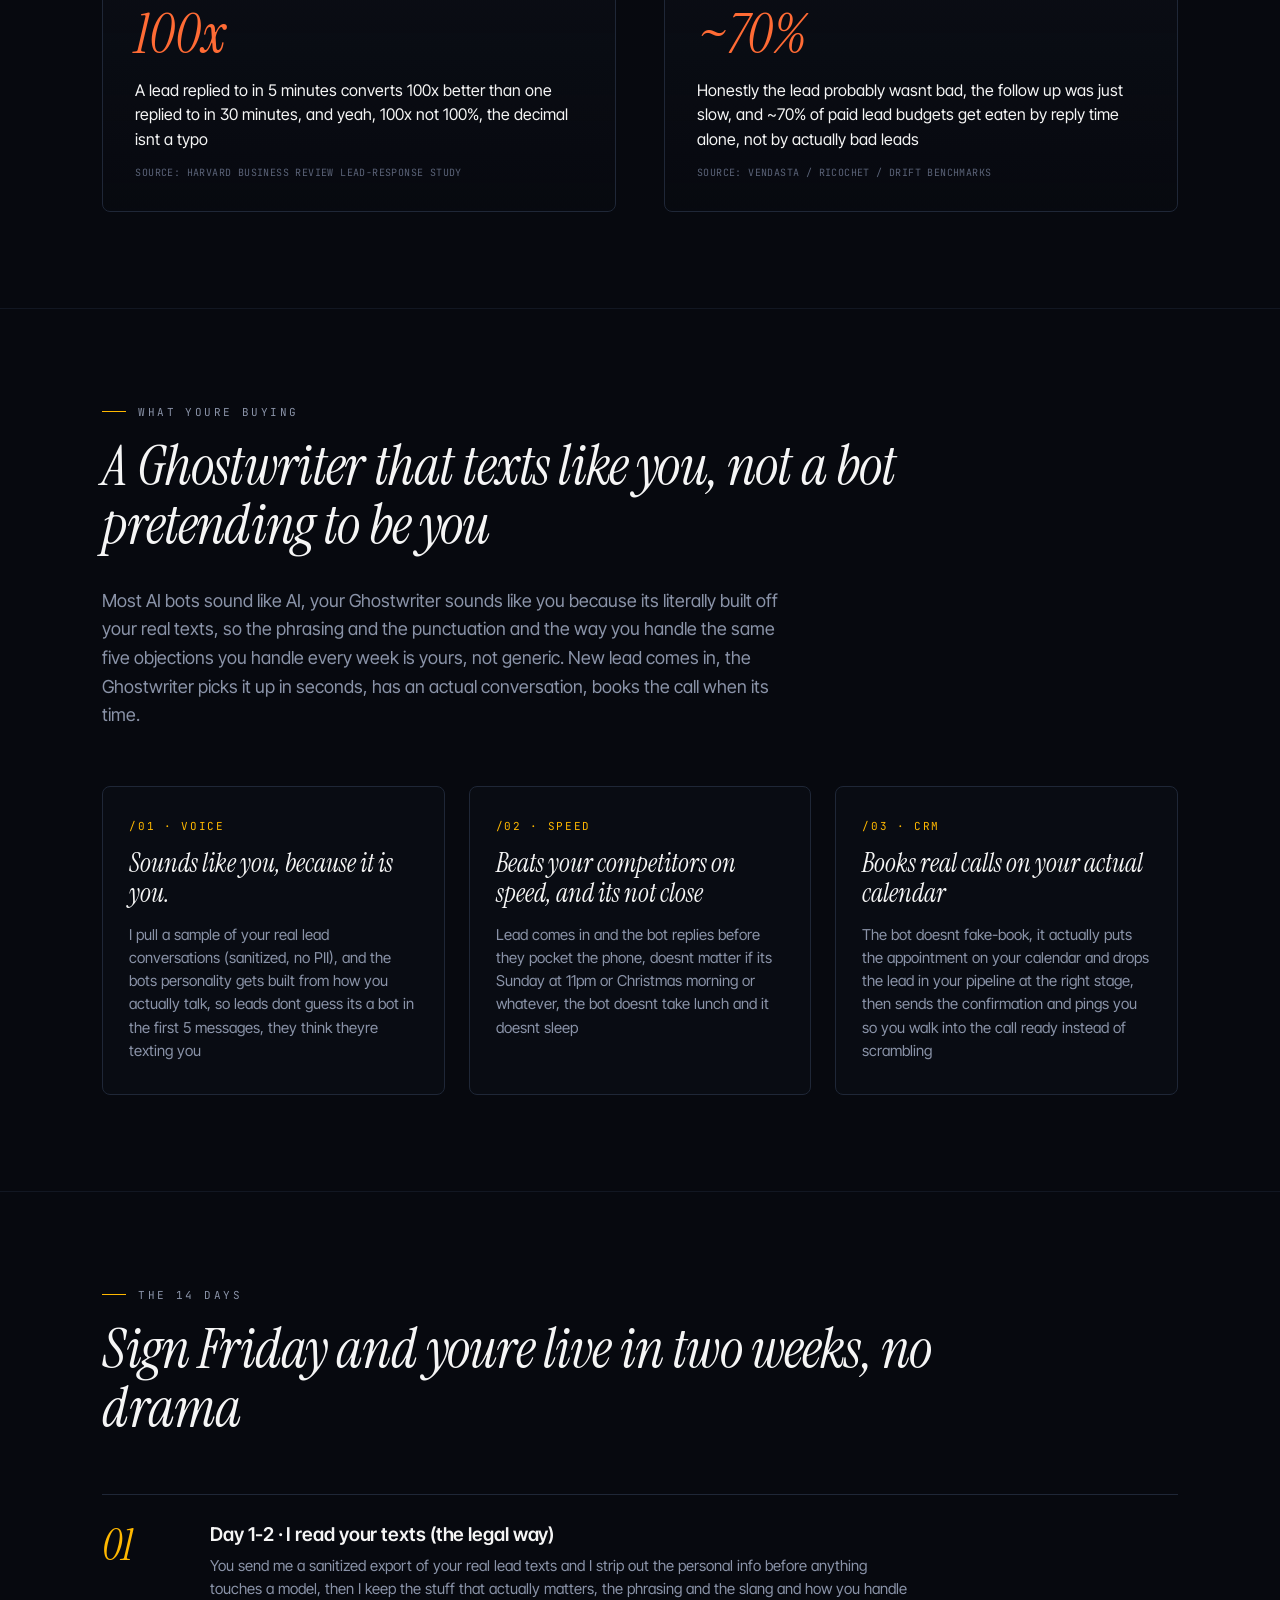
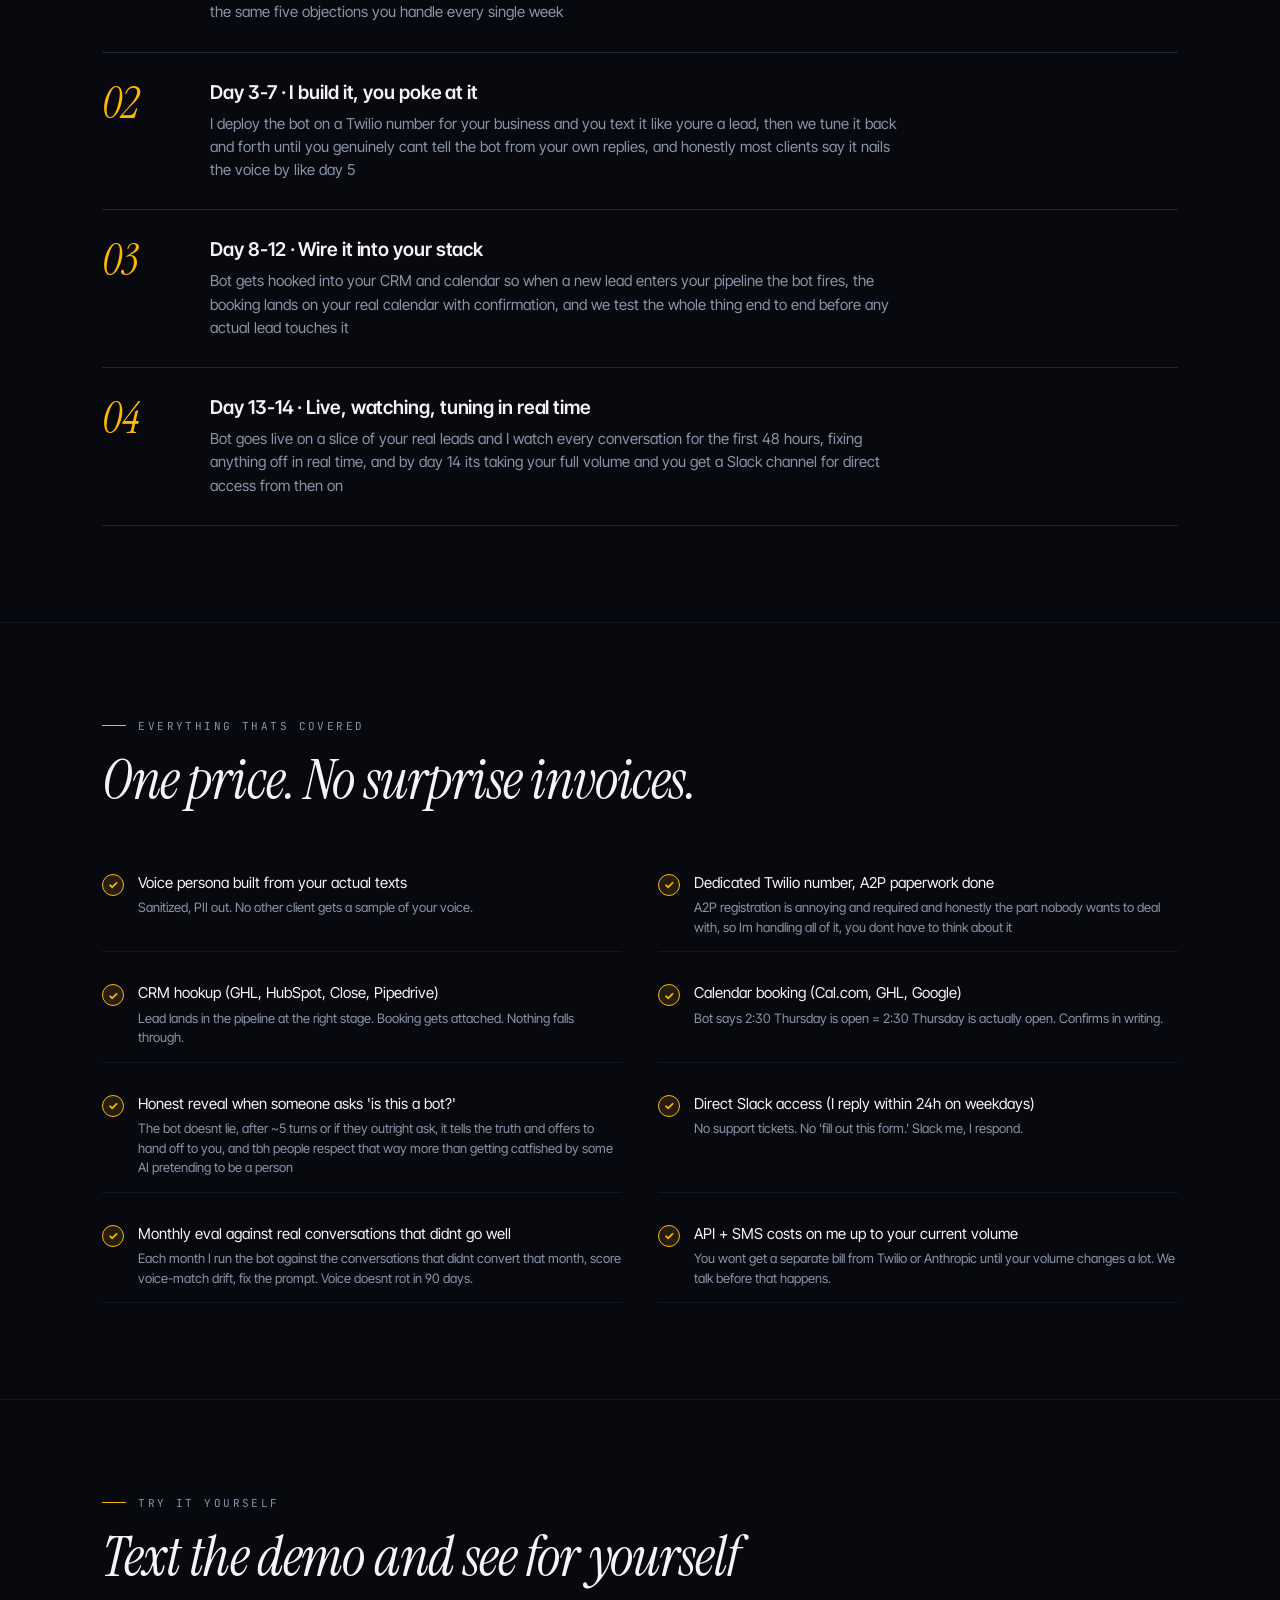
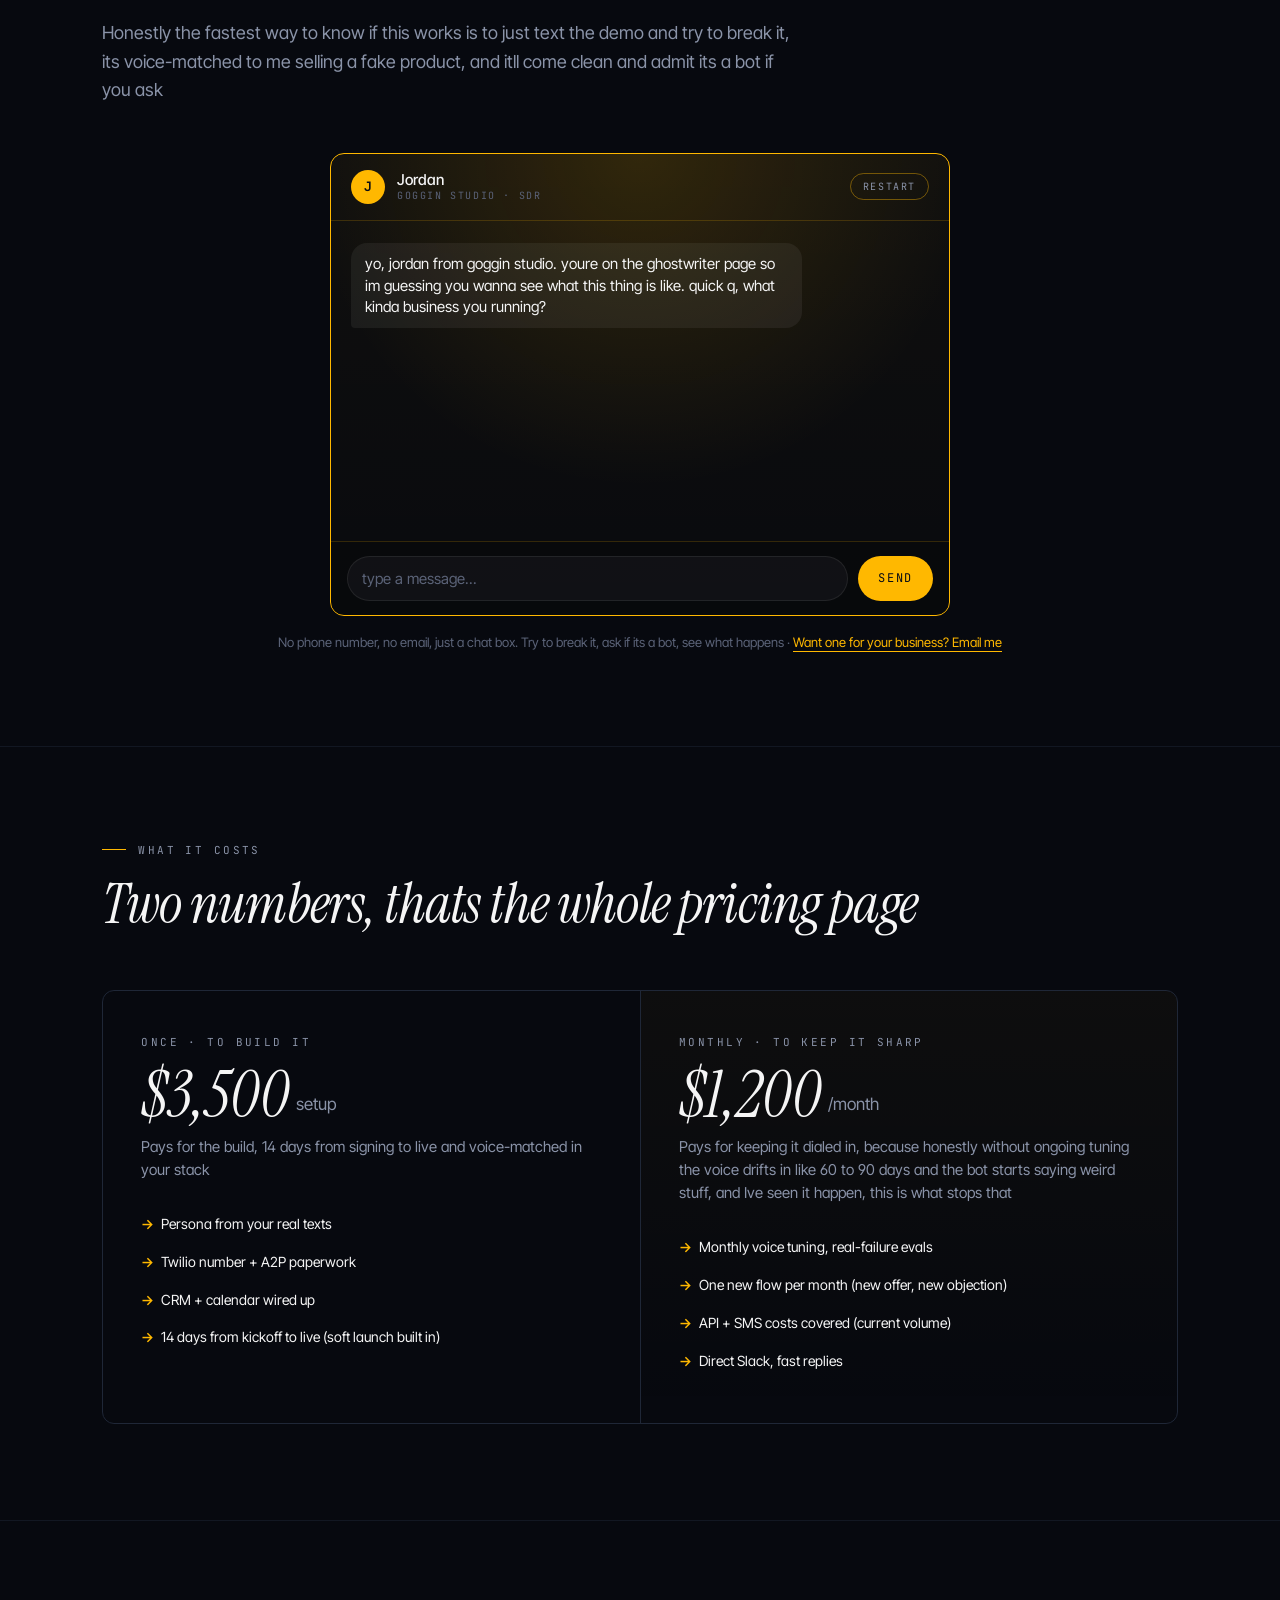
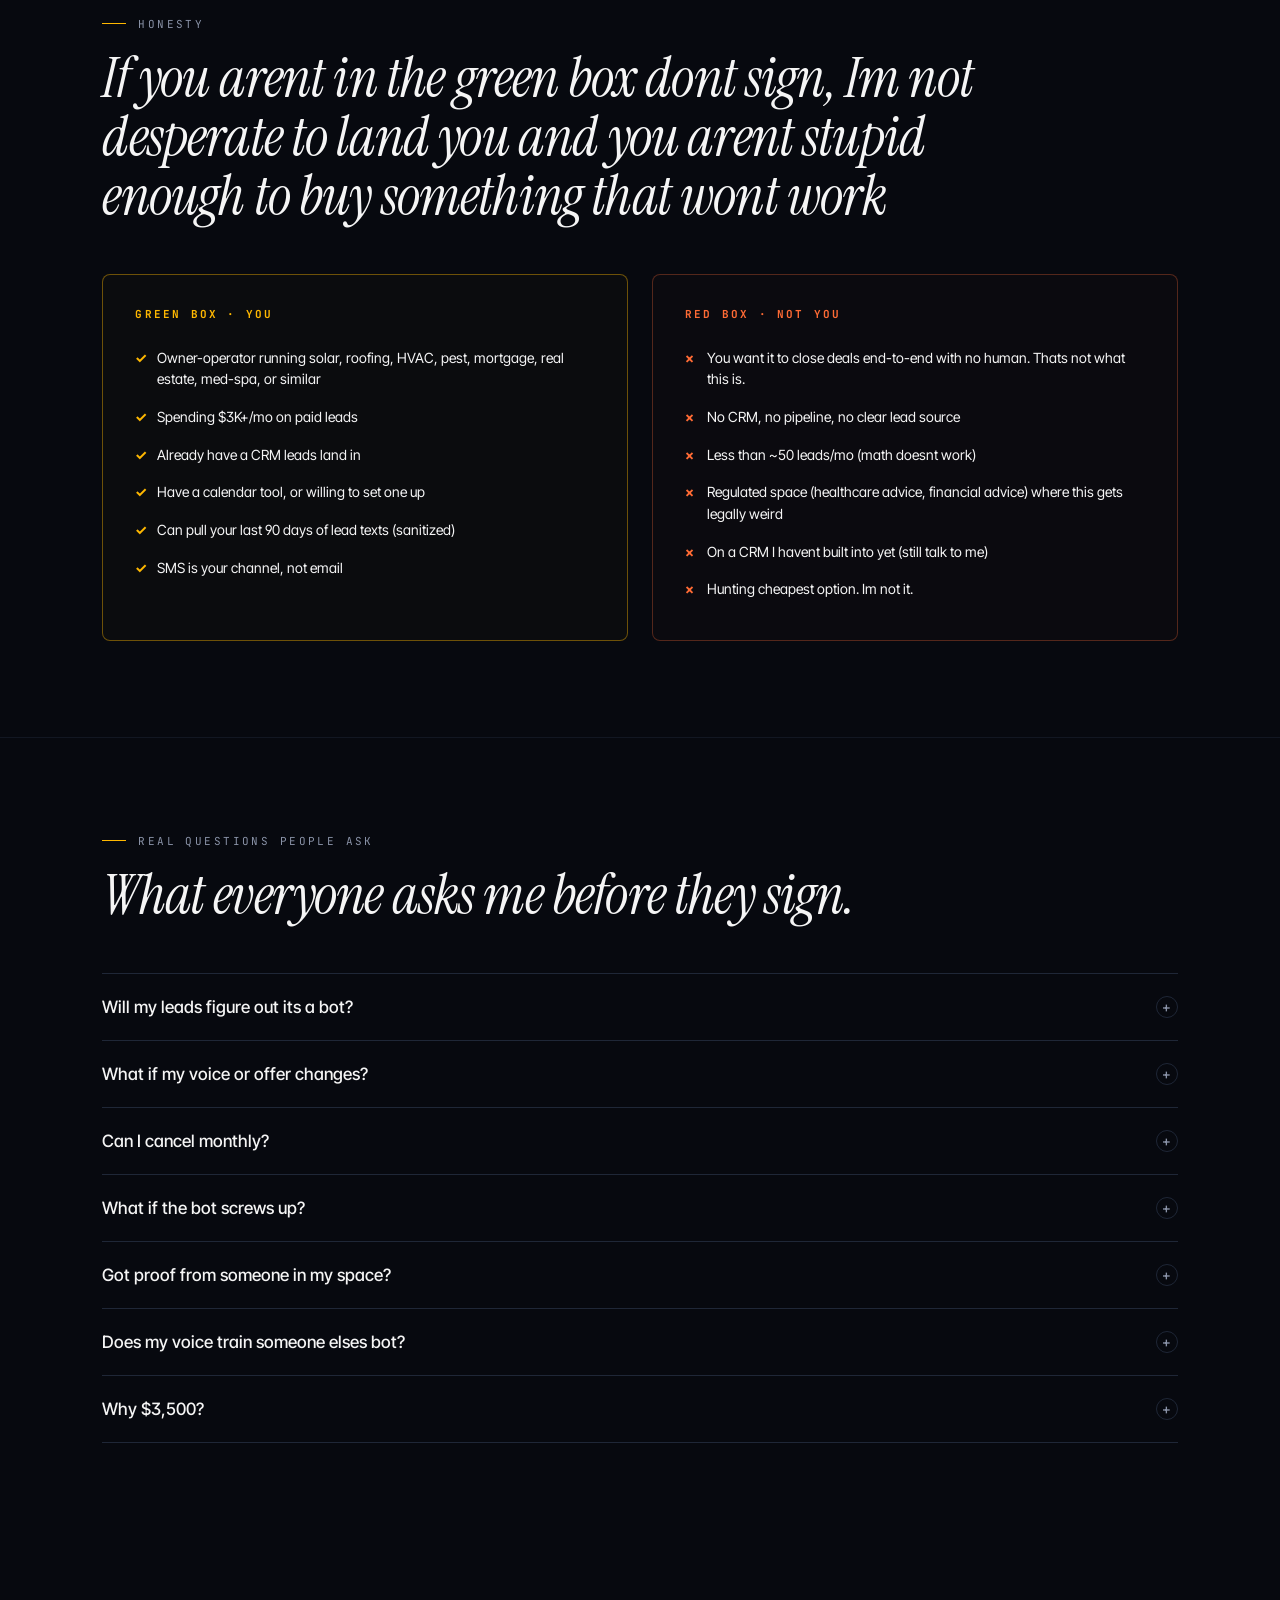
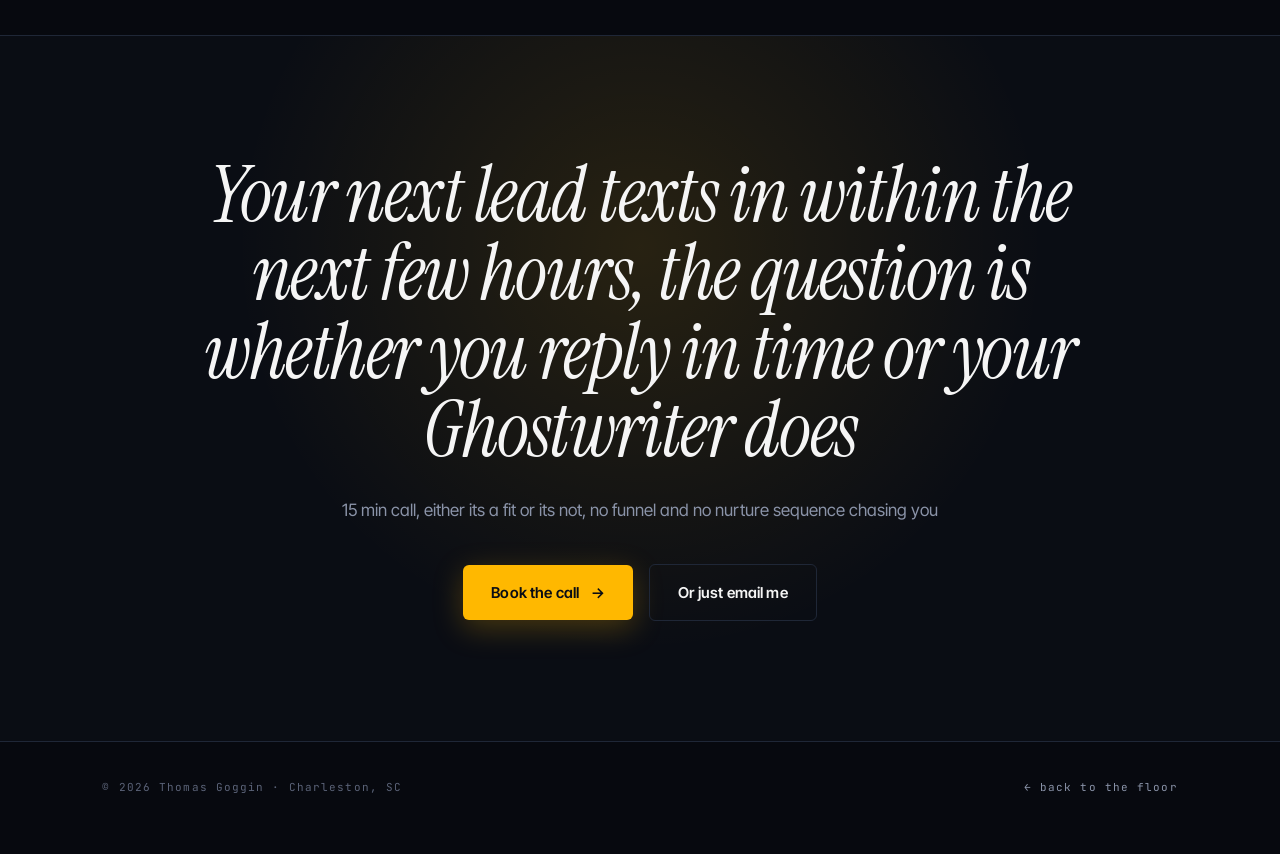
==== commit 9d0acdb3: "ghostwriter: replace SMS demo block with in-page chat Kills the A2P-pending wait. Visitors can talk " ====
--- a/ghostwriter.html
+++ b/ghostwriter.html
@@ -218,39 +218,133 @@
       display: block; color: var(--muted); font-size: 13px; margin-top: 4px;
     }
 
-    /* demo block */
-    .sb-demo {
-      margin-top: 48px; padding: 48px;
-      border: 1px solid var(--amber); border-radius: 12px;
-      background: linear-gradient(180deg, rgba(255, 184, 0, 0.05), rgba(255, 184, 0, 0.01));
-      text-align: center; position: relative; overflow: hidden;
-    }
-    .sb-demo::before {
+    /* in-page chat demo */
+    .sb-chat {
+      margin-top: 48px;
+      border: 1px solid var(--amber); border-radius: 14px;
+      background: linear-gradient(180deg, rgba(255, 184, 0, 0.04), rgba(255, 184, 0, 0.01));
+      position: relative; overflow: hidden;
+      max-width: 620px; margin-left: auto; margin-right: auto;
+    }
+    .sb-chat::before {
       content: ""; position: absolute; inset: -1px;
-      border-radius: 12px; pointer-events: none;
-      background: radial-gradient(circle at 50% 0%, rgba(255, 184, 0, 0.18), transparent 60%);
+      border-radius: 14px; pointer-events: none;
+      background: radial-gradient(circle at 50% 0%, rgba(255, 184, 0, 0.14), transparent 60%);
       z-index: 0;
     }
-    .sb-demo > * { position: relative; z-index: 1; }
-    .sb-demo .label {
-      font-family: var(--mono); font-size: 11px; letter-spacing: 0.22em; color: var(--amber);
-      margin-bottom: 18px;
-    }
-    .sb-demo .number {
-      font-family: var(--serif); font-style: italic; font-weight: 400;
-      font-size: clamp(36px, 5vw, 56px); color: var(--text); margin-bottom: 14px;
-    }
-    .sb-demo .hint { color: var(--muted); font-size: 15px; line-height: 1.5; max-width: 540px; margin: 0 auto 24px; }
-    .sb-demo .pending {
-      display: inline-block; padding: 6px 14px; border-radius: 999px;
-      background: rgba(168, 85, 247, 0.12); border: 1px solid rgba(168, 85, 247, 0.4);
-      color: var(--purple); font-family: var(--mono); font-size: 10px; letter-spacing: 0.18em;
-      margin-bottom: 20px;
-    }
-    .sb-demo .alt {
-      margin-top: 20px; font-size: 14px; color: var(--muted-2);
-    }
-    .sb-demo .alt a { color: var(--amber); text-decoration: underline; text-underline-offset: 4px; }
+    .sb-chat-head {
+      position: relative; z-index: 1;
+      display: flex; align-items: center; justify-content: space-between;
+      gap: 16px; padding: 16px 20px;
+      border-bottom: 1px solid rgba(255, 184, 0, 0.18);
+    }
+    .sb-chat-id {
+      display: flex; align-items: center; gap: 12px;
+    }
+    .sb-chat-avatar {
+      width: 34px; height: 34px; border-radius: 50%;
+      background: var(--amber); color: #0a0d14;
+      display: flex; align-items: center; justify-content: center;
+      font-family: var(--mono); font-weight: 700; font-size: 13px;
+      letter-spacing: 0.04em;
+    }
+    .sb-chat-name { color: var(--text); font-family: var(--sans); font-weight: 500; font-size: 15px; line-height: 1.2; }
+    .sb-chat-sub { color: var(--muted-2); font-family: var(--mono); font-size: 10px; letter-spacing: 0.16em; text-transform: uppercase; }
+    .sb-chat-reset {
+      background: transparent; border: 1px solid rgba(255,184,0,0.4);
+      color: var(--muted); font-family: var(--mono); font-size: 10px;
+      letter-spacing: 0.16em; padding: 6px 12px; border-radius: 999px;
+      cursor: pointer; transition: color 0.2s, border-color 0.2s;
+    }
+    .sb-chat-reset:hover { color: var(--amber); border-color: var(--amber); }
+    .sb-chat-log {
+      position: relative; z-index: 1;
+      padding: 22px 20px; min-height: 320px; max-height: 460px;
+      overflow-y: auto;
+      display: flex; flex-direction: column; gap: 10px;
+      scroll-behavior: smooth;
+    }
+    .sb-chat-log::-webkit-scrollbar { width: 8px; }
+    .sb-chat-log::-webkit-scrollbar-thumb { background: rgba(255, 184, 0, 0.3); border-radius: 4px; }
+    .sb-bubble {
+      max-width: 78%; padding: 10px 14px; border-radius: 16px;
+      font-size: 15px; line-height: 1.45;
+      word-wrap: break-word; overflow-wrap: break-word;
+      animation: sb-bubble-in 0.18s ease-out;
+    }
+    @keyframes sb-bubble-in {
+      from { opacity: 0; transform: translateY(4px); }
+      to { opacity: 1; transform: translateY(0); }
+    }
+    .sb-bubble.them {
+      align-self: flex-start;
+      background: rgba(255, 255, 255, 0.06);
+      color: var(--text);
+      border-bottom-left-radius: 4px;
+    }
+    .sb-bubble.you {
+      align-self: flex-end;
+      background: var(--amber); color: #0a0d14;
+      border-bottom-right-radius: 4px;
+    }
+    .sb-bubble a { color: inherit; text-decoration: underline; }
+    .sb-typing {
+      align-self: flex-start;
+      display: inline-flex; gap: 4px;
+      padding: 12px 14px; border-radius: 16px;
+      background: rgba(255, 255, 255, 0.06);
+      border-bottom-left-radius: 4px;
+    }
+    .sb-typing span {
+      width: 6px; height: 6px; border-radius: 50%;
+      background: var(--muted);
+      animation: sb-typing 1.2s infinite;
+    }
+    .sb-typing span:nth-child(2) { animation-delay: 0.2s; }
+    .sb-typing span:nth-child(3) { animation-delay: 0.4s; }
+    @keyframes sb-typing {
+      0%, 60%, 100% { opacity: 0.3; transform: translateY(0); }
+      30% { opacity: 1; transform: translateY(-2px); }
+    }
+    .sb-chat-input {
+      position: relative; z-index: 1;
+      display: flex; gap: 10px; padding: 14px 16px;
+      border-top: 1px solid rgba(255, 184, 0, 0.18);
+      background: rgba(0, 0, 0, 0.2);
+    }
+    .sb-chat-input input {
+      flex: 1; padding: 12px 14px;
+      background: rgba(255, 255, 255, 0.04);
+      border: 1px solid rgba(255, 255, 255, 0.08);
+      border-radius: 999px;
+      color: var(--text); font-size: 15px; font-family: var(--sans);
+      outline: none; transition: border-color 0.2s;
+    }
+    .sb-chat-input input:focus { border-color: var(--amber); }
+    .sb-chat-input input::placeholder { color: var(--muted-2); }
+    .sb-chat-input input:disabled { opacity: 0.5; }
+    .sb-chat-send {
+      padding: 0 20px;
+      background: var(--amber); color: #0a0d14;
+      border: 0; border-radius: 999px;
+      font-family: var(--mono); font-size: 12px; letter-spacing: 0.14em;
+      cursor: pointer; transition: background 0.2s, opacity 0.2s;
+    }
+    .sb-chat-send:hover { background: var(--amber-soft); }
+    .sb-chat-send:disabled { opacity: 0.4; cursor: default; }
+    .sb-chat-foot {
+      text-align: center; margin-top: 18px;
+      color: var(--muted-2); font-size: 13px;
+    }
+    .sb-chat-foot a { color: var(--amber); text-decoration: underline; text-underline-offset: 4px; }
+    .sb-chat-error {
+      align-self: center;
+      padding: 8px 14px; border-radius: 8px;
+      background: rgba(168, 85, 247, 0.1);
+      border: 1px solid rgba(168, 85, 247, 0.35);
+      color: var(--purple); font-family: var(--mono); font-size: 11px;
+      letter-spacing: 0.08em;
+    }
 
     /* pricing card */
     .sb-price {
@@ -607,18 +701,37 @@
         <span data-formal="The fastest way to evaluate this offer is to talk to the demo. It's voice-matched to me, sells a hypothetical product, and reveals itself if you ask if it's a bot." data-real="Honestly the fastest way to know if this works is to just text the demo and try to break it, its voice-matched to me selling a fake product, and itll come clean and admit its a bot if you ask">Honestly the fastest way to know if this works is to just text the demo and try to break it, its voice-matched to me selling a fake product, and itll come clean and admit its a bot if you ask</span>
       </p>
 
-      <div class="sb-demo">
-        <div class="pending"><span data-formal="LIVE DEMO COMING MAY 25" data-real="LIVE DEMO COMING MAY 25 · A2P PENDING">LIVE DEMO COMING MAY 25 · A2P PENDING</span></div>
-        <div class="label"><span data-formal="DEMO NUMBER" data-real="TEXT THIS NUMBER">TEXT THIS NUMBER</span></div>
-        <div class="number" id="demoNumber">+1 (843) ___-____</div>
-        <p class="hint">
-          <span data-formal="The number is provisioned and the bot is built. Live for public texting once carrier registration completes (May 22-25 estimated)." data-real="Bot is built and the number is locked, but carriers gate SMS on every new number for like 3 weeks of registration BS, so once it clears this number goes live and youll be able to text it and see a real conversation happen">Bot is built and the number is locked, but carriers gate SMS on every new number for like 3 weeks of registration BS, so once it clears this number goes live and youll be able to text it and see a real conversation happen</span>
-        </p>
-        <p class="alt">
-          <span data-formal="Want a private demo before then? " data-real="Cant wait? ">Cant wait? </span>
-          <a href="mailto:thomas@thomasgoggin.com?subject=Ghostwriter%20demo%20request"><span data-formal="Email me for a screen-recorded demo." data-real="Email me, Ill send a 90-second video.">Email me, Ill send a 90-second video.</span></a>
-        </p>
-      </div>
+      <div class="sb-chat" id="sbChat" aria-live="polite">
+        <div class="sb-chat-head">
+          <div class="sb-chat-id">
+            <div class="sb-chat-avatar" aria-hidden="true">J</div>
+            <div>
+              <div class="sb-chat-name">Jordan</div>
+              <div class="sb-chat-sub">Goggin Studio · SDR</div>
+            </div>
+          </div>
+          <button type="button" class="sb-chat-reset" id="sbChatReset" title="Restart the conversation">RESTART</button>
+        </div>
+        <div class="sb-chat-log" id="sbChatLog" role="log" aria-label="Conversation with Jordan"></div>
+        <form class="sb-chat-input" id="sbChatForm" autocomplete="off">
+          <label for="sbChatField" class="sb-visually-hidden" style="position:absolute;left:-9999px;">Message Jordan</label>
+          <input
+            type="text"
+            id="sbChatField"
+            placeholder="type a message..."
+            maxlength="600"
+            autocomplete="off"
+            spellcheck="true"
+            required
+          />
+          <button type="submit" class="sb-chat-send" id="sbChatSend">SEND</button>
+        </form>
+      </div>
+      <p class="sb-chat-foot">
+        <span data-formal="No phone number required. Voice-matched, reveals itself if you ask if it's a bot, hands off to my calendar after the reveal." data-real="No phone number, no email, just a chat box. Try to break it, ask if its a bot, see what happens">No phone number, no email, just a chat box. Try to break it, ask if its a bot, see what happens</span>
+        ·
+        <a href="mailto:thomas@thomasgoggin.com?subject=Ghostwriter%20demo%20request"><span data-formal="Want it in your stack? Email me." data-real="Want one for your business? Email me">Want one for your business? Email me</span></a>
+      </p>
     </section>
 
     <!-- PRICING -->
@@ -839,6 +952,226 @@
         });
       }
 
+      // ---- in-page chat demo ----
+      // Talks to the Ghostwriter worker. Stateless on the server: history
+      // and a small state object live in localStorage on this page. Reset
+      // wipes both. The worker enforces CORS + per-IP rate limit.
+      //
+      // FILL: set CHAT_API_URL to the deployed worker URL. Default is the
+      // workers.dev subdomain you'll get from `wrangler deploy`. Once you
+      // bind a custom route (e.g. chat.thomasgoggin.com) update this.
+      const CHAT_API_URL = "https://setter-demo-bot.thomasgoggin.workers.dev/chat";
+      const CHAT_STORAGE_KEY = "tg-ghostwriter-chat-v1";
+      const CHAT_HISTORY_LIMIT = 30;
+
+      const chatLog = document.getElementById("sbChatLog");
+      const chatForm = document.getElementById("sbChatForm");
+      const chatField = document.getElementById("sbChatField");
+      const chatSend = document.getElementById("sbChatSend");
+      const chatReset = document.getElementById("sbChatReset");
+
+      function loadChatState() {
+        try {
+          const raw = localStorage.getItem(CHAT_STORAGE_KEY);
+          if (!raw) return null;
+          const parsed = JSON.parse(raw);
+          if (!parsed || !Array.isArray(parsed.history)) return null;
+          return parsed;
+        } catch (_) { return null; }
+      }
+
+      function saveChatState(s) {
+        try { localStorage.setItem(CHAT_STORAGE_KEY, JSON.stringify(s)); } catch (_) {}
+      }
+
+      function clearChatState() {
+        try { localStorage.removeItem(CHAT_STORAGE_KEY); } catch (_) {}
+      }
+
+      // Tiny linkifier. Wraps bare https://... URLs as <a> so the Cal link
+      // in the reveal is clickable. Escapes HTML first (defense in depth,
+      // even though message content is generated server-side).
+      function escapeHtml(s) {
+        return s.replace(/[&<>"']/g, (c) => ({
+          "&": "&amp;", "<": "&lt;", ">": "&gt;", '"': "&quot;", "'": "&#39;",
+        })[c]);
+      }
+      function linkify(s) {
+        const escaped = escapeHtml(s);
+        return escaped.replace(
+          /(https?:\/\/[^\s<]+)/g,
+          (url) => `<a href="${url}" target="_blank" rel="noopener noreferrer">${url}</a>`,
+        );
+      }
+
+      function appendBubble(role, content, opts) {
+        if (!chatLog) return;
+        const div = document.createElement("div");
+        div.className = "sb-bubble " + (role === "user" ? "you" : "them");
+        div.innerHTML = linkify(content);
+        chatLog.appendChild(div);
+        if (!opts || !opts.skipScroll) chatLog.scrollTop = chatLog.scrollHeight;
+      }
+
+      function appendError(text) {
+        if (!chatLog) return;
+        const div = document.createElement("div");
+        div.className = "sb-chat-error";
+        div.textContent = text;
+        chatLog.appendChild(div);
+        chatLog.scrollTop = chatLog.scrollHeight;
+      }
+
+      function showTyping() {
+        if (!chatLog) return null;
+        const div = document.createElement("div");
+        div.className = "sb-typing";
+        div.innerHTML = "<span></span><span></span><span></span>";
+        chatLog.appendChild(div);
+        chatLog.scrollTop = chatLog.scrollHeight;
+        return div;
+      }
+
+      let chatHistory = [];
+      let chatBotState = {};
+      let chatEnded = false;
+
+      function renderHistory() {
+        if (!chatLog) return;
+        chatLog.innerHTML = "";
+        for (const m of chatHistory) {
+          appendBubble(m.role, m.content, { skipScroll: true });
+        }
+        chatLog.scrollTop = chatLog.scrollHeight;
+      }
+
+      function setEnded(ended) {
+        chatEnded = ended;
+        if (chatField) chatField.disabled = ended;
+        if (chatSend) chatSend.disabled = ended;
+        if (chatField && !ended) chatField.placeholder = "type a message...";
+        if (chatField && ended) chatField.placeholder = "convo wrapped, restart to try again";
+      }
+
+      async function sendToBot(message) {
+        if (!CHAT_API_URL || CHAT_API_URL.includes("REPLACE")) {
+          appendError("chat API not configured yet. email thomas@thomasgoggin.com");
+          return;
+        }
+        const typing = showTyping();
+        chatField.disabled = true;
+        chatSend.disabled = true;
+        try {
+          const res = await fetch(CHAT_API_URL, {
+            method: "POST",
+            headers: { "Content-Type": "application/json" },
+            body: JSON.stringify({
+              message,
+              history: chatHistory.slice(-CHAT_HISTORY_LIMIT),
+              state: chatBotState,
+            }),
+          });
+          if (typing && typing.parentNode) typing.parentNode.removeChild(typing);
+          if (!res.ok) {
+            const j = await res.json().catch(() => ({}));
+            if (res.status === 429) {
+              appendError("hit the rate limit, give it a minute");
+            } else if (j && j.error) {
+              appendError("hiccup: " + j.error);
+            } else {
+              appendError("network hiccup, try again");
+            }
+            return;
+          }
+          const data = await res.json();
+          if (!data.ok || !data.reply) {
+            appendError("the bot couldnt land a reply that turn, try rephrasing");
+            return;
+          }
+          chatHistory.push({ role: "assistant", content: data.reply });
+          appendBubble("assistant", data.reply);
+          chatBotState = data.state || chatBotState;
+          if (data.ended) setEnded(true);
+          saveChatState({ history: chatHistory, state: chatBotState, ended: chatEnded });
+        } catch (err) {
+          if (typing && typing.parentNode) typing.parentNode.removeChild(typing);
+          console.error("[chat] fetch error", err);
+          appendError("couldnt reach the bot, try again in a sec");
+        } finally {
+          if (!chatEnded) {
+            chatField.disabled = false;
+            chatSend.disabled = false;
+            chatField.focus();
+          }
+        }
+      }
+
+      // First-load: hydrate from localStorage OR fetch the opener.
+      async function bootstrapChat() {
+        const saved = loadChatState();
+        if (saved && saved.history && saved.history.length > 0) {
+          chatHistory = saved.history;
+          chatBotState = saved.state || {};
+          chatEnded = !!saved.ended;
+          renderHistory();
+          setEnded(chatEnded);
+          return;
+        }
+        // No prior session. Ask the worker for the opener.
+        if (!CHAT_API_URL || CHAT_API_URL.includes("REPLACE")) {
+          appendBubble("assistant", "yo, jordan from goggin studio. youre on the ghostwriter page so im guessing you wanna see what this thing is like. quick q, what kinda business you running?");
+          return;
+        }
+        const typing = showTyping();
+        try {
+          const res = await fetch(CHAT_API_URL, {
+            method: "POST",
+            headers: { "Content-Type": "application/json" },
+            body: JSON.stringify({ message: "__START__", history: [], state: {} }),
+          });
+          if (typing && typing.parentNode) typing.parentNode.removeChild(typing);
+          if (res.ok) {
+            const data = await res.json();
+            if (data.ok && data.reply) {
+              chatHistory.push({ role: "assistant", content: data.reply });
+              chatBotState = data.state || {};
+              appendBubble("assistant", data.reply);
+              saveChatState({ history: chatHistory, state: chatBotState, ended: false });
+              return;
+            }
+          }
+          appendBubble("assistant", "yo, jordan from goggin studio. youre on the ghostwriter page so im guessing you wanna see what this thing is like. quick q, what kinda business you running?");
+        } catch (err) {
+          if (typing && typing.parentNode) typing.parentNode.removeChild(typing);
+          appendBubble("assistant", "yo, jordan from goggin studio. youre on the ghostwriter page so im guessing you wanna see what this thing is like. quick q, what kinda business you running?");
+        }
+      }
+
+      chatForm?.addEventListener("submit", async (e) => {
+        e.preventDefault();
+        if (chatEnded) return;
+        const msg = chatField.value.trim();
+        if (!msg) return;
+        chatField.value = "";
+        chatHistory.push({ role: "user", content: msg });
+        appendBubble("user", msg);
+        saveChatState({ history: chatHistory, state: chatBotState, ended: chatEnded });
+        await sendToBot(msg);
+      });
+
+      chatReset?.addEventListener("click", async () => {
+        clearChatState();
+        chatHistory = [];
+        chatBotState = {};
+        setEnded(false);
+        if (chatLog) chatLog.innerHTML = "";
+        if (chatField) { chatField.value = ""; chatField.disabled = false; }
+        if (chatSend) chatSend.disabled = false;
+        await bootstrapChat();
+      });
+
+      bootstrapChat();
+
       console.log("%c thomasgoggin.com / ghostwriter ", "background:#FFB800;color:#0a0d14;padding:6px 10px;font-family:monospace;font-weight:bold;font-size:12px");
       console.log("%c the offer page. press V to flip the voice. ", "color:#8a93a8;font-family:monospace;font-size:11px");
     })();
